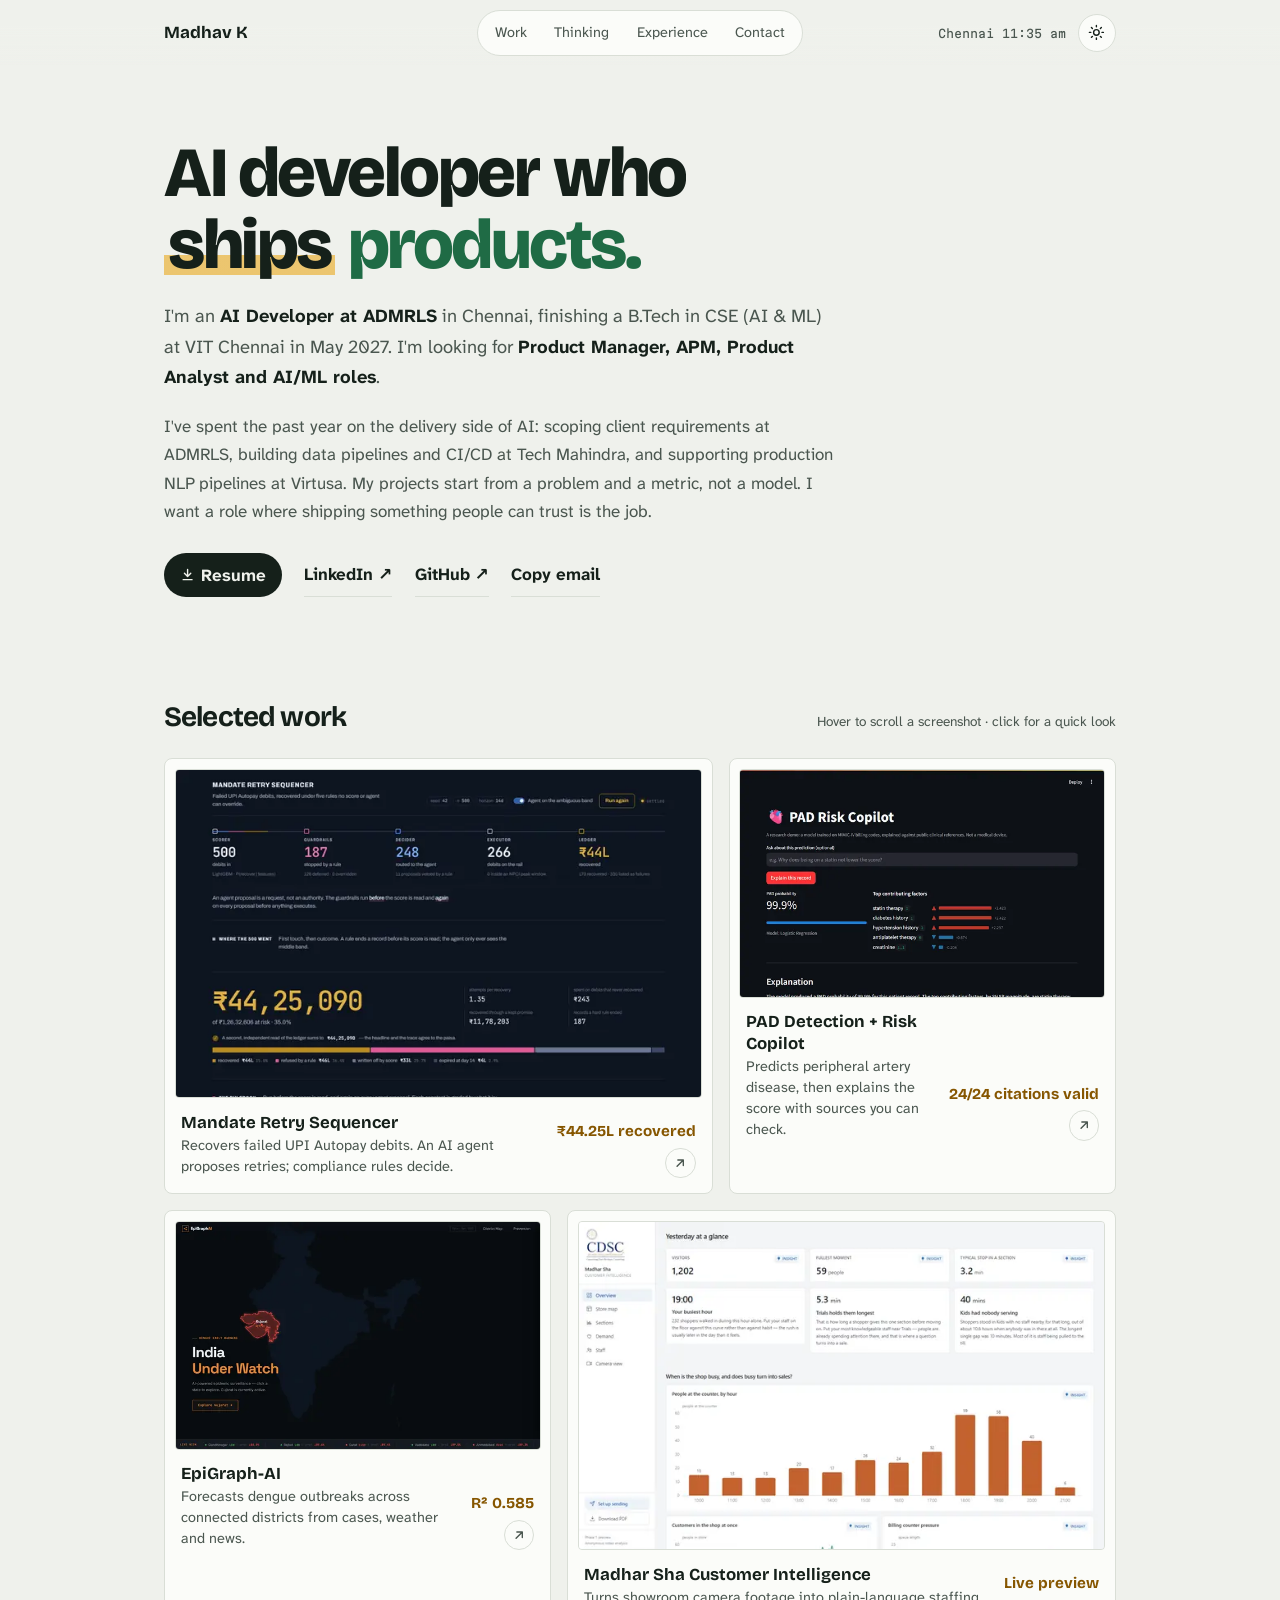
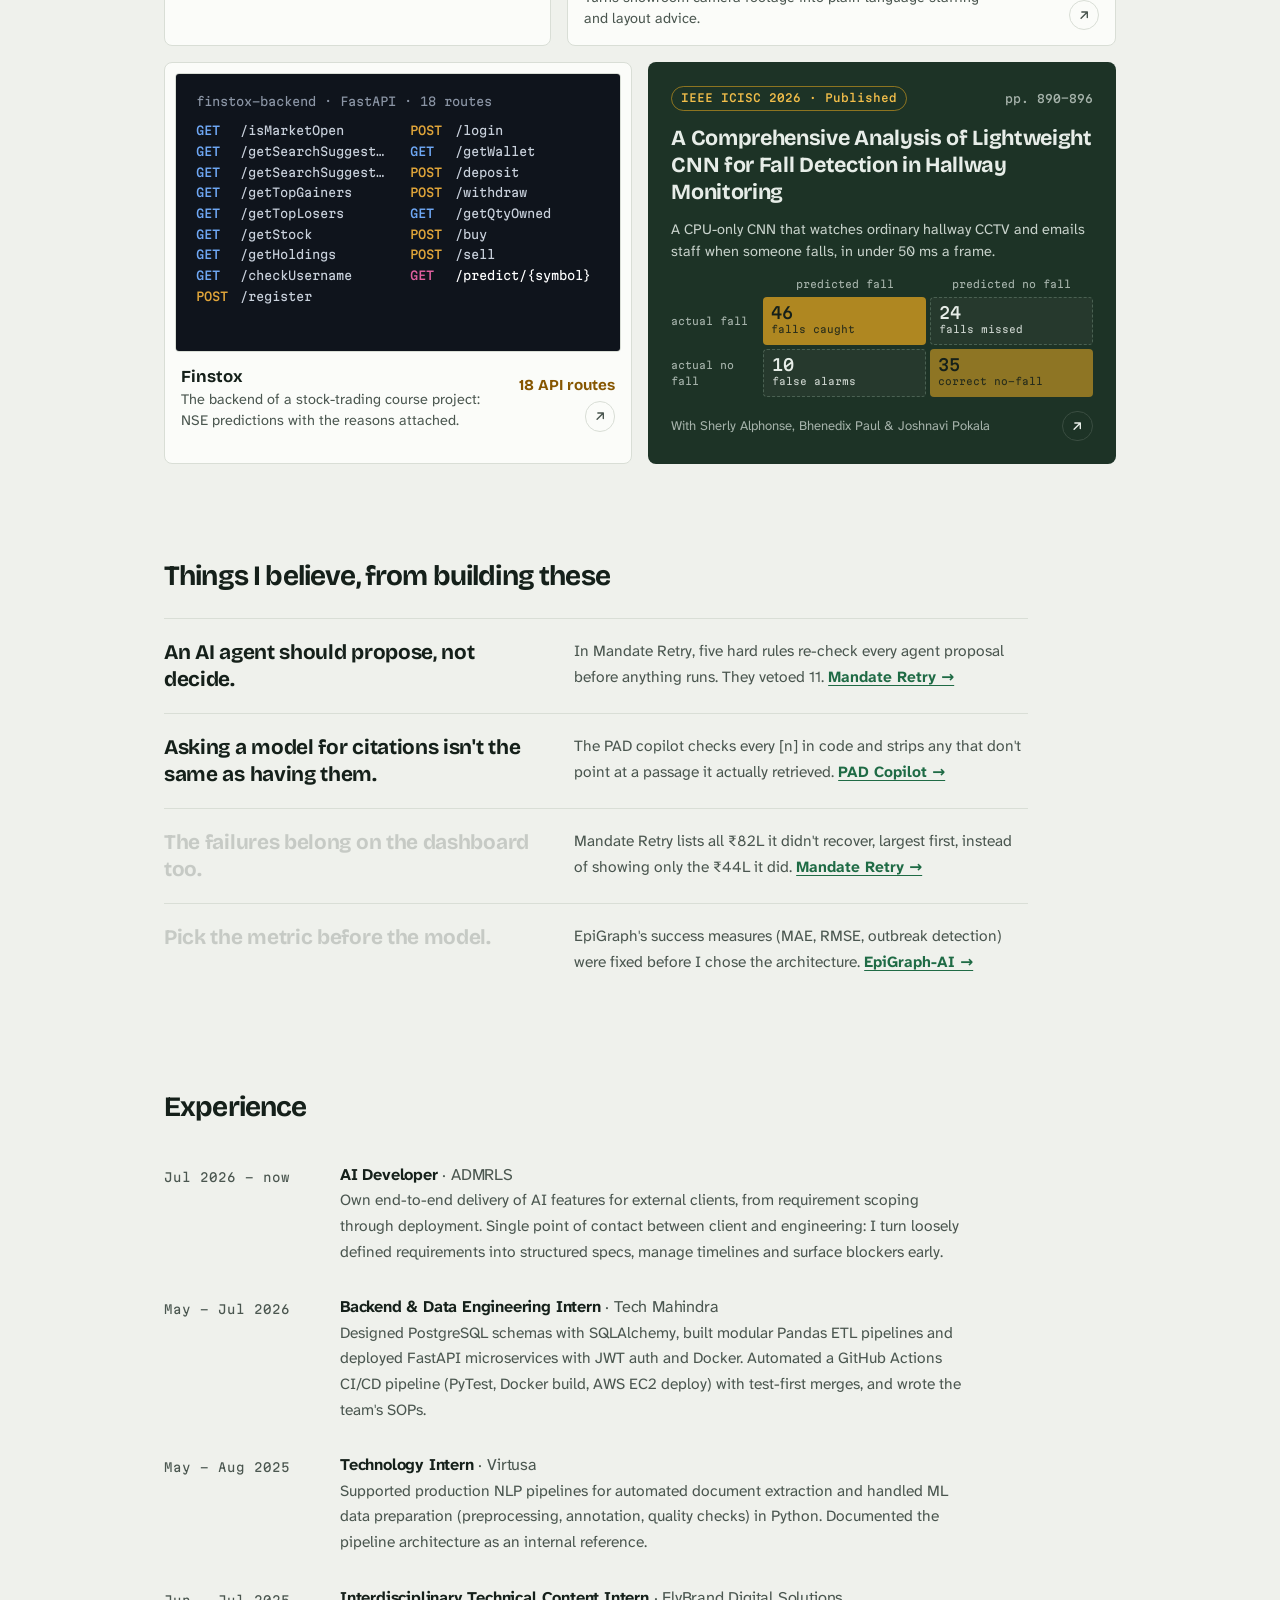
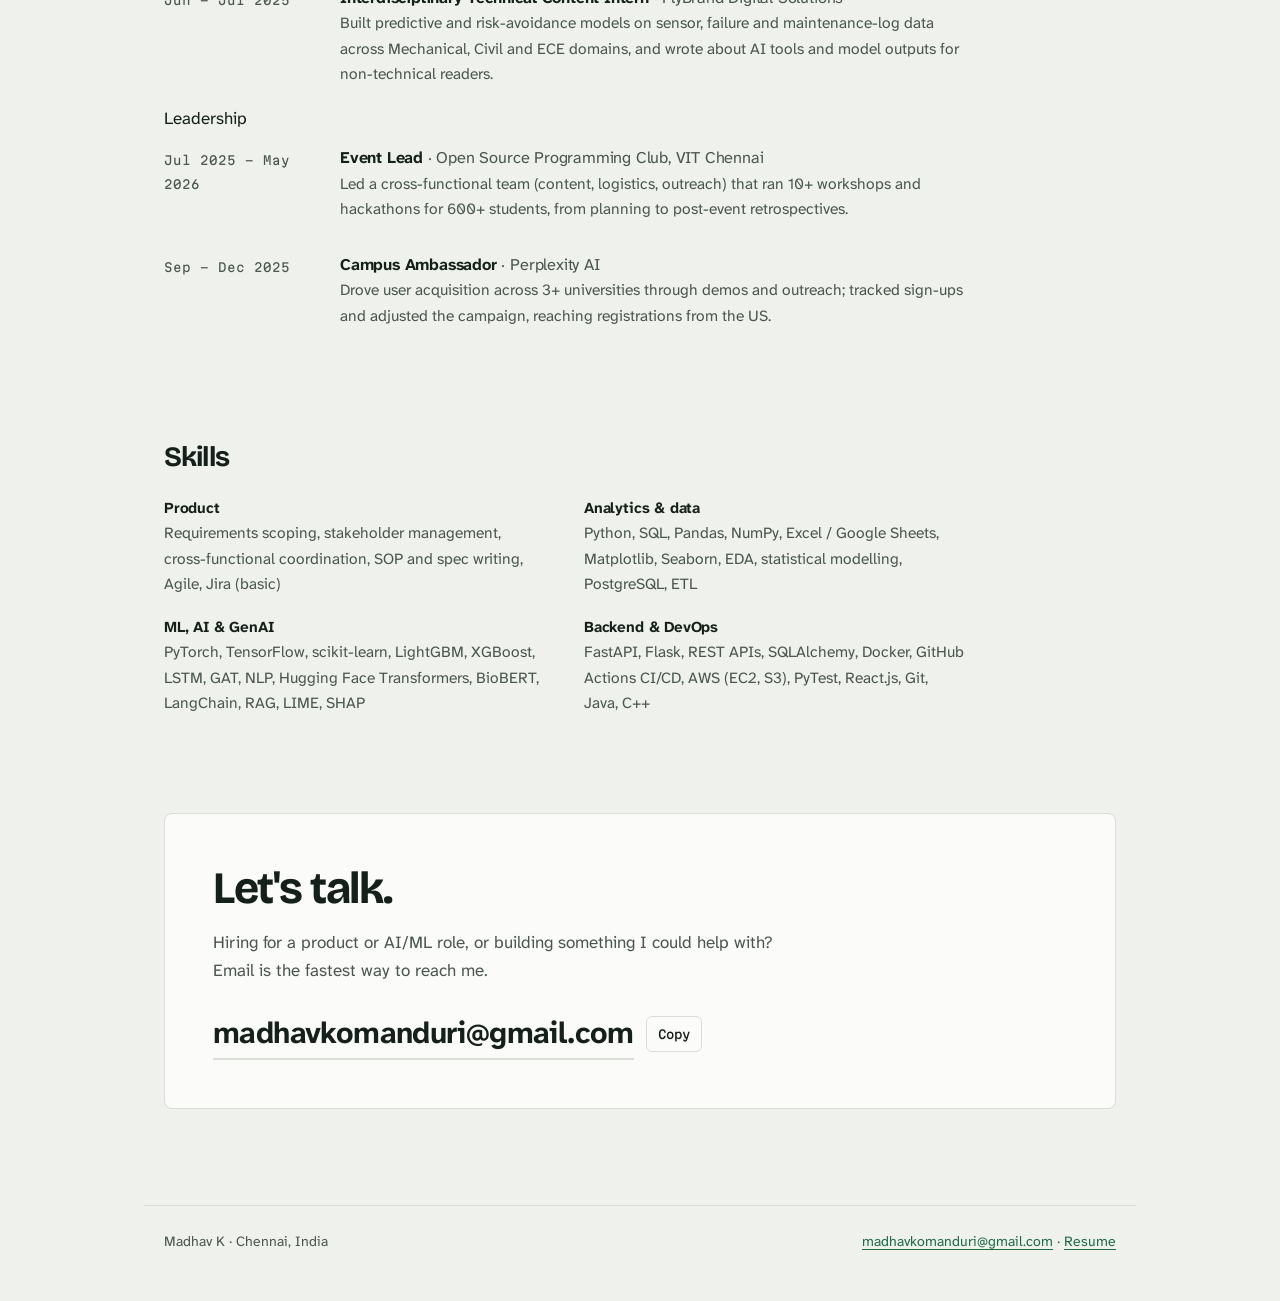
==== index.html @ c25c3aa3 "Publication tile: IEEE Xplore link and DOI, summary, confusion matrix, quick look" ====
<!doctype html>
<html lang="en">
<head>
  <meta charset="utf-8">
  <meta name="viewport" content="width=device-width, initial-scale=1">
  <title>Madhav K · AI developer who ships products</title>
  <meta name="description" content="Madhav K, AI developer in Chennai. Five projects written up as problem, what I built, the result and the product decision. Open to PM, APM, Product Analyst and AI/ML roles.">
  <link rel="canonical" href="https://maaadhavq.github.io/">
  <meta name="theme-color" content="#eff1ec" media="(prefers-color-scheme: light)">
  <meta name="theme-color" content="#0e1511" media="(prefers-color-scheme: dark)">
  <meta property="og:type" content="website">
  <meta property="og:site_name" content="Madhav K">
  <meta property="og:title" content="Madhav K · AI developer who ships products">
  <meta property="og:description" content="Madhav K, AI developer in Chennai. Five projects written up as problem, what I built, the result and the product decision. Open to PM, APM, Product Analyst and AI/ML roles.">
  <meta property="og:url" content="https://maaadhavq.github.io/">
  <meta property="og:image" content="https://maaadhavq.github.io/assets/og.png">
  <meta property="og:image:width" content="1200">
  <meta property="og:image:height" content="630">
  <meta property="og:image:alt" content="Madhav K, AI developer who ships products">
  <meta name="twitter:card" content="summary_large_image">
  <link rel="icon" href="/assets/favicon.svg" type="image/svg+xml">
  <link rel="preconnect" href="https://fonts.googleapis.com">
  <link rel="preconnect" href="https://fonts.gstatic.com" crossorigin>
  <link rel="stylesheet" href="https://fonts.googleapis.com/css2?family=Bricolage+Grotesque:opsz,wght@12..96,600..800&family=Atkinson+Hyperlegible+Next:ital,wght@0,400;0,700;1,400&family=Martian+Mono:wdth,wght@87.5,400;87.5,500&display=swap">
  <link rel="stylesheet" href="/assets/css/style.css?v=32f8391d">
  <script>(function(){var t;try{t=localStorage.getItem('theme')}catch(e){}if(!t)t=matchMedia('(prefers-color-scheme: dark)').matches?'dark':'light';document.documentElement.setAttribute('data-theme',t);document.documentElement.classList.add('js');setTimeout(function(){document.querySelectorAll('.reveal').forEach(function(e){e.classList.add('in')})},2500)})()</script>
  <script type="application/ld+json">
  {"@context":"https://schema.org","@type":"Person","name":"Madhav K","jobTitle":"AI Developer","url":"https://maaadhavq.github.io/","email":"mailto:madhavkomanduri@gmail.com","address":{"@type":"PostalAddress","addressLocality":"Chennai","addressCountry":"IN"},"alumniOf":"Vellore Institute of Technology, Chennai","sameAs":["https://www.linkedin.com/in/madhav-k-aab202288","https://github.com/Maaadhavq"]}
  </script>
  <script src="/assets/js/theme.js?v=66ec94d7" defer></script>
  <script src="/assets/js/site.js?v=5d3b16c9" defer></script>
</head>
<body>
<a class="skip" href="#main">Skip to content</a>
<div class="toast" role="status" aria-live="polite"></div>
<div class="progress" aria-hidden="true"></div>
<div class="cursor-tag" aria-hidden="true">Quick look</div>
<header class="site-header">
  <div class="wrap">
    <a class="brand" href="/">Madhav K</a>
    <nav class="pill" aria-label="Sections">
      <span class="pill-ind" aria-hidden="true"></span>
      <a href="#work">Work</a>
      <a href="#beliefs">Thinking</a>
      <a href="#experience">Experience</a>
      <a href="#contact">Contact</a>
    </nav>
    <div class="head-right">
      <span class="clock" data-clock hidden>Chennai <time></time></span>
      <button class="theme-toggle" type="button" aria-label="Toggle colour theme">
        <svg class="sun" viewBox="0 0 24 24" fill="none" stroke="currentColor" stroke-width="2" stroke-linecap="round" aria-hidden="true"><circle cx="12" cy="12" r="4"/><path d="M12 2v2M12 20v2M4.9 4.9l1.4 1.4M17.7 17.7l1.4 1.4M2 12h2M20 12h2M4.9 19.1l1.4-1.4M17.7 6.3l1.4-1.4"/></svg>
        <svg class="moon" viewBox="0 0 24 24" fill="none" stroke="currentColor" stroke-width="2" stroke-linecap="round" stroke-linejoin="round" aria-hidden="true"><path d="M21 12.8A9 9 0 1 1 11.2 3a7 7 0 0 0 9.8 9.8z"/></svg>
      </button>
    </div>
  </div>
</header>

<main id="main">
  <section class="intro" aria-labelledby="hero-title">
    <div class="wrap">
      <h1 id="hero-title" class="headline" aria-label="AI developer who ships products."><span aria-hidden="true"><span class="w"><span style="--i:0">AI</span></span> <span class="w"><span style="--i:1">developer</span></span> <span class="w"><span style="--i:2">who</span></span> <span class="w"><span style="--i:3" class="mark">ships</span></span> <span class="w"><span style="--i:4"><span class="swap" data-swap><span class="on">products.</span><span>copilots.</span><span>dashboards.</span><span>pipelines.</span></span></span></span></span></h1>
      <p class="who reveal">I'm an <strong>AI Developer at ADMRLS</strong> in Chennai, finishing a B.Tech in CSE (AI &amp; ML) at VIT Chennai in May 2027. I'm looking for <strong>Product Manager, APM, Product Analyst and AI/ML roles</strong>.</p>
      <div class="about reveal" id="about">
        <p>I've spent the past year on the delivery side of AI: scoping client requirements at ADMRLS, building data pipelines and CI/CD at Tech Mahindra, and supporting production NLP pipelines at Virtusa. My projects start from a problem and a metric, not a model. I want a role where shipping something people can trust is the job.</p>
      </div>
      <ul class="linkrow reveal">
        <li><a class="btn-solid magnetic" href="/assets/resume_general.pdf" download><svg viewBox="0 0 24 24" fill="none" stroke="currentColor" stroke-width="2.2" stroke-linecap="round" stroke-linejoin="round" aria-hidden="true"><path d="M12 4v11M7 10l5 5 5-5M5 20h14"/></svg>Resume</a></li>
        <li><a href="https://www.linkedin.com/in/madhav-k-aab202288" rel="me noopener">LinkedIn ↗</a></li>
        <li><a href="https://github.com/Maaadhavq" rel="me noopener">GitHub ↗</a></li>
        <li><button class="linklike" type="button" data-copy="madhavkomanduri@gmail.com">Copy email</button></li>
      </ul>
    </div>
  </section>

  <section class="section" id="work" aria-labelledby="work-title">
    <div class="wrap">
      <div class="sec-head"><h2 id="work-title">Selected work</h2><p class="hint">Hover to scroll a screenshot · click for a quick look</p></div>
      <div class="bento">
        <article class="tile t-7 reveal">
          <a class="tile-link" href="/projects/mandate-retry-sequencer.html" data-peek="peek-mandate">
            <span class="frame"><img src="/assets/img/mandate-1280.webp" srcset="/assets/img/mandate-640.webp 640w, /assets/img/mandate-1280.webp 1280w" sizes="(min-width: 48rem) 36rem, 100vw" width="1280" height="2311" style="--sd:3.78s" loading="lazy" decoding="async" alt="Mandate Retry Sequencer dashboard: a rail showing 500 debits in, 187 stopped by a rule, 248 routed to the agent, 266 executed and ₹44L recovered, above a Sankey of where the 500 went"></span>
            <span class="tile-meta">
              <span class="tile-text"><span class="tile-name">Mandate Retry Sequencer</span><span class="tile-line">Recovers failed UPI Autopay debits. An AI agent proposes retries; compliance rules decide.</span></span>
              <span class="tile-side"><span class="chip">₹44.25L recovered</span><svg class="tile-arrow" viewBox="0 0 20 20" fill="none" stroke="currentColor" stroke-width="1.8" stroke-linecap="round" stroke-linejoin="round" aria-hidden="true"><path d="M6 14 14 6M7 6h7v7"/></svg></span>
            </span>
          </a>
        </article>
        <article class="tile t-5 reveal">
          <a class="tile-link" href="/projects/pad-detection.html" data-peek="peek-pad">
            <span class="frame"><img src="/assets/img/pad-1280.webp" srcset="/assets/img/pad-640.webp 640w, /assets/img/pad-1280.webp 1280w" sizes="(min-width: 48rem) 36rem, 100vw" width="1280" height="1739" style="--sd:2.35s" loading="lazy" decoding="async" alt="PAD Risk Copilot: a PAD probability, the top SHAP factors as bars, and a written explanation citing numbered NHLBI and CDC passages"></span>
            <span class="tile-meta">
              <span class="tile-text"><span class="tile-name">PAD Detection + Risk Copilot</span><span class="tile-line">Predicts peripheral artery disease, then explains the score with sources you can check.</span></span>
              <span class="tile-side"><span class="chip">24/24 citations valid</span><svg class="tile-arrow" viewBox="0 0 20 20" fill="none" stroke="currentColor" stroke-width="1.8" stroke-linecap="round" stroke-linejoin="round" aria-hidden="true"><path d="M6 14 14 6M7 6h7v7"/></svg></span>
            </span>
          </a>
        </article>
        <article class="tile t-5 reveal">
          <a class="tile-link" href="/projects/epigraph-ai.html" data-peek="peek-epigraph">
            <span class="frame"><img src="/assets/img/epigraph-1280.webp" srcset="/assets/img/epigraph-640.webp 640w, /assets/img/epigraph-1280.webp 1280w" sizes="(min-width: 48rem) 36rem, 100vw" width="1280" height="1319" style="--sd:1.3s" loading="lazy" decoding="async" alt="EpiGraph-AI surveillance homepage: a dark map of India with Gujarat highlighted as active, the headline India Under Watch, and a live district risk ticker"></span>
            <span class="tile-meta">
              <span class="tile-text"><span class="tile-name">EpiGraph-AI</span><span class="tile-line">Forecasts dengue outbreaks across connected districts from cases, weather and news.</span></span>
              <span class="tile-side"><span class="chip">R² 0.585</span><svg class="tile-arrow" viewBox="0 0 20 20" fill="none" stroke="currentColor" stroke-width="1.8" stroke-linecap="round" stroke-linejoin="round" aria-hidden="true"><path d="M6 14 14 6M7 6h7v7"/></svg></span>
            </span>
          </a>
        </article>
        <article class="tile t-7 reveal">
          <a class="tile-link" href="/projects/madharsha.html" data-peek="peek-madharsha">
            <span class="frame"><img src="/assets/img/madharsha-1280.webp" srcset="/assets/img/madharsha-640.webp 640w, /assets/img/madharsha-1280.webp 1280w" sizes="(min-width: 48rem) 36rem, 100vw" width="1280" height="1012" style="--sd:1.2s" loading="lazy" decoding="async" alt="Madhar Sha customer intelligence dashboard: yesterday at a glance with visitors, busiest hour, section dwell time and unstaffed time, above a bar chart of people at the counter by hour"></span>
            <span class="tile-meta">
              <span class="tile-text"><span class="tile-name">Madhar Sha Customer Intelligence</span><span class="tile-line">Turns showroom camera footage into plain-language staffing and layout advice.</span></span>
              <span class="tile-side"><span class="chip">Live preview</span><svg class="tile-arrow" viewBox="0 0 20 20" fill="none" stroke="currentColor" stroke-width="1.8" stroke-linecap="round" stroke-linejoin="round" aria-hidden="true"><path d="M6 14 14 6M7 6h7v7"/></svg></span>
            </span>
          </a>
        </article>
        <article class="tile t-6 reveal">
          <a class="tile-link" href="/projects/finstox.html" data-peek="peek-finstox">
            <span class="frame"><div class="api" role="img" aria-label="List of the Finstox backend API endpoints, including GET /predict/{symbol}"><div class="api-title">finstox-backend · FastAPI · 18 routes</div><ul><li class=""><b>GET</b>/isMarketOpen</li><li class=""><b>GET</b>/getSearchSuggestions</li><li class=""><b>GET</b>/getSearchSuggestionsFull</li><li class=""><b>GET</b>/getTopGainers</li><li class=""><b>GET</b>/getTopLosers</li><li class=""><b>GET</b>/getStock</li><li class=""><b>GET</b>/getHoldings</li><li class=""><b>GET</b>/checkUsername</li><li class="post"><b>POST</b>/register</li><li class="post"><b>POST</b>/login</li><li class=""><b>GET</b>/getWallet</li><li class="post"><b>POST</b>/deposit</li><li class="post"><b>POST</b>/withdraw</li><li class=""><b>GET</b>/getQtyOwned</li><li class="post"><b>POST</b>/buy</li><li class="post"><b>POST</b>/sell</li><li class=" hot"><b>GET</b>/predict/{symbol}</li></ul></div></span>
            <span class="tile-meta">
              <span class="tile-text"><span class="tile-name">Finstox</span><span class="tile-line">The backend of a stock-trading course project: NSE predictions with the reasons attached.</span></span>
              <span class="tile-side"><span class="chip">18 API routes</span><svg class="tile-arrow" viewBox="0 0 20 20" fill="none" stroke="currentColor" stroke-width="1.8" stroke-linecap="round" stroke-linejoin="round" aria-hidden="true"><path d="M6 14 14 6M7 6h7v7"/></svg></span>
            </span>
          </a>
        </article>
        <article class="tile t-6 tile-pub reveal">
          <a class="tile-link" href="https://ieeexplore.ieee.org/document/11681696/" data-peek="peek-paper">
            <span class="pub-card">
              <span class="pub-top"><span class="pub-badge">IEEE ICISC 2026 · Published</span><span class="pub-when">pp. 890–896</span></span>
              <span class="pub-title">A Comprehensive Analysis of Lightweight CNN for Fall Detection in Hallway Monitoring</span>
              <span class="pub-line">A CPU-only CNN that watches ordinary hallway CCTV and emails staff when someone falls, in under 50&nbsp;ms a frame.</span>
              <span class="cm cm-sm" role="img" aria-label="Confusion matrix on 115 test samples: 46 falls caught, 24 missed, 10 false alarms, 35 correct no-fall"><span class="cm-h" aria-hidden="true"><span></span><span>predicted fall</span><span>predicted no fall</span></span><span class="cm-row" aria-hidden="true"><span class="cm-l">actual fall</span><span class="cm-cell cm-ok" style="--v:1.00"><b>46</b><small>falls caught</small></span><span class="cm-cell cm-err" style="--v:0.52"><b>24</b><small>falls missed</small></span></span><span class="cm-row" aria-hidden="true"><span class="cm-l">actual no fall</span><span class="cm-cell cm-err" style="--v:0.22"><b>10</b><small>false alarms</small></span><span class="cm-cell cm-ok" style="--v:0.76"><b>35</b><small>correct no-fall</small></span></span></span>
              <span class="pub-foot"><span>With Sherly Alphonse, Bhenedix Paul &amp; Joshnavi Pokala</span><svg class="tile-arrow" viewBox="0 0 20 20" fill="none" stroke="currentColor" stroke-width="1.8" stroke-linecap="round" stroke-linejoin="round" aria-hidden="true"><path d="M6 14 14 6M7 6h7v7"/></svg></span>
            </span>
          </a>
        </article>
      </div>
    </div>
  </section>

  <section class="section" id="beliefs" aria-labelledby="beliefs-title">
    <div class="wrap">
      <div class="sec-head"><h2 id="beliefs-title">Things I believe, from building these</h2></div>
      <ul class="beliefs"><li class="reveal"><p class="b-head" aria-label="An AI agent should propose, not decide."><span aria-hidden="true"><span class="bw" style="--i:0">An</span> <span class="bw" style="--i:1">AI</span> <span class="bw" style="--i:2">agent</span> <span class="bw" style="--i:3">should</span> <span class="bw" style="--i:4">propose,</span> <span class="bw" style="--i:5">not</span> <span class="bw" style="--i:6">decide.</span></span></p><p class="b-body">In Mandate Retry, five hard rules re-check every agent proposal before anything runs. They vetoed 11. <a href="/projects/mandate-retry-sequencer.html">Mandate Retry →</a></p></li><li class="reveal"><p class="b-head" aria-label="Asking a model for citations isn't the same as having them."><span aria-hidden="true"><span class="bw" style="--i:0">Asking</span> <span class="bw" style="--i:1">a</span> <span class="bw" style="--i:2">model</span> <span class="bw" style="--i:3">for</span> <span class="bw" style="--i:4">citations</span> <span class="bw" style="--i:5">isn't</span> <span class="bw" style="--i:6">the</span> <span class="bw" style="--i:7">same</span> <span class="bw" style="--i:8">as</span> <span class="bw" style="--i:9">having</span> <span class="bw" style="--i:10">them.</span></span></p><p class="b-body">The PAD copilot checks every [n] in code and strips any that don't point at a passage it actually retrieved. <a href="/projects/pad-detection.html">PAD Copilot →</a></p></li><li class="reveal"><p class="b-head" aria-label="The failures belong on the dashboard too."><span aria-hidden="true"><span class="bw" style="--i:0">The</span> <span class="bw" style="--i:1">failures</span> <span class="bw" style="--i:2">belong</span> <span class="bw" style="--i:3">on</span> <span class="bw" style="--i:4">the</span> <span class="bw" style="--i:5">dashboard</span> <span class="bw" style="--i:6">too.</span></span></p><p class="b-body">Mandate Retry lists all ₹82L it didn't recover, largest first, instead of showing only the ₹44L it did. <a href="/projects/mandate-retry-sequencer.html">Mandate Retry →</a></p></li><li class="reveal"><p class="b-head" aria-label="Pick the metric before the model."><span aria-hidden="true"><span class="bw" style="--i:0">Pick</span> <span class="bw" style="--i:1">the</span> <span class="bw" style="--i:2">metric</span> <span class="bw" style="--i:3">before</span> <span class="bw" style="--i:4">the</span> <span class="bw" style="--i:5">model.</span></span></p><p class="b-body">EpiGraph's success measures (MAE, RMSE, outbreak detection) were fixed before I chose the architecture. <a href="/projects/epigraph-ai.html">EpiGraph-AI →</a></p></li></ul>
    </div>
  </section>

  <section class="section" id="experience" aria-labelledby="experience-title">
    <div class="wrap">
      <div class="sec-head"><h2 id="experience-title">Experience</h2></div>
      <ol class="xp"><li><span class="when">Jul 2026 – now</span><div><h3>AI Developer <span class="org">· ADMRLS</span></h3><p>Own end-to-end delivery of AI features for external clients, from requirement scoping through deployment. Single point of contact between client and engineering: I turn loosely defined requirements into structured specs, manage timelines and surface blockers early.</p></div></li><li><span class="when">May – Jul 2026</span><div><h3>Backend &amp; Data Engineering Intern <span class="org">· Tech Mahindra</span></h3><p>Designed PostgreSQL schemas with SQLAlchemy, built modular Pandas ETL pipelines and deployed FastAPI microservices with JWT auth and Docker. Automated a GitHub Actions CI/CD pipeline (PyTest, Docker build, AWS EC2 deploy) with test-first merges, and wrote the team's SOPs.</p></div></li><li><span class="when">May – Aug 2025</span><div><h3>Technology Intern <span class="org">· Virtusa</span></h3><p>Supported production NLP pipelines for automated document extraction and handled ML data preparation (preprocessing, annotation, quality checks) in Python. Documented the pipeline architecture as an internal reference.</p></div></li><li><span class="when">Jun – Jul 2025</span><div><h3>Interdisciplinary Technical Content Intern <span class="org">· FlyBrand Digital Solutions</span></h3><p>Built predictive and risk-avoidance models on sensor, failure and maintenance-log data across Mechanical, Civil and ECE domains, and wrote about AI tools and model outputs for non-technical readers.</p></div></li></ol>
      <p class="xp sub">Leadership</p>
      <ol class="xp"><li><span class="when">Jul 2025 – May 2026</span><div><h3>Event Lead <span class="org">· Open Source Programming Club, VIT Chennai</span></h3><p>Led a cross-functional team (content, logistics, outreach) that ran 10+ workshops and hackathons for 600+ students, from planning to post-event retrospectives.</p></div></li><li><span class="when">Sep – Dec 2025</span><div><h3>Campus Ambassador <span class="org">· Perplexity AI</span></h3><p>Drove user acquisition across 3+ universities through demos and outreach; tracked sign-ups and adjusted the campaign, reaching registrations from the US.</p></div></li></ol>
    </div>
  </section>

  <section class="section" id="skills" aria-labelledby="skills-title">
    <div class="wrap">
      <div class="sec-head"><h2 id="skills-title">Skills</h2></div>
      <div class="skills">
        <div><h3>Product</h3><p>Requirements scoping, stakeholder management, cross-functional coordination, SOP and spec writing, Agile, Jira (basic)</p></div>
        <div><h3>Analytics &amp; data</h3><p>Python, SQL, Pandas, NumPy, Excel / Google Sheets, Matplotlib, Seaborn, EDA, statistical modelling, PostgreSQL, ETL</p></div>
        <div><h3>ML, AI &amp; GenAI</h3><p>PyTorch, TensorFlow, scikit-learn, LightGBM, XGBoost, LSTM, GAT, NLP, Hugging Face Transformers, BioBERT, LangChain, RAG, LIME, SHAP</p></div>
        <div><h3>Backend &amp; DevOps</h3><p>FastAPI, Flask, REST APIs, SQLAlchemy, Docker, GitHub Actions CI/CD, AWS (EC2, S3), PyTest, React.js, Git, Java, C++</p></div>
      </div>
    </div>
  </section>

  <section class="section contact" id="contact" aria-labelledby="contact-title">
    <div class="wrap">
      <div class="contact-card reveal">
        <h2 id="contact-title">Let's talk.</h2>
        <p>Hiring for a product or AI/ML role, or building something I could help with? Email is the fastest way to reach me.</p>
        <p class="contact-row"><a class="email" href="mailto:madhavkomanduri@gmail.com">madhavkomanduri@gmail.com</a><button class="copy magnetic" type="button" data-copy="madhavkomanduri@gmail.com">Copy</button></p>
      </div>
    </div>
  </section>
</main>
<dialog class="peek" id="peek-mandate" aria-labelledby="peek-mandate-t">
  <div class="peek-inner">
    <button class="peek-close" type="button" data-close aria-label="Close"><svg viewBox="0 0 20 20" fill="none" stroke="currentColor" stroke-width="1.8" stroke-linecap="round" aria-hidden="true"><path d="M5 5l10 10M15 5 5 15"/></svg></button>
    <figure class="peek-shot"><span class="frame"><img src="/assets/img/mandate-1280.webp" srcset="/assets/img/mandate-640.webp 640w, /assets/img/mandate-1280.webp 1280w" sizes="(min-width: 52rem) 50rem, 100vw" width="1280" height="2311" style="--sd:3.78s" loading="lazy" decoding="async" alt="Mandate Retry Sequencer dashboard: a rail showing 500 debits in, 187 stopped by a rule, 248 routed to the agent, 266 executed and ₹44L recovered, above a Sankey of where the 500 went"></span><figcaption>The live dashboard on the committed synthetic batch.</figcaption></figure>
    <div class="peek-body">
      <h3 id="peek-mandate-t">Mandate Retry Sequencer</h3>
      <p class="tagline">Recovers failed UPI Autopay debits. An AI agent proposes retries; compliance rules decide.</p>
      <dl class="pbr">
        <div class="f-problem"><dt>Problem</dt><dd>Retrying a failed mandate debit is easy. Proving which retries were allowed, which were refused and what the system chose not to do is the hard part.</dd></div>
        <div class="f-built"><dt>What I built</dt><dd>A LightGBM recoverability score, five hard compliance rules checked before and after every decision, and an LLM agent confined to the ambiguous score band. Every rupee lands in an append-only ledger.</dd></div>
        <div class="f-result"><dt>Result</dt><dd>₹44.25L of ₹1.26Cr at risk recovered (35%) across 500 synthetic records. 187 records stopped by a rule, 11 agent proposals vetoed, 0 of 266 debits in an NPCI peak window. 214 tests.</dd></div>
        <div class="f-decision"><dt>Product decision</dt><dd>No score and no agent proposal can override a rule, and every unrecovered record is listed in full rather than hidden behind the headline number.</dd></div>
      </dl>
      <p class="stack">Python · FastAPI · LightGBM · SHAP · Claude API · React · d3</p>
      <p class="links"><a class="btn-case" href="/projects/mandate-retry-sequencer.html">Read the full case study →</a><a href="https://github.com/Maaadhavq/mandate-retry-sequencer">GitHub ↗</a><a href="https://mandate-retry-frontend.onrender.com">Live demo ↗</a></p>
    </div>
  </div>
</dialog>
<dialog class="peek" id="peek-pad" aria-labelledby="peek-pad-t">
  <div class="peek-inner">
    <button class="peek-close" type="button" data-close aria-label="Close"><svg viewBox="0 0 20 20" fill="none" stroke="currentColor" stroke-width="1.8" stroke-linecap="round" aria-hidden="true"><path d="M5 5l10 10M15 5 5 15"/></svg></button>
    <figure class="peek-shot"><span class="frame"><img src="/assets/img/pad-1280.webp" srcset="/assets/img/pad-640.webp 640w, /assets/img/pad-1280.webp 1280w" sizes="(min-width: 52rem) 50rem, 100vw" width="1280" height="1739" style="--sd:2.35s" loading="lazy" decoding="async" alt="PAD Risk Copilot: a PAD probability, the top SHAP factors as bars, and a written explanation citing numbered NHLBI and CDC passages"></span><figcaption>The copilot explaining a demo record, with numbered citations. The model shown here is trained on synthetic smoke-test data, not MIMIC-IV.</figcaption></figure>
    <div class="peek-body">
      <h3 id="peek-pad-t">PAD Detection + Risk Copilot</h3>
      <p class="tagline">Predicts peripheral artery disease, then explains the score with sources you can check.</p>
      <dl class="pbr">
        <div class="f-problem"><dt>Problem</dt><dd>A risk score on its own is of little use to a reader who can't check why it came out that way.</dd></div>
        <div class="f-built"><dt>What I built</dt><dd>A leakage-controlled pipeline over MIMIC-IV (13 features, 6 classifiers) and a local RAG copilot that explains each score with SHAP attributions and cited passages.</dd></div>
        <div class="f-result"><dt>Result</dt><dd>Best AUC 0.88. The copilot retrieves the right passage for 24 of 24 golden questions, and no unresolvable citation survives. 54 tests.</dd></div>
        <div class="f-decision"><dt>Product decision</dt><dd>Citations are verified in code, not requested in a prompt. If nothing relevant is retrieved, the copilot says so instead of answering.</dd></div>
      </dl>
      <p class="stack">Python · scikit-learn · XGBoost · LightGBM · SHAP · Ollama · Streamlit</p>
      <p class="links"><a class="btn-case" href="/projects/pad-detection.html">Read the full case study →</a><a href="https://github.com/Maaadhavq/PAD-peripheral-artery-disease-detection">GitHub ↗</a></p>
    </div>
  </div>
</dialog>
<dialog class="peek" id="peek-epigraph" aria-labelledby="peek-epigraph-t">
  <div class="peek-inner">
    <button class="peek-close" type="button" data-close aria-label="Close"><svg viewBox="0 0 20 20" fill="none" stroke="currentColor" stroke-width="1.8" stroke-linecap="round" aria-hidden="true"><path d="M5 5l10 10M15 5 5 15"/></svg></button>
    <figure class="peek-shot"><span class="frame"><img src="/assets/img/epigraph-1280.webp" srcset="/assets/img/epigraph-640.webp 640w, /assets/img/epigraph-1280.webp 1280w" sizes="(min-width: 52rem) 50rem, 100vw" width="1280" height="1319" style="--sd:1.3s" loading="lazy" decoding="async" alt="EpiGraph-AI surveillance homepage: a dark map of India with Gujarat highlighted as active, the headline India Under Watch, and a live district risk ticker"></span><figcaption>The surveillance web app, running locally.</figcaption></figure>
    <div class="peek-body">
      <h3 id="peek-epigraph-t">EpiGraph-AI</h3>
      <p class="tagline">Forecasts dengue outbreaks across connected districts from cases, weather and news.</p>
      <dl class="pbr">
        <div class="f-problem"><dt>Problem</dt><dd>Outbreaks spread between connected districts and show up in local news before case counts, and single-signal forecasts miss both.</dd></div>
        <div class="f-built"><dt>What I built</dt><dd>A hybrid GAT + LSTM model that fuses district connectivity, case and weather history, and BioBERT news embeddings, with a surveillance web app on top.</dd></div>
        <div class="f-result"><dt>Result</dt><dd>R² 0.585, MAE 26.74 cases, and 63% outbreak detection accuracy (prediction within 50% or 10 cases of actual).</dd></div>
        <div class="f-decision"><dt>Product decision</dt><dd>I fixed the KPIs before choosing the architecture, and used Huber loss so sudden case spikes don't dominate training.</dd></div>
      </dl>
      <p class="stack">Python · PyTorch · GAT · LSTM · BioBERT · Flask</p>
      <p class="links"><a class="btn-case" href="/projects/epigraph-ai.html">Read the full case study →</a><a href="https://github.com/Maaadhavq/EPI-Graph">GitHub ↗</a></p>
    </div>
  </div>
</dialog>
<dialog class="peek" id="peek-madharsha" aria-labelledby="peek-madharsha-t">
  <div class="peek-inner">
    <button class="peek-close" type="button" data-close aria-label="Close"><svg viewBox="0 0 20 20" fill="none" stroke="currentColor" stroke-width="1.8" stroke-linecap="round" aria-hidden="true"><path d="M5 5l10 10M15 5 5 15"/></svg></button>
    <figure class="peek-shot"><span class="frame"><img src="/assets/img/madharsha-1280.webp" srcset="/assets/img/madharsha-640.webp 640w, /assets/img/madharsha-1280.webp 1280w" sizes="(min-width: 52rem) 50rem, 100vw" width="1280" height="1012" style="--sd:1.2s" loading="lazy" decoding="async" alt="Madhar Sha customer intelligence dashboard: yesterday at a glance with visitors, busiest hour, section dwell time and unstaffed time, above a bar chart of people at the counter by hour"></span><figcaption>Phase 1 preview. Figures are illustrative until it is connected to the showroom's cameras.</figcaption></figure>
    <div class="peek-body">
      <h3 id="peek-madharsha-t">Madhar Sha Customer Intelligence</h3>
      <p class="tagline">Turns showroom camera footage into plain-language staffing and layout advice.</p>
      <dl class="pbr">
        <div class="f-problem"><dt>Problem</dt><dd>A shop owner can see the floor but not the pattern: when it is actually busy, which sections hold attention, and where shoppers wait with nobody serving them.</dd></div>
        <div class="f-built"><dt>What I built</dt><dd>A Phase 1 preview dashboard reporting footfall, busiest hour, section dwell time, unstaffed time and billing-counter pressure.</dd></div>
        <div class="f-result"><dt>Result</dt><dd>Live preview. Its figures are illustrative until it is connected to the showroom's own cameras.</dd></div>
        <div class="f-decision"><dt>Product decision</dt><dd>Each metric comes with a sentence the owner can act on, like where to put staff, instead of a chart they have to interpret.</dd></div>
      </dl>
      <p class="stack">Computer vision · Next.js (static)</p>
      <p class="links"><a class="btn-case" href="/projects/madharsha.html">Read the full case study →</a><a href="https://maaadhavq.github.io/madharsha-demo/">Live demo ↗</a></p>
    </div>
  </div>
</dialog>
<dialog class="peek" id="peek-finstox" aria-labelledby="peek-finstox-t">
  <div class="peek-inner">
    <button class="peek-close" type="button" data-close aria-label="Close"><svg viewBox="0 0 20 20" fill="none" stroke="currentColor" stroke-width="1.8" stroke-linecap="round" aria-hidden="true"><path d="M5 5l10 10M15 5 5 15"/></svg></button>
    <figure class="peek-shot"><span class="frame"><div class="api" role="img" aria-label="List of the Finstox backend API endpoints, including GET /predict/{symbol}"><div class="api-title">finstox-backend · FastAPI · 18 routes</div><ul><li class=""><b>GET</b>/isMarketOpen</li><li class=""><b>GET</b>/getSearchSuggestions</li><li class=""><b>GET</b>/getSearchSuggestionsFull</li><li class=""><b>GET</b>/getTopGainers</li><li class=""><b>GET</b>/getTopLosers</li><li class=""><b>GET</b>/getStock</li><li class=""><b>GET</b>/getHoldings</li><li class=""><b>GET</b>/checkUsername</li><li class="post"><b>POST</b>/register</li><li class="post"><b>POST</b>/login</li><li class=""><b>GET</b>/getWallet</li><li class="post"><b>POST</b>/deposit</li><li class="post"><b>POST</b>/withdraw</li><li class=""><b>GET</b>/getQtyOwned</li><li class="post"><b>POST</b>/buy</li><li class="post"><b>POST</b>/sell</li><li class=" hot"><b>GET</b>/predict/{symbol}</li></ul></div></span><figcaption>The backend's real routes.</figcaption></figure>
    <div class="peek-body">
      <h3 id="peek-finstox-t">Finstox</h3>
      <p class="tagline">The backend of a stock-trading course project: NSE predictions with the reasons attached.</p>
      <dl class="pbr">
        <div class="f-problem"><dt>Problem</dt><dd>A bare price prediction gives a non-technical user no way to judge whether to trust it.</dd></div>
        <div class="f-built"><dt>What I built</dt><dd>A FastAPI backend serving LSTM predictions for NSE stocks, with LIME and SHAP explanations for each prediction, plus auth, wallet and trading routes.</dd></div>
        <div class="f-result"><dt>Result</dt><dd>Shipped as the backend of the course project: 18 API routes, including a per-stock prediction endpoint.</dd></div>
        <div class="f-decision"><dt>Product decision</dt><dd>Explanations for every prediction rather than global feature importance, because the user's question is about the stock in front of them.</dd></div>
      </dl>
      <p class="stack">Python · FastAPI · TensorFlow/Keras · LIME · SHAP</p>
      <p class="links"><a class="btn-case" href="/projects/finstox.html">Read the full case study →</a><a href="https://github.com/Maaadhavq/finstox-backend">GitHub ↗</a></p>
    </div>
  </div>
</dialog>
<dialog class="peek" id="peek-paper" aria-labelledby="peek-paper-t">
  <div class="peek-inner">
    <button class="peek-close" type="button" data-close aria-label="Close"><svg viewBox="0 0 20 20" fill="none" stroke="currentColor" stroke-width="1.8" stroke-linecap="round" aria-hidden="true"><path d="M5 5l10 10M15 5 5 15"/></svg></button>
    <div class="peek-body">
      <p class="pub-badge pub-badge-light">IEEE ICISC 2026 · Published 5 Aug 2026</p>
      <h3 id="peek-paper-t">A Comprehensive Analysis of Lightweight CNN for Fall Detection in Hallway Monitoring</h3>
      <p class="tagline">Sherly Alphonse, Bhenedix Paul, Madhav K and Joshnavi Pokala. 10th International Conference on Inventive Systems and Control (ICISC), Coimbatore, pp. 890–896. DOI <a href="https://doi.org/10.1109/ICISC69558.2026.11681696">10.1109/ICISC69558.2026.11681696</a></p>
      <dl class="pbr">
        <div class="f-problem"><dt>Problem</dt><dd>Fall detection research mostly targets elderly care, where a system must tell a fall from lying down or sleeping. A school, hotel or office hallway needs one answer, fast: did someone fall?</dd></div>
        <div class="f-built"><dt>What we built</dt><dd>A lightweight binary CNN (one sigmoid output, augmentation, dropout and batch norm) that runs on existing CCTV without a GPU, plus an email alert to reception or security when it detects a fall.</dd></div>
        <div class="f-result"><dt>Result</dt><dd>Under 50&nbsp;ms per frame on CPU. On 115 test samples: 70% accuracy and AUC 0.71; on the fall class, 0.82 precision and 0.66 recall.</dd></div>
        <div class="f-decision"><dt>Trade-off</dt><dd>Far less compute than R-CNN-style detectors, at the cost of accuracy: GPU-based methods in the literature report around 90%. One decision threshold can be tuned toward fall recall, which matters most for safety.</dd></div>
      </dl>
      <span class="cm cm-lg" role="img" aria-label="Confusion matrix on 115 test samples: 46 falls caught, 24 missed, 10 false alarms, 35 correct no-fall"><span class="cm-h" aria-hidden="true"><span></span><span>predicted fall</span><span>predicted no fall</span></span><span class="cm-row" aria-hidden="true"><span class="cm-l">actual fall</span><span class="cm-cell cm-ok" style="--v:1.00"><b>46</b><small>falls caught</small></span><span class="cm-cell cm-err" style="--v:0.52"><b>24</b><small>falls missed</small></span></span><span class="cm-row" aria-hidden="true"><span class="cm-l">actual no fall</span><span class="cm-cell cm-err" style="--v:0.22"><b>10</b><small>false alarms</small></span><span class="cm-cell cm-ok" style="--v:0.76"><b>35</b><small>correct no-fall</small></span></span></span>
      <p class="links"><a class="btn-case" href="https://ieeexplore.ieee.org/document/11681696/">Read on IEEE Xplore ↗</a></p>
    </div>
  </div>
</dialog>
<footer>
  <div class="wrap">
    <span>Madhav K · Chennai, India</span>
    <span><a href="mailto:madhavkomanduri@gmail.com">madhavkomanduri@gmail.com</a> · <a href="/assets/resume_general.pdf" download>Resume</a></span>
  </div>
</footer>
</body>
</html>
---- assets/css/style.css ----
/* Madhav K portfolio.
   Quiet on purpose: the work (real screenshots) carries the page.
   Small colour accents keep one meaning everywhere: blue = what I built,
   rose = a rule or constraint, brass = the result. */

:root {
  --paper: #eff1ec;
  --surface: #fbfcf9;
  --ink: #15201a;
  --graphite: #4a564f;
  --faint: #8a948d;
  --line: #d9ded6;
  --deep: #1d3326;

  /* names kept for the replay canvas: "blue" is the primary (forest), "brass" the accent (turmeric) */
  --blue: #1f6b45;   --blue-fill: #2f8a5b;
  --rose: #b12d4a;   --rose-fill: #d9536b;
  --brass: #865600;  --brass-fill: #e9a91c;
  --slate-fill: #a3ada6;
  --accent-soft: #fbefcf;

  --focus: #1f6b45;
  --shadow: none;

  --f-head: "Bricolage Grotesque", "Atkinson Hyperlegible Next", system-ui, sans-serif;
  --f-body: "Atkinson Hyperlegible Next", "Atkinson Hyperlegible", system-ui, -apple-system, "Segoe UI", sans-serif;
  --f-mono: "Martian Mono", ui-monospace, "Cascadia Mono", Menlo, Consolas, monospace;

  --wrap: 62rem;
  --text: 42rem;
  --gutter: 1.25rem;
  color-scheme: light;
}

@media (prefers-color-scheme: dark) {
  :root:not([data-theme="light"]) {
    --paper: #0e1511; --surface: #151f19; --ink: #e7ede8; --graphite: #a5b2aa; --faint: #6d7a72; --line: #25332b; --deep: #1b2e23;
    --blue: #8fd6ae; --blue-fill: #3fa771; --rose: #f08aa0; --rose-fill: #d9536b; --brass: #f2be4a; --brass-fill: #e9a91c; --slate-fill: #5b6961; --accent-soft: #2b2513;
    --focus: #8fd6ae;
    --shadow: none;
    color-scheme: dark;
  }
}
:root[data-theme="dark"] {
  --paper: #0e1511; --surface: #151f19; --ink: #e7ede8; --graphite: #a5b2aa; --faint: #6d7a72; --line: #25332b; --deep: #1b2e23;
  --blue: #8fd6ae; --blue-fill: #3fa771; --rose: #f08aa0; --rose-fill: #d9536b; --brass: #f2be4a; --brass-fill: #e9a91c; --slate-fill: #5b6961; --accent-soft: #2b2513;
  --focus: #8fd6ae;
  --shadow: none;
  color-scheme: dark;
}

*, *::before, *::after { box-sizing: border-box; }
html { -webkit-text-size-adjust: 100%; scroll-behavior: smooth; scroll-padding-top: 1.5rem; }
@media (prefers-reduced-motion: reduce) { html { scroll-behavior: auto; } *, *::before, *::after { transition: none !important; } }

body { margin: 0; background: var(--paper); color: var(--ink); font: 400 1.0625rem/1.65 var(--f-body); }
img { max-width: 100%; height: auto; display: block; }
a { color: var(--blue); text-underline-offset: 0.2em; text-decoration-thickness: 1px; }
a:hover { text-decoration-thickness: 2px; }
:focus-visible { outline: 2px solid var(--focus); outline-offset: 3px; border-radius: 3px; }
p { margin: 0 0 1rem; }
ul { margin: 0; padding-left: 1.1rem; }
li + li { margin-top: 0.35rem; }
code { font: 0.84em var(--f-mono); }
h1, h2, h3 { margin: 0; line-height: 1.2; letter-spacing: -0.012em; }

.wrap { width: 100%; max-width: var(--wrap); margin: 0 auto; padding: 0 var(--gutter); }
.mono { font-family: var(--f-mono); font-variation-settings: "wdth" 87.5; }
.visually-hidden { position: absolute !important; width: 1px; height: 1px; padding: 0; margin: -1px; overflow: hidden; clip: rect(0 0 0 0); white-space: nowrap; border: 0; }
.skip { position: absolute; left: 0.5rem; top: -3rem; z-index: 20; background: var(--ink); color: var(--paper); padding: 0.5rem 0.8rem; border-radius: 6px; }
.skip:focus { top: 0.5rem; }

/* ---------- header ---------- */
.site-header { position: sticky; top: 0; z-index: 30; padding: 0.6rem 0; }
.site-header::before { content: ""; position: absolute; inset: 0; background: linear-gradient(var(--paper) 40%, transparent); pointer-events: none; z-index: -1; }
.site-header .wrap { display: grid; grid-template-columns: 1fr auto 1fr; align-items: center; gap: 0.75rem; }
.brand { color: var(--ink); text-decoration: none; font-weight: 700; justify-self: start; }
@media (max-width: 30rem) { .brand { display: none; } .site-header .wrap { grid-template-columns: auto 1fr; } .pill { justify-self: start; } }
.pill { position: relative; display: flex; gap: 0.1rem; padding: 0.25rem; border: 1px solid var(--line); border-radius: 999px; background: var(--surface); }
.pill a { position: relative; z-index: 1; padding: 0.4rem 0.8rem; border-radius: 999px; color: var(--graphite); text-decoration: none; font-size: 0.9rem; transition: color 0.2s; white-space: nowrap; }
.pill a:hover, .pill a.is-active { color: var(--ink); }
@media (max-width: 30rem) { .pill a { padding: 0.4rem 0.55rem; font-size: 0.82rem; } }
.pill-ind { position: absolute; z-index: 0; top: 0.25rem; bottom: 0.25rem; left: 0; width: 0; border-radius: 999px; background: var(--accent-soft); border: 1px solid color-mix(in srgb, var(--brass-fill) 45%, transparent); opacity: 0; transition: transform 0.35s cubic-bezier(.3,.7,.2,1), width 0.35s cubic-bezier(.3,.7,.2,1), opacity 0.2s; }
.head-right { justify-self: end; display: flex; align-items: center; gap: 0.75rem; }
.clock { font: 0.72rem var(--f-mono); color: var(--graphite); white-space: nowrap; }
@media (max-width: 52rem) { .clock { display: none; } }
.theme-toggle {
  display: inline-grid; place-items: center; width: 2.4rem; height: 2.4rem; flex: none;
  border: 1px solid var(--line); border-radius: 50%; background: var(--surface); color: var(--ink); cursor: pointer; transition: transform 0.3s;
}
.theme-toggle:hover { transform: rotate(20deg); }
.theme-toggle svg { width: 1.05rem; height: 1.05rem; }
.theme-toggle .moon { display: none; }
:root[data-theme="dark"] .theme-toggle .sun { display: none; }
:root[data-theme="dark"] .theme-toggle .moon { display: block; }

/* ---------- intro ---------- */
.intro { padding: 2.5rem 0 2.5rem; }
@media (min-width: 44rem) { .intro { padding: 4.5rem 0 3.5rem; } }
.intro h1 { font-size: clamp(2rem, 1.5rem + 2.2vw, 2.9rem); font-weight: 700; letter-spacing: -0.025em; line-height: 1.1; max-width: 20ch; margin-bottom: 1.25rem; }
.intro .who { font-size: 1.15rem; color: var(--graphite); max-width: var(--text); }
.intro .who strong { color: var(--ink); font-weight: 700; }
.linkrow { display: flex; flex-wrap: wrap; gap: 0.4rem 1.4rem; margin: 1.75rem 0 0; padding: 0; list-style: none; font-weight: 700; }
.linkrow li { margin: 0; }
.linkrow a { display: inline-flex; align-items: center; gap: 0.35rem; min-height: 2.75rem; color: var(--ink); text-decoration: none; border-bottom: 1.5px solid var(--line); }
.linkrow a:hover { border-bottom-color: var(--ink); }
.linkrow svg { width: 0.95rem; height: 0.95rem; }

/* ---------- sections ---------- */
.section { padding: 3rem 0; }
.label { font-size: 0.95rem; font-weight: 700; color: var(--graphite); margin: 0 0 1.5rem; display: flex; align-items: center; gap: 0.75rem; }
.label::after { content: ""; flex: 1; height: 1px; background: var(--line); }
.prose { max-width: var(--text); }
.intro .about { max-width: var(--text); margin-top: 1.25rem; }
.intro .about p { color: var(--graphite); margin: 0; }

/* ---------- work ---------- */
.work { display: grid; grid-template-columns: minmax(0, 1fr); gap: 1.25rem 2.5rem; padding: 2rem 0; border-top: 1px solid var(--line); }
.work:first-of-type { border-top: 0; padding-top: 0; }
@media (min-width: 52rem) { .work { grid-template-columns: minmax(0, 11fr) minmax(0, 10fr); align-items: start; } }
.shot { margin: 0; }
.shot a { display: block; border-radius: 10px; overflow: hidden; border: 1px solid var(--line); box-shadow: var(--shadow); background: var(--surface); transition: transform 0.25s ease, box-shadow 0.25s ease; }
.shot a:hover { transform: translateY(-3px); }
.shot a, .shot a:hover { text-decoration: none; color: inherit; }
.shot img { width: 100%; aspect-ratio: 16 / 10; object-fit: cover; object-position: top left; }
.shot figcaption { font-size: 0.82rem; color: var(--graphite); margin-top: 0.6rem; }
.work h3 { font-size: 1.3rem; font-weight: 700; margin-bottom: 0.3rem; }
.work h3 a { color: var(--ink); text-decoration: none; }
.work h3 a:hover { text-decoration: underline; }
.work .tagline { color: var(--graphite); margin-bottom: 1rem; }
.pbr { display: grid; gap: 0.7rem; margin: 0 0 1rem; }
.pbr dt { font-size: 0.8rem; font-weight: 700; color: var(--graphite); display: flex; align-items: center; gap: 0.4rem; }
.pbr dt::before { content: ""; width: 0.45rem; height: 0.45rem; border-radius: 2px; background: var(--slate-fill); }
.pbr .f-built dt { color: var(--blue); } .pbr .f-built dt::before { background: var(--blue-fill); }
.pbr .f-result dt { color: var(--brass); } .pbr .f-result dt::before { background: var(--brass-fill); }
.pbr .f-decision dt { color: var(--ink); } .pbr .f-decision dt::before { background: var(--ink); }
.pbr dd { margin: 0; font-size: 0.97rem; }
.stack { font: 0.74rem/1.8 var(--f-mono); color: var(--graphite); margin-bottom: 0.5rem; }
.links { display: flex; flex-wrap: wrap; gap: 0 1.3rem; margin: 0; font-weight: 700; font-size: 0.97rem; }
.links a { display: inline-flex; align-items: center; min-height: 2.75rem; }

/* Finstox has no UI of its own to show, so its "screenshot" is its real API surface */
.api { aspect-ratio: 16 / 10; overflow: hidden; max-width: 100%; background: #0f141c; color: #c9d1dc; padding: 1.1rem 1.25rem; font: 0.74rem/1.75 var(--f-mono); }
.api .api-title { color: #8b95a5; margin-bottom: 0.5rem; }
.api ul { list-style: none; padding: 0; margin: 0; columns: 2; column-gap: 1.5rem; }
.api li { margin: 0; white-space: nowrap; overflow: hidden; text-overflow: ellipsis; }
.api b { display: inline-block; width: 2.8rem; font-weight: 500; color: #6fa8f5; }
.api .post b { color: #e0a53a; }
@media (max-width: 30rem) { .api { font-size: 0.62rem; padding: 0.8rem; } .api b { width: 2.3rem; } .api ul { column-gap: 0.8rem; } }
.api .hot { color: #fff; }
.api .hot b { color: #e0609f; }

/* ---------- experience ---------- */
.xp { list-style: none; padding: 0; margin: 0; max-width: 50rem; }
.xp > li { margin: 0; display: grid; gap: 0.15rem 1.5rem; padding: 1rem 0.75rem; margin: 0 -0.75rem; border-radius: 8px; transition: background-color 0.2s; }
.xp > li:hover { background: var(--surface); }
@media (min-width: 44rem) { .xp > li { grid-template-columns: 9.5rem minmax(0, 1fr); } }
.when { font: 0.76rem/2 var(--f-mono); color: var(--graphite); }
.xp h3 { font-size: 1.02rem; font-weight: 700; }
.xp h3 .org { font-weight: 400; color: var(--graphite); }
.xp p { margin: 0.25rem 0 0; font-size: 0.97rem; color: var(--graphite); }
.xp .sub { font-size: 0.8rem; font-weight: 700; color: var(--faint); margin: 1.5rem 0 0.25rem; }

/* ---------- skills ---------- */
.skills { display: grid; gap: 1.25rem 2.5rem; max-width: 50rem; }
@media (min-width: 40rem) { .skills { grid-template-columns: 1fr 1fr; } }
.skills h3 { font-size: 0.95rem; margin-bottom: 0.25rem; }
.skills p { color: var(--graphite); margin: 0; font-size: 0.97rem; }

/* ---------- contact ---------- */
.contact .email { display: inline-block; font-size: clamp(1.2rem, 0.9rem + 1.6vw, 1.9rem); font-weight: 700; letter-spacing: -0.02em; color: var(--ink); text-decoration: none; border-bottom: 2px solid var(--line); overflow-wrap: anywhere; }
.contact .email:hover { border-bottom-color: var(--ink); }
.copy { margin-left: 0.75rem; font: 500 0.75rem var(--f-mono); padding: 0.5rem 0.7rem; min-height: 2.25rem; border: 1px solid var(--line); border-radius: 6px; background: var(--surface); color: var(--ink); cursor: pointer; vertical-align: middle; }
.copy:hover { border-color: var(--ink); }

footer { padding: 3rem 0 3rem; color: var(--graphite); font-size: 0.88rem; }
footer .wrap { display: flex; flex-wrap: wrap; gap: 0.5rem 1.5rem; justify-content: space-between; border-top: 1px solid var(--line); padding-top: 1.5rem; }


/* ---------- case study pages ---------- */
.case-head { padding: 2.5rem 0 2rem; }
.back { display: inline-flex; align-items: center; min-height: 2.75rem; font-weight: 700; font-size: 0.95rem; margin-bottom: 1rem; }
.kicker { font-size: 0.9rem; color: var(--graphite); margin-bottom: 0.5rem; }
.case-head h1 { font-size: clamp(1.9rem, 1.4rem + 2.2vw, 2.8rem); font-weight: 700; letter-spacing: -0.025em; margin-bottom: 1rem; }
.case-head .lede { font-size: 1.15rem; color: var(--graphite); max-width: var(--text); }
.facts { display: grid; gap: 0.75rem 2rem; grid-template-columns: repeat(auto-fit, minmax(11rem, 1fr)); margin: 1.75rem 0 0; padding-top: 1.25rem; border-top: 1px solid var(--line); max-width: 50rem; }
.facts dt { font-weight: 700; font-size: 0.82rem; color: var(--graphite); }
.facts dd { margin: 0; }
.case-shot { margin: 0.5rem 0 1rem; }
.case-shot img { border-radius: 10px; border: 1px solid var(--line); box-shadow: var(--shadow); aspect-ratio: 16 / 10; object-fit: cover; object-position: top left; width: 100%; }
.case-shot figcaption { font-size: 0.85rem; color: var(--graphite); margin-top: 0.6rem; }
.case-shot .api { border-radius: 10px; }
.case section { padding: 1.75rem 0; }
.case h2 { font-size: 1.3rem; font-weight: 700; margin-bottom: 0.8rem; }
.case .prose ul { margin-bottom: 1rem; }

table { border-collapse: collapse; width: 100%; font-size: 0.95rem; margin-bottom: 1rem; }
th, td { text-align: left; padding: 0.55rem 0.75rem 0.55rem 0; border-bottom: 1px solid var(--line); vertical-align: top; }
th { font-size: 0.8rem; font-weight: 700; color: var(--graphite); }
td.num { font-family: var(--f-mono); font-size: 0.84rem; white-space: nowrap; font-variant-numeric: tabular-nums; }
tr.hl td.num { color: var(--brass); }
.table-scroll { overflow-x: auto; }

.tradeoffs { list-style: none; padding: 0; }
.tradeoffs li { padding: 0.9rem 0; border-top: 1px solid var(--line); margin: 0; }
.tradeoffs b { display: block; }

pre.diagram { font: 0.72rem/1.55 var(--f-mono); background: var(--surface); border: 1px solid var(--line); border-radius: 10px; padding: 1rem; overflow-x: auto; color: var(--graphite); }

.next-case { display: flex; justify-content: space-between; flex-wrap: wrap; gap: 1rem; padding: 2rem 0 1rem; margin-top: 1.5rem; border-top: 1px solid var(--line); }
.next-case a { font-weight: 700; font-size: 1.05rem; text-decoration: none; color: var(--ink); }
.next-case a:hover { color: var(--blue); }
.next-case small { display: block; font-weight: 400; font-size: 0.85rem; color: var(--graphite); }

/* ---------- replay (Mandate case study only) ---------- */
.replay { margin: 0 0 1.5rem; background: var(--surface); border: 1px solid var(--line); border-radius: 10px; padding: 1rem 1rem 0.9rem; max-width: 50rem; }
.replay-head { display: flex; align-items: baseline; justify-content: space-between; gap: 0.75rem; margin-bottom: 0.5rem; }
.replay-head h3 { font-size: 1rem; }
.replay-btn { flex: none; display: inline-flex; align-items: center; gap: 0.35rem; min-height: 2.25rem; padding: 0 0.7rem; border: 1px solid var(--line); border-radius: 6px; background: var(--paper); color: var(--ink); font: 500 0.72rem/1 var(--f-mono); cursor: pointer; }
.replay-btn:hover { border-color: var(--ink); }
.replay-btn svg { width: 0.85rem; height: 0.85rem; }
.replay canvas { display: block; width: 100%; height: clamp(15rem, 48vw, 20rem); }
.legend { list-style: none; padding: 0.75rem 0 0; margin: 0.25rem 0 0; border-top: 1px solid var(--line); display: grid; gap: 0.35rem 1.25rem; }
@media (min-width: 34rem) { .legend { grid-template-columns: 1fr 1fr; } }
.legend li { margin: 0; display: grid; grid-template-columns: 0.7rem 1fr auto; gap: 0.55rem; align-items: baseline; font-size: 0.9rem; color: var(--graphite); }
.legend i { width: 0.7rem; height: 0.7rem; border-radius: 50%; display: inline-block; }
.legend b { font: 500 0.85rem/1 var(--f-mono); color: var(--ink); font-variant-numeric: tabular-nums; }
.legend .k-r i { background: var(--brass-fill); } .legend .k-s i { background: var(--rose-fill); }
.legend .k-n i { background: var(--slate-fill); } .legend .k-t i { border: 1.5px solid var(--slate-fill); }
.replay figcaption { margin-top: 0.8rem; font-size: 0.88rem; color: var(--graphite); }
.replay figcaption strong { color: var(--brass); font-family: var(--f-mono); font-weight: 500; }

/* ---------- intro additions ---------- */
.btn-solid { background: var(--ink); color: var(--paper) !important; border: 0 !important; padding: 0 1rem; border-radius: 999px; }
.btn-solid:hover { opacity: 0.88; }
.linklike { font: inherit; font-weight: 700; color: var(--ink); background: none; border: 0; border-bottom: 1.5px solid var(--line); min-height: 2.75rem; padding: 0; cursor: pointer; }
.linklike:hover { border-bottom-color: var(--ink); }

/* ---------- section heads ---------- */
.sec-head { display: flex; flex-wrap: wrap; align-items: baseline; justify-content: space-between; gap: 0.25rem 1rem; margin-bottom: 1.5rem; }
.sec-head h2 { font-size: clamp(1.35rem, 1.1rem + 1vw, 1.75rem); font-weight: 700; letter-spacing: -0.02em; }
.hint { margin: 0; font-size: 0.85rem; color: var(--graphite); }

/* ---------- bento ---------- */
.bento { display: grid; grid-template-columns: repeat(12, minmax(0, 1fr)); gap: 1rem; }
.tile { grid-column: span 12; min-width: 0; }
@media (min-width: 48rem) { .t-7 { grid-column: span 7; } .t-5 { grid-column: span 5; } .t-6 { grid-column: span 6; } }
.tile-link { display: flex; flex-direction: column; height: 100%; padding: 0.6rem; border: 1px solid var(--line); border-radius: 8px; background: var(--surface); color: var(--ink); text-decoration: none; transition: transform 0.3s cubic-bezier(.3,.7,.2,1), box-shadow 0.3s, border-color 0.3s; }
.tile-link:hover { border-color: var(--ink); }
.tile-link:active { transform: translateY(-1px) scale(0.995); }
.frame { display: block; aspect-ratio: 16 / 10; overflow: hidden; border-radius: 4px; border: 1px solid var(--line); background: var(--paper); }
.frame img { width: 100%; height: 100%; object-fit: cover; object-position: 50% 0%; transition: object-position var(--sd, 2s) cubic-bezier(.45,.05,.35,1); }
.tile-link:hover .frame img, .tile-link:focus-visible .frame img { object-position: 50% 100%; transition-duration: var(--sd, 2s); }
.tile-link .frame img { transition-duration: 0.9s; }
.frame .api { height: 100%; aspect-ratio: auto; }
.tile-meta { display: flex; justify-content: space-between; align-items: flex-end; gap: 1rem; padding: 0.85rem 0.4rem 0.35rem; }
.tile-text { min-width: 0; }
.tile-name { display: block; font-weight: 700; font-size: 1.05rem; line-height: 1.3; }
.tile-line { display: block; color: var(--graphite); font-size: 0.9rem; line-height: 1.45; margin-top: 0.15rem; }
.tile-side { display: flex; flex-direction: column; align-items: flex-end; gap: 0.5rem; flex: none; }
.chip { font: 700 0.95rem/1.1 var(--f-head); color: var(--brass); white-space: nowrap; }
.tile-arrow { width: 1.9rem; height: 1.9rem; padding: 0.4rem; border-radius: 50%; border: 1px solid var(--line); color: var(--graphite); transition: transform 0.3s, background-color 0.3s, color 0.3s; }
.tile-link:hover .tile-arrow { transform: rotate(45deg); background: var(--brass-fill); color: #15201a; border-color: var(--brass-fill); }

.pub-badge { align-self: flex-start; font: 500 0.68rem/1 var(--f-mono); padding: 0.4rem 0.55rem; border-radius: 999px; color: #f2be4a; border: 1px solid color-mix(in srgb, #e9a91c 55%, transparent); }



/* ---------- peek dialog ---------- */
.peek { width: min(52rem, calc(100% - 2rem)); max-width: none; max-height: min(88vh, 60rem); padding: 0; border: 1px solid var(--line); border-radius: 10px; background: var(--surface); color: var(--ink); box-shadow: none; overflow: auto; overscroll-behavior: contain; }
.peek::backdrop { background: rgba(8, 14, 10, 0.62); }
.peek[open] { animation: peek-in 0.32s cubic-bezier(.3,.7,.2,1); }
.peek[open]::backdrop { animation: fade-in 0.25s ease; }
@keyframes peek-in { from { opacity: 0; transform: translateY(18px) scale(0.98); } }
@keyframes fade-in { from { opacity: 0; } }
@media (max-width: 40rem) {
  .peek { width: 100%; margin: auto 0 0; border-radius: 18px 18px 0 0; max-height: 90vh; border-bottom: 0; }
  .peek[open] { animation-name: sheet-in; }
  @keyframes sheet-in { from { transform: translateY(40%); opacity: 0.5; } }
}
.peek-inner { position: relative; padding: 0.75rem; }
.peek-close { position: sticky; top: 0; float: right; z-index: 2; display: grid; place-items: center; width: 2.5rem; height: 2.5rem; margin: 0 0 -2.5rem; border-radius: 50%; border: 1px solid var(--line); background: var(--surface); color: var(--ink); cursor: pointer; }
.peek-close svg { width: 1rem; height: 1rem; }
.peek-close:hover { background: var(--paper); }
.peek-shot { margin: 0; }
.peek-shot .frame { aspect-ratio: auto; max-height: min(26rem, 45vh); overflow-y: auto; overscroll-behavior: contain; }
.peek-shot .frame img { height: auto; object-fit: initial; }
.peek-shot .frame .api { aspect-ratio: 16 / 10; }
.peek-shot figcaption { font-size: 0.8rem; color: var(--graphite); margin: 0.5rem 0.25rem 0; }
.peek-body { padding: 1.1rem 0.75rem 0.75rem; }
.peek-body h3 { font-size: 1.4rem; font-weight: 700; letter-spacing: -0.02em; margin-bottom: 0.25rem; }
.peek-body .tagline { color: var(--graphite); margin-bottom: 1.1rem; }
@media (min-width: 40rem) { .peek-body .pbr { grid-template-columns: 1fr 1fr; column-gap: 1.75rem; } }
.btn-case { background: var(--ink); color: var(--paper) !important; padding: 0 1rem; border-radius: 999px; text-decoration: none; }
.btn-case:hover { opacity: 0.88; }
html.peek-open { overflow: hidden; }

/* ---------- beliefs ---------- */
.beliefs { list-style: none; padding: 0; margin: 0; display: grid; max-width: 54rem; }
.beliefs li { margin: 0; padding: 1.25rem 0; border-top: 1px solid var(--line); display: grid; gap: 0.3rem; }
@media (min-width: 48rem) { .beliefs li { grid-template-columns: minmax(0, 5fr) minmax(0, 6fr); gap: 2rem; } }
.b-head { margin: 0; font-size: clamp(1.1rem, 1rem + 0.5vw, 1.3rem); font-weight: 700; letter-spacing: -0.015em; line-height: 1.3; }
.b-body { margin: 0; color: var(--graphite); font-size: 0.97rem; }
.b-body a { white-space: nowrap; font-weight: 700; }

/* ---------- contact card ---------- */
.contact-card { padding: clamp(1.5rem, 1rem + 3vw, 3rem); border-radius: 8px; background: var(--surface); border: 1px solid var(--line); }
.contact-card h2 { font-size: clamp(1.8rem, 1.3rem + 2.4vw, 2.8rem); font-weight: 700; letter-spacing: -0.03em; margin-bottom: 0.75rem; }
.contact-card p { color: var(--graphite); max-width: 36rem; }
.contact-row { display: flex; flex-wrap: wrap; align-items: center; gap: 0.75rem; margin: 1.5rem 0 0; }
.contact-row .copy { margin: 0; }

/* ---------- toast ---------- */
.toast { position: fixed; left: 50%; bottom: 1.5rem; z-index: 50; transform: translate(-50%, 1rem); opacity: 0; pointer-events: none; background: var(--ink); color: var(--paper); font-size: 0.9rem; font-weight: 700; padding: 0.6rem 1rem; border-radius: 999px; box-shadow: var(--shadow); transition: opacity 0.25s, transform 0.25s cubic-bezier(.3,.7,.2,1); }
.toast.show { opacity: 1; transform: translate(-50%, 0); }

/* ---------- reveal on scroll (only when JS is running) ---------- */
html.js .reveal { opacity: 0; transform: translateY(14px); transition: opacity 0.6s ease, transform 0.6s cubic-bezier(.3,.7,.2,1); transition-delay: var(--d, 0s); }
html.js .reveal.in { opacity: 1; transform: none; }
@media (prefers-reduced-motion: reduce) { html.js .reveal { opacity: 1; transform: none; } .peek[open], .peek[open]::backdrop { animation: none; } }

/* ---------- accent details ---------- */
::selection { background: var(--brass-fill); color: #15201a; }
.mark { background: linear-gradient(transparent 64%, color-mix(in srgb, var(--brass-fill) 60%, transparent) 64%, color-mix(in srgb, var(--brass-fill) 60%, transparent) 92%, transparent 92%); padding: 0 0.06em; }

/* ---------- v5: type ---------- */
h1, h2, .tile-name, .peek-body h3, .b-head, .pub-title, .case-head h1, .contact-card h2, .brand { font-family: var(--f-head); font-optical-sizing: auto; }
.intro h1 { font-weight: 800; letter-spacing: -0.035em; line-height: 1.02; font-size: clamp(2.4rem, 1.4rem + 4.2vw, 4.4rem); max-width: 16ch; }
.sec-head h2 { font-weight: 700; letter-spacing: -0.03em; }

/* headline: words rise in, then the last word cycles */
.headline .w { display: inline-block; overflow: hidden; vertical-align: bottom; padding-bottom: 0.08em; margin-bottom: -0.08em; }
.headline .w > span { display: inline-block; }
html.js .headline .w > span { animation: rise 0.9s cubic-bezier(.2,.7,.1,1) both; animation-delay: calc(var(--i) * 70ms + 80ms); }
@keyframes rise { from { transform: translateY(105%); } }
.swap { display: inline-grid; vertical-align: bottom; overflow: hidden; padding-bottom: 0.08em; margin-bottom: -0.08em; }
.swap > span { grid-area: 1 / 1; transition: transform 0.6s cubic-bezier(.7,0,.2,1), opacity 0.6s; color: var(--blue); }
.swap > span:not(.on) { transform: translateY(100%); opacity: 0; }
.swap > span.out { transform: translateY(-100%); opacity: 0; }
.swap > span.on { transform: none; opacity: 1; }
html:not(.js) .swap > span:not(:first-child) { display: none; }
html:not(.js) .swap > span:first-child { transform: none; opacity: 1; }

/* scroll progress */
.progress { position: fixed; inset: 0 0 auto 0; height: 3px; z-index: 60; background: var(--brass-fill); transform-origin: 0 50%; transform: scaleX(0); pointer-events: none; }
@supports (animation-timeline: scroll()) {
  .progress { animation: grow linear both; animation-timeline: scroll(root); }
  @keyframes grow { to { transform: scaleX(1); } }
}

/* cursor label over project tiles (fine pointers only) */
.cursor-tag { position: fixed; left: 0; top: 0; z-index: 55; pointer-events: none; padding: 0.45rem 0.75rem; border-radius: 999px; background: var(--brass-fill); color: #15201a; font: 700 0.8rem var(--f-body); opacity: 0; transform: translate(-50%, -50%) scale(0.6); transition: opacity 0.2s, scale 0.25s; will-change: transform; }
.cursor-tag.on { opacity: 1; }
@media (hover: none), (pointer: coarse) { .cursor-tag { display: none; } }

/* magnetic buttons */
.magnetic { transition: transform 0.35s cubic-bezier(.2,.7,.1,1); will-change: transform; }

/* beliefs: words light up as each line scrolls in */
.b-head .bw { opacity: 0.18; transition: opacity 0.5s ease; transition-delay: calc(var(--i) * 45ms); }
.beliefs li.lit .b-head .bw, html:not(.js) .b-head .bw { opacity: 1; }

/* experience: a sweep behind the row on hover */
.xp > li { position: relative; isolation: isolate; }
.xp > li::before { content: ""; position: absolute; inset: 0; z-index: -1; border-radius: 8px; background: var(--accent-soft); transform: scaleX(0); transform-origin: 0 50%; transition: transform 0.45s cubic-bezier(.2,.7,.1,1); }
.xp > li:hover { background: transparent; }
.xp > li:hover::before { transform: scaleX(1); }
.xp > li:hover .when { color: var(--brass); }

/* tile title arrow nudges */
.tile-name { transition: transform 0.35s cubic-bezier(.2,.7,.1,1); }
.tile-link:hover .tile-name { transform: translateX(4px); }

@media (prefers-reduced-motion: reduce) {
  html.js .headline .w > span { animation: none; }
  .swap > span { transition: none; }
  .progress, .cursor-tag { display: none; }
  .b-head .bw { opacity: 1; transition: none; }
  .xp > li::before { transition: none; }
}

/* ---------- publication tile + quick look ---------- */
.tile-pub .tile-link { padding: 0; border: 0; background: none; }
.tile-pub .pub-card { height: 100%; display: flex; flex-direction: column; gap: 0.85rem; padding: 1.4rem; border-radius: 8px; background: var(--deep); color: #e7ede8; border: 1px solid transparent; transition: border-color 0.3s; }
.tile-pub .tile-link:hover .pub-card { border-color: var(--brass-fill); }
.pub-top { display: flex; justify-content: space-between; align-items: center; gap: 0.75rem; flex-wrap: wrap; }
.pub-when { font: 500 0.7rem var(--f-mono); color: #a5b2aa; }
.pub-title { display: block; font-family: var(--f-head); font-size: clamp(1.1rem, 0.95rem + 0.6vw, 1.35rem); font-weight: 700; line-height: 1.25; letter-spacing: -0.015em; }
.pub-line { display: block; font-size: 0.9rem; line-height: 1.5; color: #c9d3cc; }
.pub-foot { display: flex; justify-content: space-between; align-items: center; gap: 1rem; margin-top: auto; font-size: 0.82rem; color: #a5b2aa; }
.pub-foot .tile-arrow { color: #e7ede8; border-color: #3a4d41; }
.pub-badge-light { color: var(--brass); border-color: color-mix(in srgb, var(--brass-fill) 55%, transparent); display: inline-block; margin: 0 0 0.75rem; }

/* confusion matrix (real numbers from the paper) */
.cm { display: grid; gap: 4px; font-family: var(--f-mono); }
.cm-h, .cm-row { display: grid; grid-template-columns: 5.5rem 1fr 1fr; gap: 4px; align-items: stretch; }
.cm-h span { font-size: 0.62rem; color: #a5b2aa; text-align: center; }
.cm-l { font-size: 0.62rem; color: #a5b2aa; display: flex; align-items: center; }
.cm-cell { display: flex; flex-direction: column; justify-content: center; padding: 0.4rem 0.5rem; border-radius: 4px; min-height: 2.9rem; }
.cm-cell b { font-size: 1rem; font-weight: 500; line-height: 1.1; }
.cm-cell small { font-size: 0.6rem; opacity: 0.85; }
.cm-ok { background: color-mix(in srgb, #e9a91c calc(var(--v) * 70%), #26392d); color: #15201a; }
.cm-err { background: #26392d; color: #e7ede8; border: 1px dashed #4a6152; }
.cm-lg { margin: 0.25rem 0 1.25rem; max-width: 30rem; }
.cm-lg .cm-h span, .cm-lg .cm-l { color: var(--graphite); font-size: 0.7rem; }
.cm-lg .cm-cell { min-height: 3.6rem; }
.cm-lg .cm-cell b { font-size: 1.25rem; }
@media (max-width: 30rem) { .cm-h, .cm-row { grid-template-columns: 4.2rem 1fr 1fr; } }
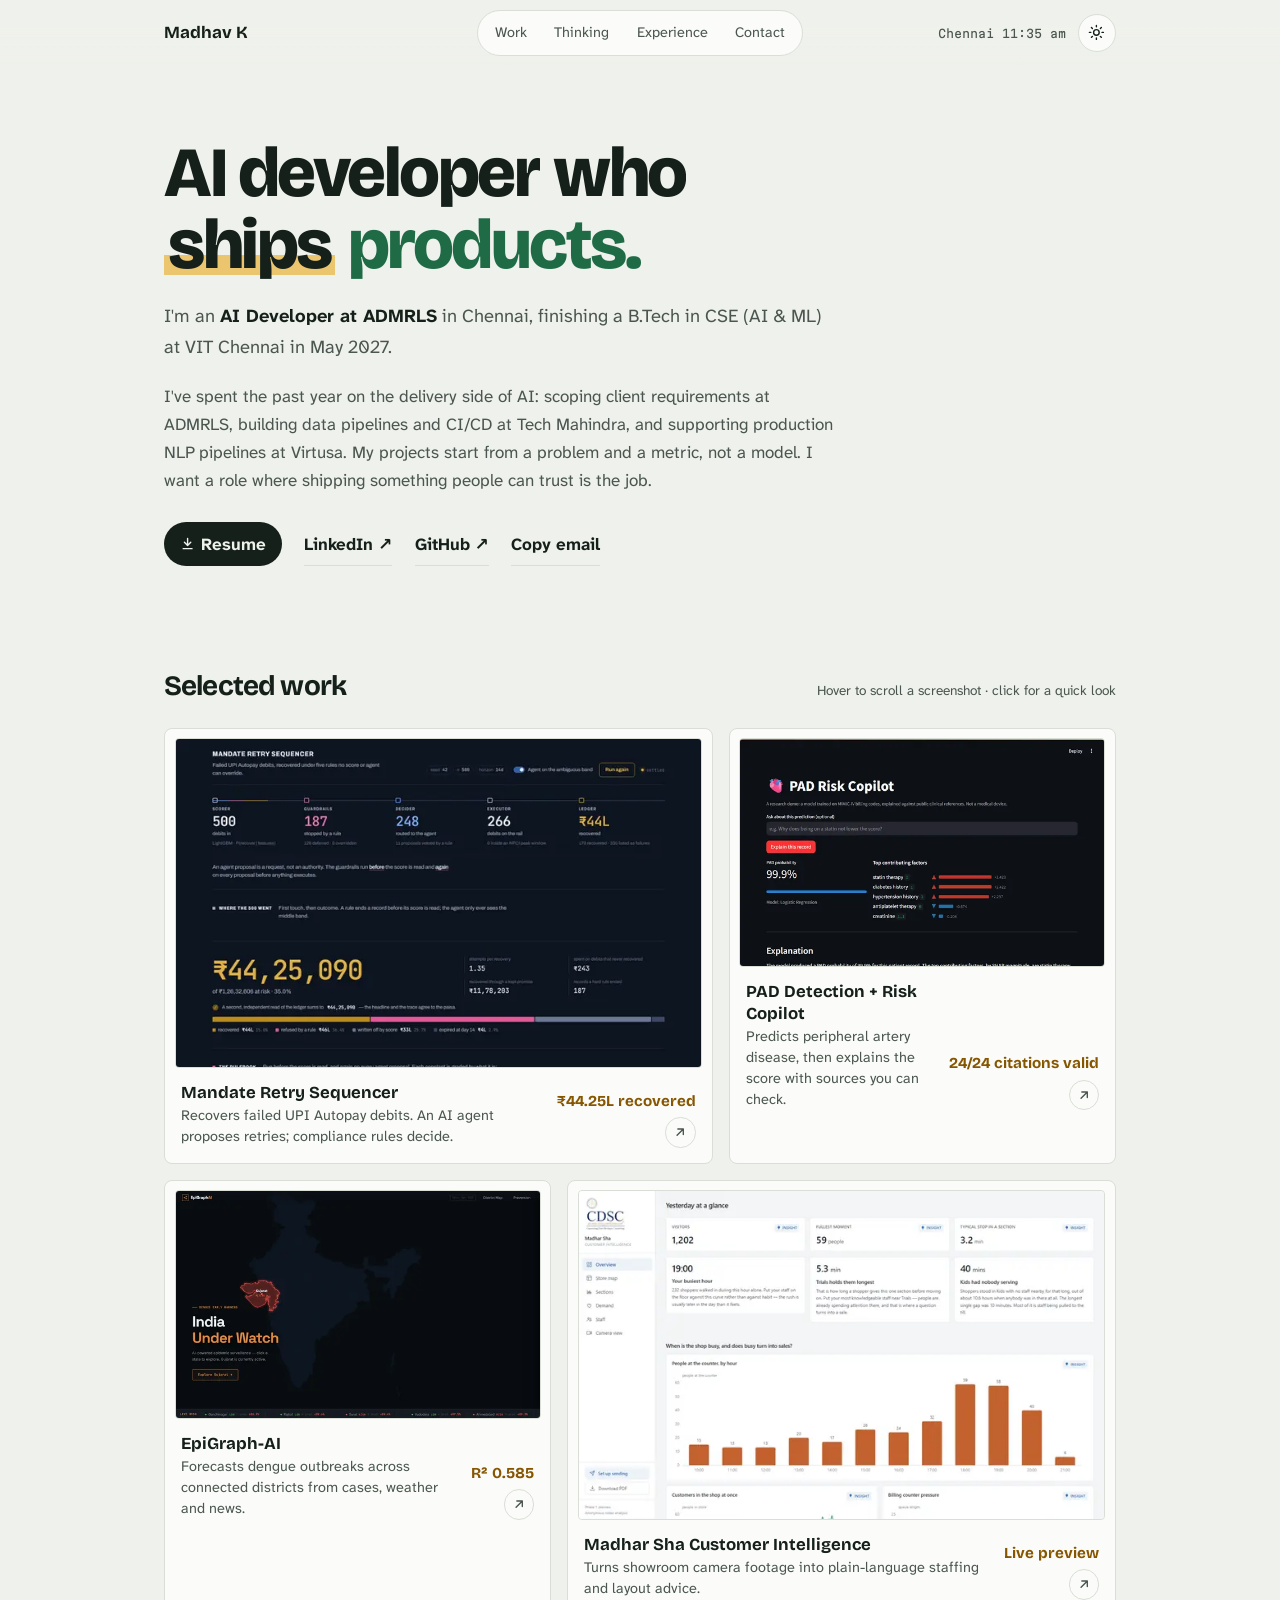
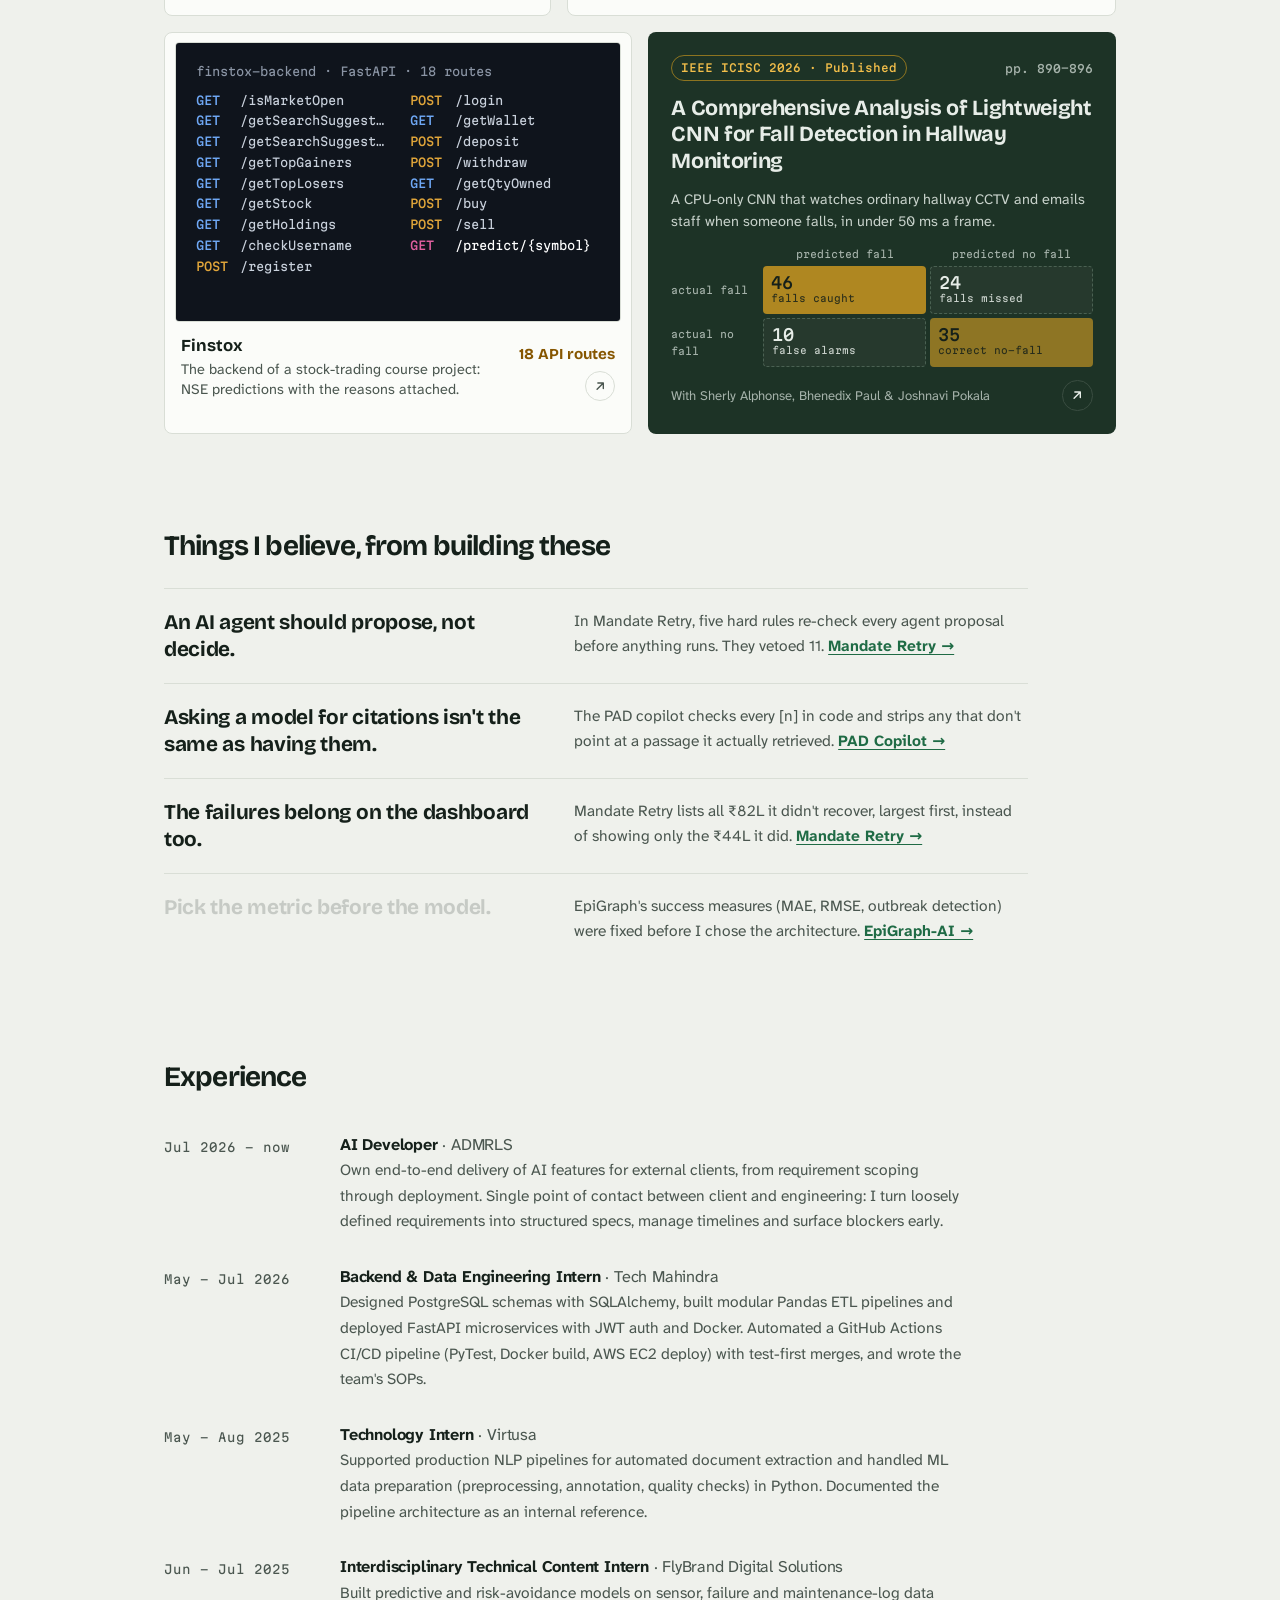
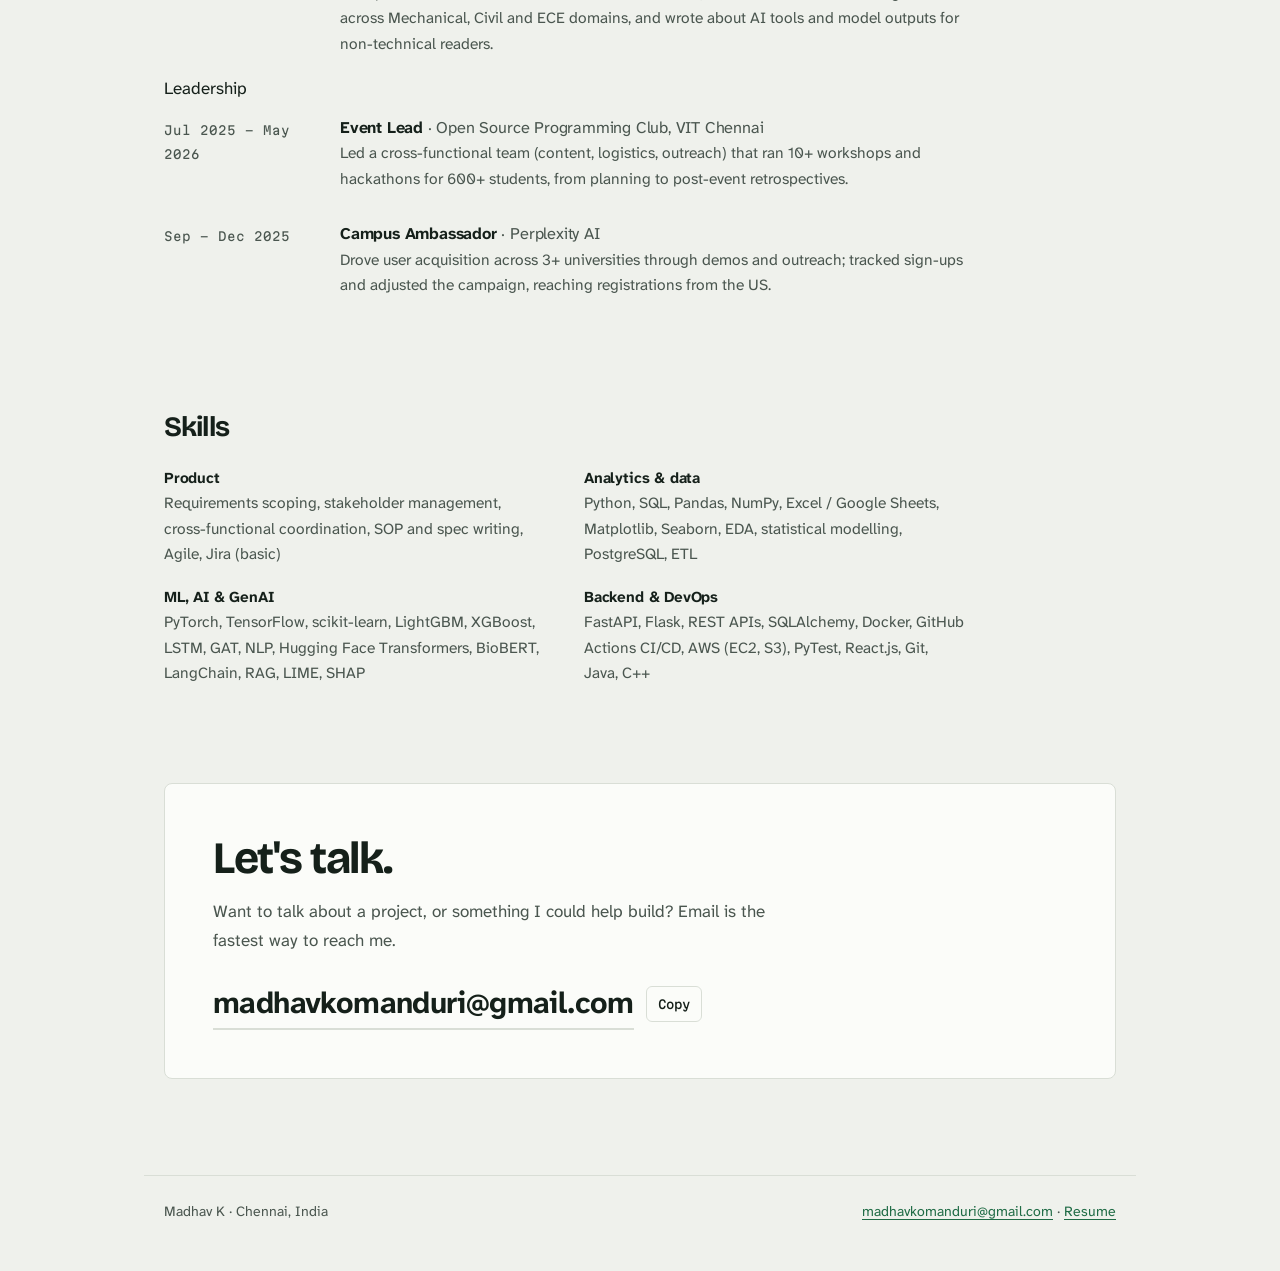
==== commit 6a58ca7c: "Remove job-seeking lines from intro, meta, contact and social image" ====
--- a/index.html
+++ b/index.html
@@ -4,14 +4,14 @@
   <meta charset="utf-8">
   <meta name="viewport" content="width=device-width, initial-scale=1">
   <title>Madhav K · AI developer who ships products</title>
-  <meta name="description" content="Madhav K, AI developer in Chennai. Five projects written up as problem, what I built, the result and the product decision. Open to PM, APM, Product Analyst and AI/ML roles.">
+  <meta name="description" content="Madhav K, AI developer in Chennai. Five projects written up as problem, what I built, the result and the product decision.">
   <link rel="canonical" href="https://maaadhavq.github.io/">
   <meta name="theme-color" content="#eff1ec" media="(prefers-color-scheme: light)">
   <meta name="theme-color" content="#0e1511" media="(prefers-color-scheme: dark)">
   <meta property="og:type" content="website">
   <meta property="og:site_name" content="Madhav K">
   <meta property="og:title" content="Madhav K · AI developer who ships products">
-  <meta property="og:description" content="Madhav K, AI developer in Chennai. Five projects written up as problem, what I built, the result and the product decision. Open to PM, APM, Product Analyst and AI/ML roles.">
+  <meta property="og:description" content="Madhav K, AI developer in Chennai. Five projects written up as problem, what I built, the result and the product decision.">
   <meta property="og:url" content="https://maaadhavq.github.io/">
   <meta property="og:image" content="https://maaadhavq.github.io/assets/og.png">
   <meta property="og:image:width" content="1200">
@@ -59,7 +59,7 @@
   <section class="intro" aria-labelledby="hero-title">
     <div class="wrap">
       <h1 id="hero-title" class="headline" aria-label="AI developer who ships products."><span aria-hidden="true"><span class="w"><span style="--i:0">AI</span></span> <span class="w"><span style="--i:1">developer</span></span> <span class="w"><span style="--i:2">who</span></span> <span class="w"><span style="--i:3" class="mark">ships</span></span> <span class="w"><span style="--i:4"><span class="swap" data-swap><span class="on">products.</span><span>copilots.</span><span>dashboards.</span><span>pipelines.</span></span></span></span></span></h1>
-      <p class="who reveal">I'm an <strong>AI Developer at ADMRLS</strong> in Chennai, finishing a B.Tech in CSE (AI &amp; ML) at VIT Chennai in May 2027. I'm looking for <strong>Product Manager, APM, Product Analyst and AI/ML roles</strong>.</p>
+      <p class="who reveal">I'm an <strong>AI Developer at ADMRLS</strong> in Chennai, finishing a B.Tech in CSE (AI &amp; ML) at VIT Chennai in May 2027.</p>
       <div class="about reveal" id="about">
         <p>I've spent the past year on the delivery side of AI: scoping client requirements at ADMRLS, building data pipelines and CI/CD at Tech Mahindra, and supporting production NLP pipelines at Virtusa. My projects start from a problem and a metric, not a model. I want a role where shipping something people can trust is the job.</p>
       </div>
@@ -168,7 +168,7 @@
     <div class="wrap">
       <div class="contact-card reveal">
         <h2 id="contact-title">Let's talk.</h2>
-        <p>Hiring for a product or AI/ML role, or building something I could help with? Email is the fastest way to reach me.</p>
+        <p>Want to talk about a project, or something I could help build? Email is the fastest way to reach me.</p>
         <p class="contact-row"><a class="email" href="mailto:madhavkomanduri@gmail.com">madhavkomanduri@gmail.com</a><button class="copy magnetic" type="button" data-copy="madhavkomanduri@gmail.com">Copy</button></p>
       </div>
     </div>
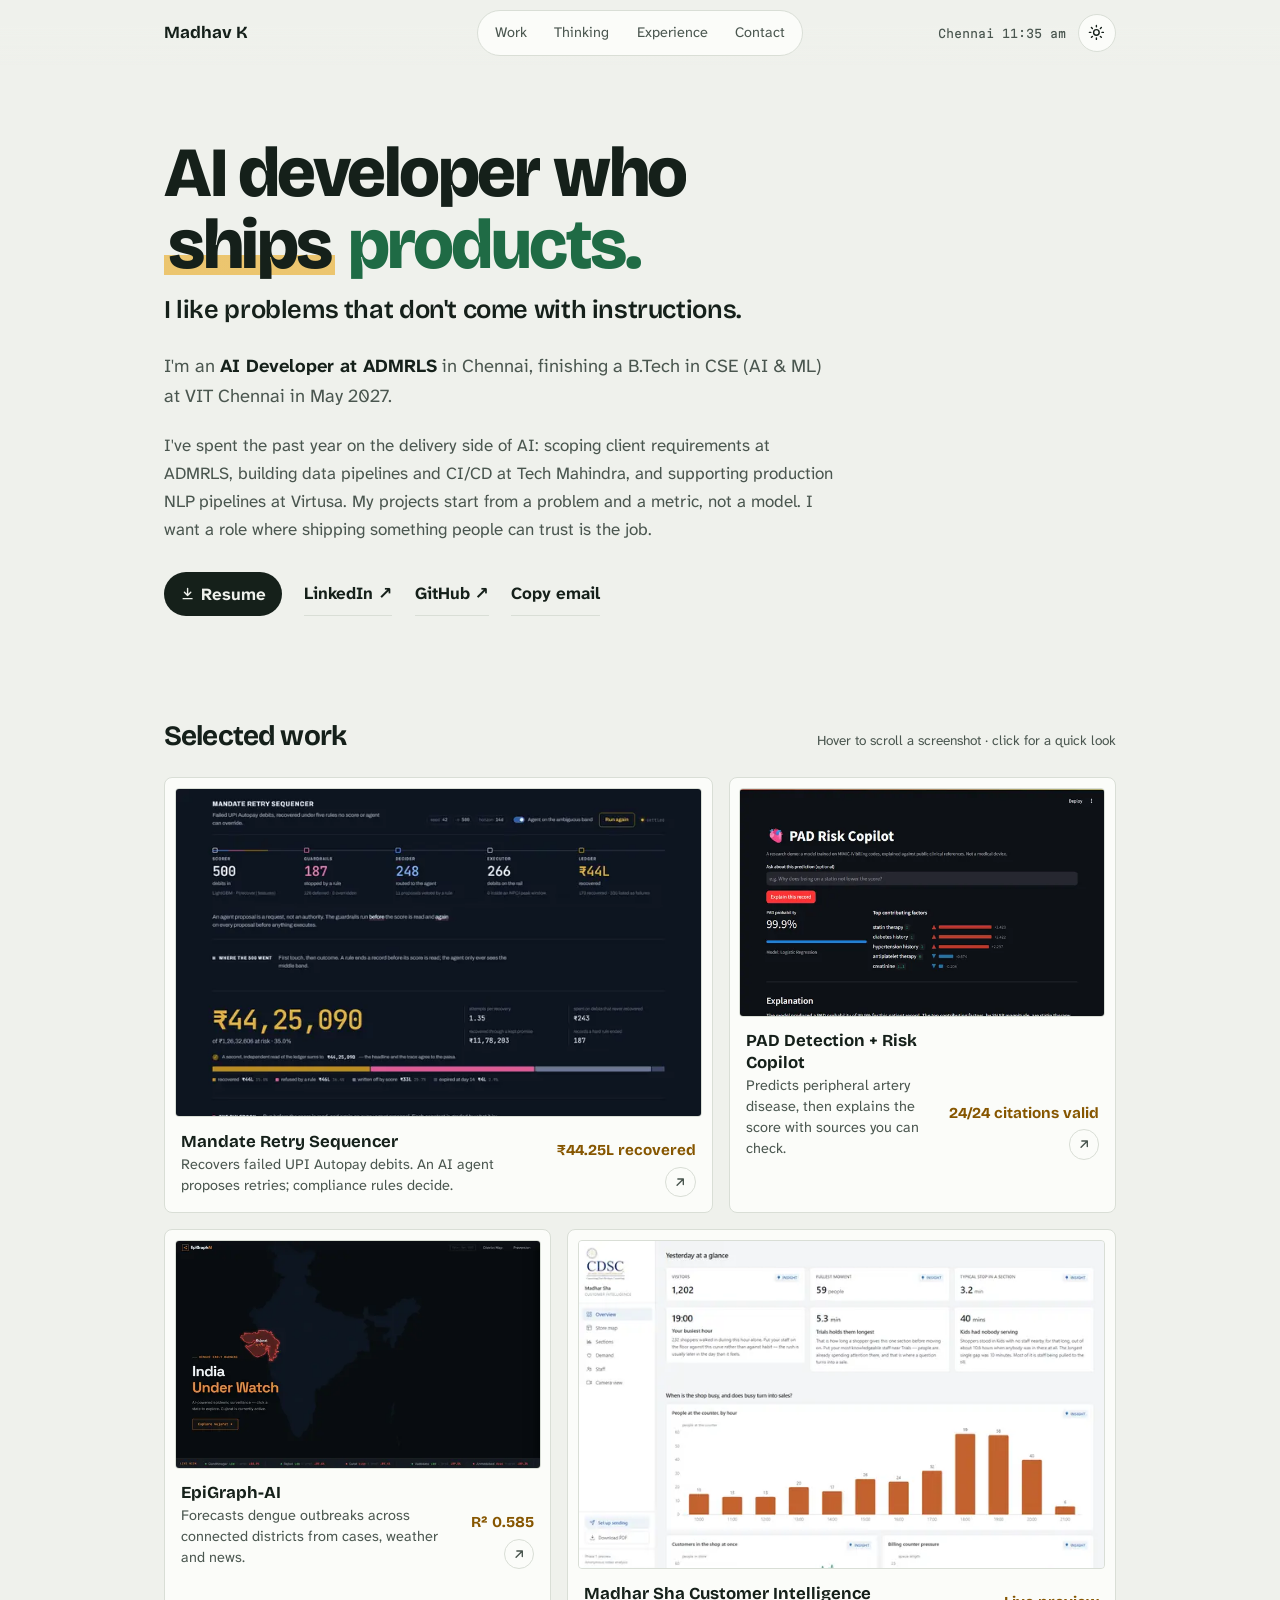
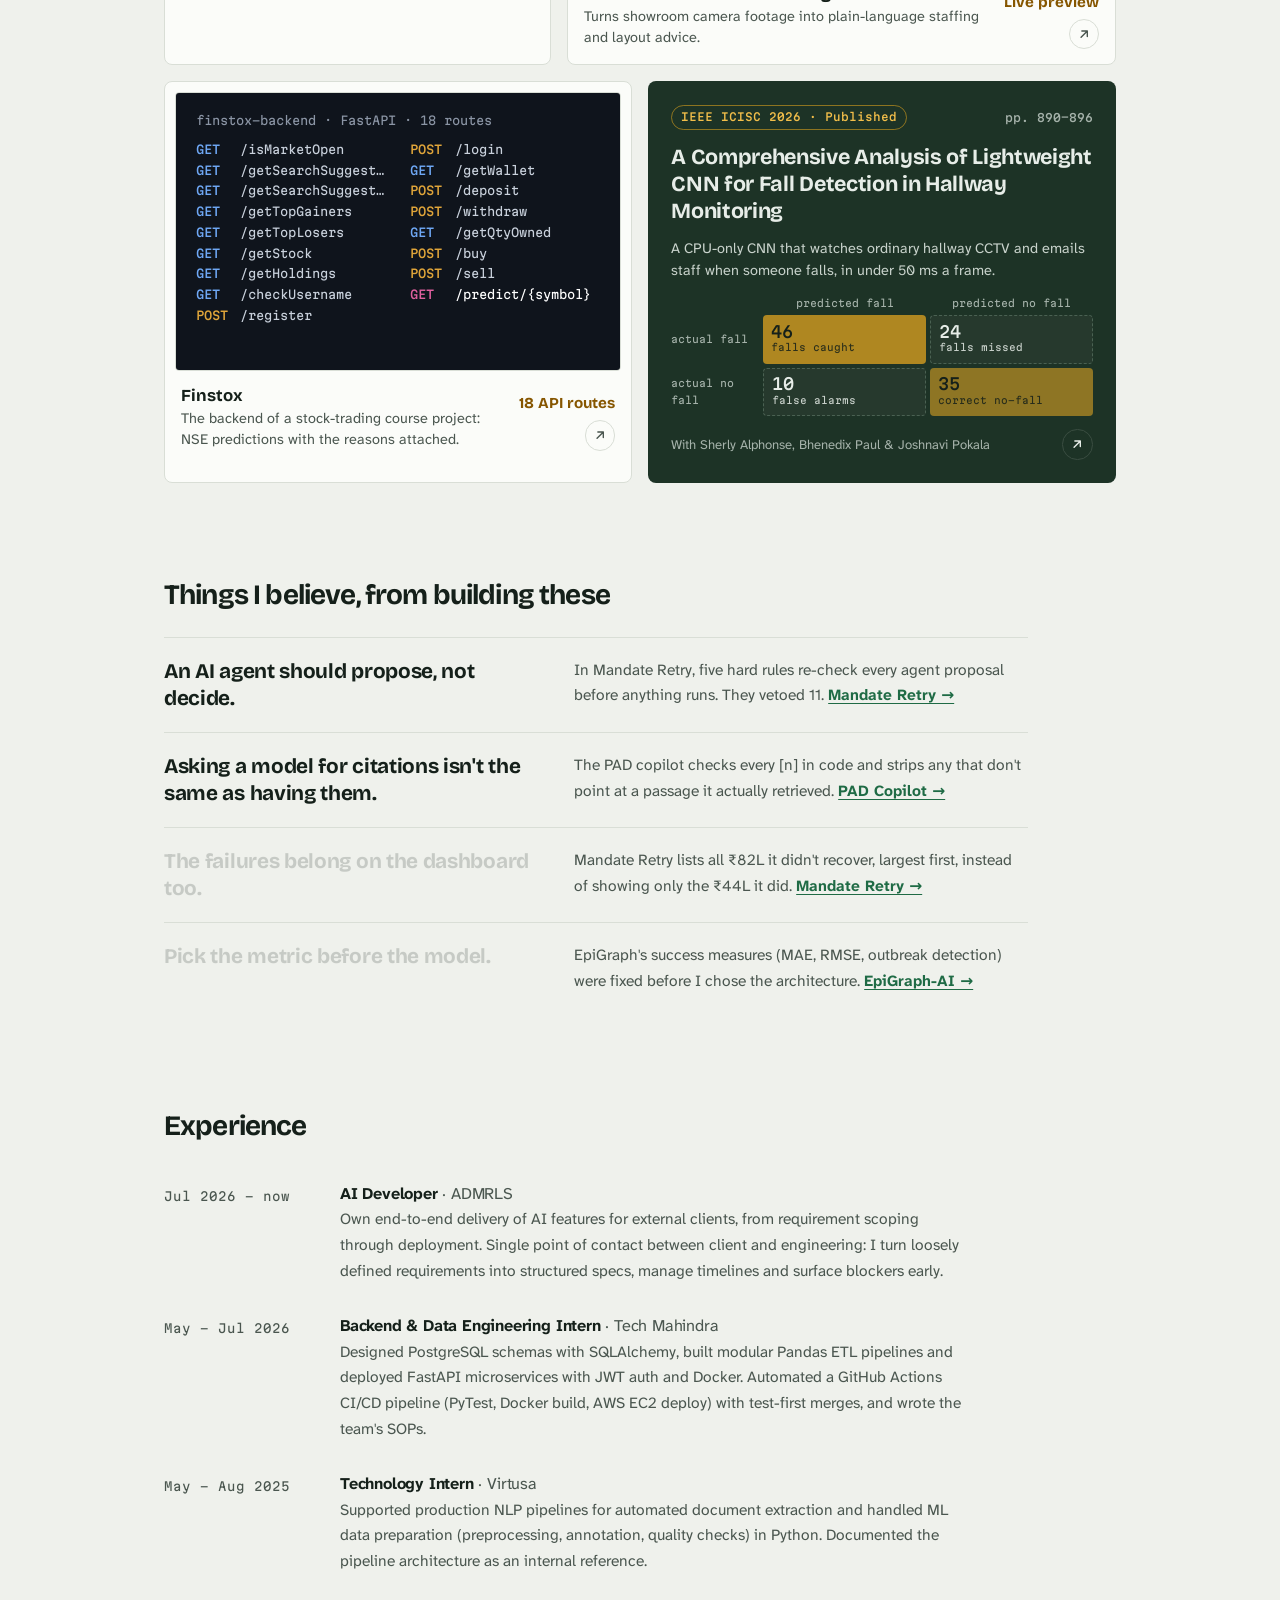
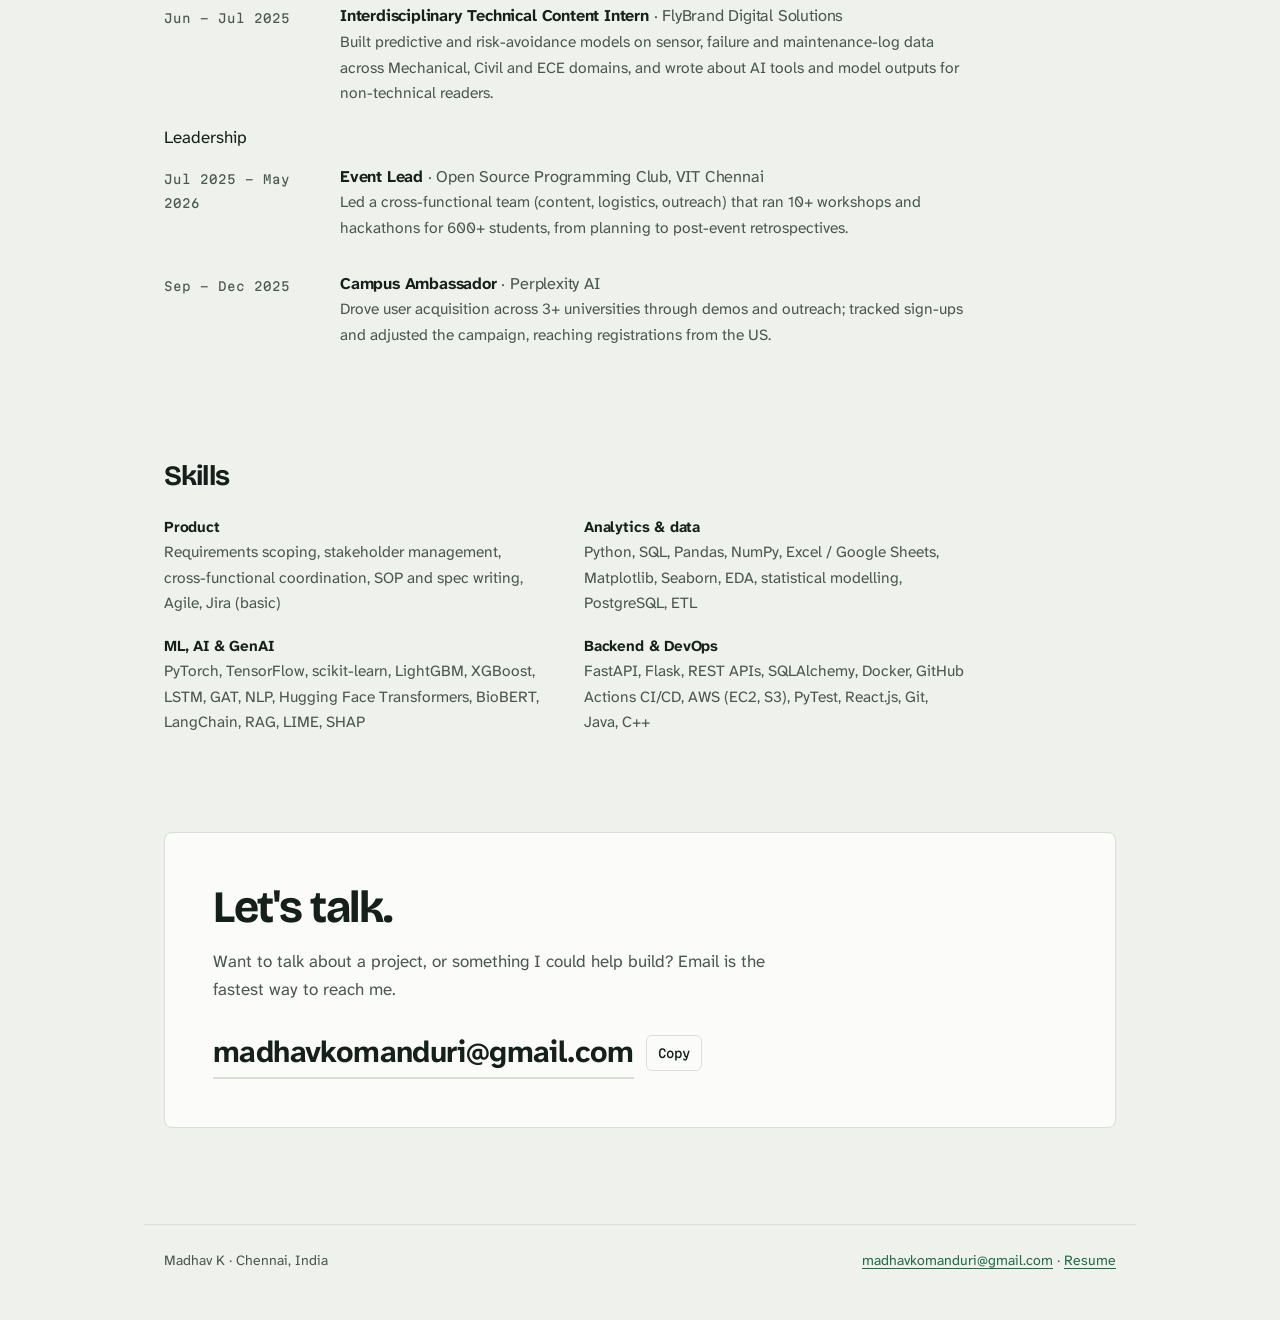
==== commit 553f40bf: "Add punch line: I like problems that don't come with instructions" ====
--- a/index.html
+++ b/index.html
@@ -4,14 +4,14 @@
   <meta charset="utf-8">
   <meta name="viewport" content="width=device-width, initial-scale=1">
   <title>Madhav K · AI developer who ships products</title>
-  <meta name="description" content="Madhav K, AI developer in Chennai. Five projects written up as problem, what I built, the result and the product decision.">
+  <meta name="description" content="Madhav K, AI developer in Chennai. I like problems that don't come with instructions. Five projects written up as problem, what I built, the result and the product decision.">
   <link rel="canonical" href="https://maaadhavq.github.io/">
   <meta name="theme-color" content="#eff1ec" media="(prefers-color-scheme: light)">
   <meta name="theme-color" content="#0e1511" media="(prefers-color-scheme: dark)">
   <meta property="og:type" content="website">
   <meta property="og:site_name" content="Madhav K">
   <meta property="og:title" content="Madhav K · AI developer who ships products">
-  <meta property="og:description" content="Madhav K, AI developer in Chennai. Five projects written up as problem, what I built, the result and the product decision.">
+  <meta property="og:description" content="Madhav K, AI developer in Chennai. I like problems that don't come with instructions. Five projects written up as problem, what I built, the result and the product decision.">
   <meta property="og:url" content="https://maaadhavq.github.io/">
   <meta property="og:image" content="https://maaadhavq.github.io/assets/og.png">
   <meta property="og:image:width" content="1200">
@@ -22,7 +22,7 @@
   <link rel="preconnect" href="https://fonts.googleapis.com">
   <link rel="preconnect" href="https://fonts.gstatic.com" crossorigin>
   <link rel="stylesheet" href="https://fonts.googleapis.com/css2?family=Bricolage+Grotesque:opsz,wght@12..96,600..800&family=Atkinson+Hyperlegible+Next:ital,wght@0,400;0,700;1,400&family=Martian+Mono:wdth,wght@87.5,400;87.5,500&display=swap">
-  <link rel="stylesheet" href="/assets/css/style.css?v=32f8391d">
+  <link rel="stylesheet" href="/assets/css/style.css?v=98d53e54">
   <script>(function(){var t;try{t=localStorage.getItem('theme')}catch(e){}if(!t)t=matchMedia('(prefers-color-scheme: dark)').matches?'dark':'light';document.documentElement.setAttribute('data-theme',t);document.documentElement.classList.add('js');setTimeout(function(){document.querySelectorAll('.reveal').forEach(function(e){e.classList.add('in')})},2500)})()</script>
   <script type="application/ld+json">
   {"@context":"https://schema.org","@type":"Person","name":"Madhav K","jobTitle":"AI Developer","url":"https://maaadhavq.github.io/","email":"mailto:madhavkomanduri@gmail.com","address":{"@type":"PostalAddress","addressLocality":"Chennai","addressCountry":"IN"},"alumniOf":"Vellore Institute of Technology, Chennai","sameAs":["https://www.linkedin.com/in/madhav-k-aab202288","https://github.com/Maaadhavq"]}
@@ -59,6 +59,7 @@
   <section class="intro" aria-labelledby="hero-title">
     <div class="wrap">
       <h1 id="hero-title" class="headline" aria-label="AI developer who ships products."><span aria-hidden="true"><span class="w"><span style="--i:0">AI</span></span> <span class="w"><span style="--i:1">developer</span></span> <span class="w"><span style="--i:2">who</span></span> <span class="w"><span style="--i:3" class="mark">ships</span></span> <span class="w"><span style="--i:4"><span class="swap" data-swap><span class="on">products.</span><span>copilots.</span><span>dashboards.</span><span>pipelines.</span></span></span></span></span></h1>
+      <p class="punch reveal">I like problems that don't come with instructions.</p>
       <p class="who reveal">I'm an <strong>AI Developer at ADMRLS</strong> in Chennai, finishing a B.Tech in CSE (AI &amp; ML) at VIT Chennai in May 2027.</p>
       <div class="about reveal" id="about">
         <p>I've spent the past year on the delivery side of AI: scoping client requirements at ADMRLS, building data pipelines and CI/CD at Tech Mahindra, and supporting production NLP pipelines at Virtusa. My projects start from a problem and a metric, not a model. I want a role where shipping something people can trust is the job.</p>
--- a/assets/css/style.css
+++ b/assets/css/style.css
@@ -406,3 +406,6 @@
 .cm-lg .cm-cell { min-height: 3.6rem; }
 .cm-lg .cm-cell b { font-size: 1.25rem; }
 @media (max-width: 30rem) { .cm-h, .cm-row { grid-template-columns: 4.2rem 1fr 1fr; } }
+
+/* ---------- punch line ---------- */
+.intro .punch { font-family: var(--f-head); font-weight: 600; font-size: clamp(1.2rem, 1rem + 1vw, 1.6rem); letter-spacing: -0.015em; line-height: 1.3; color: var(--ink); margin: -0.5rem 0 1.5rem; max-width: 42ch; }
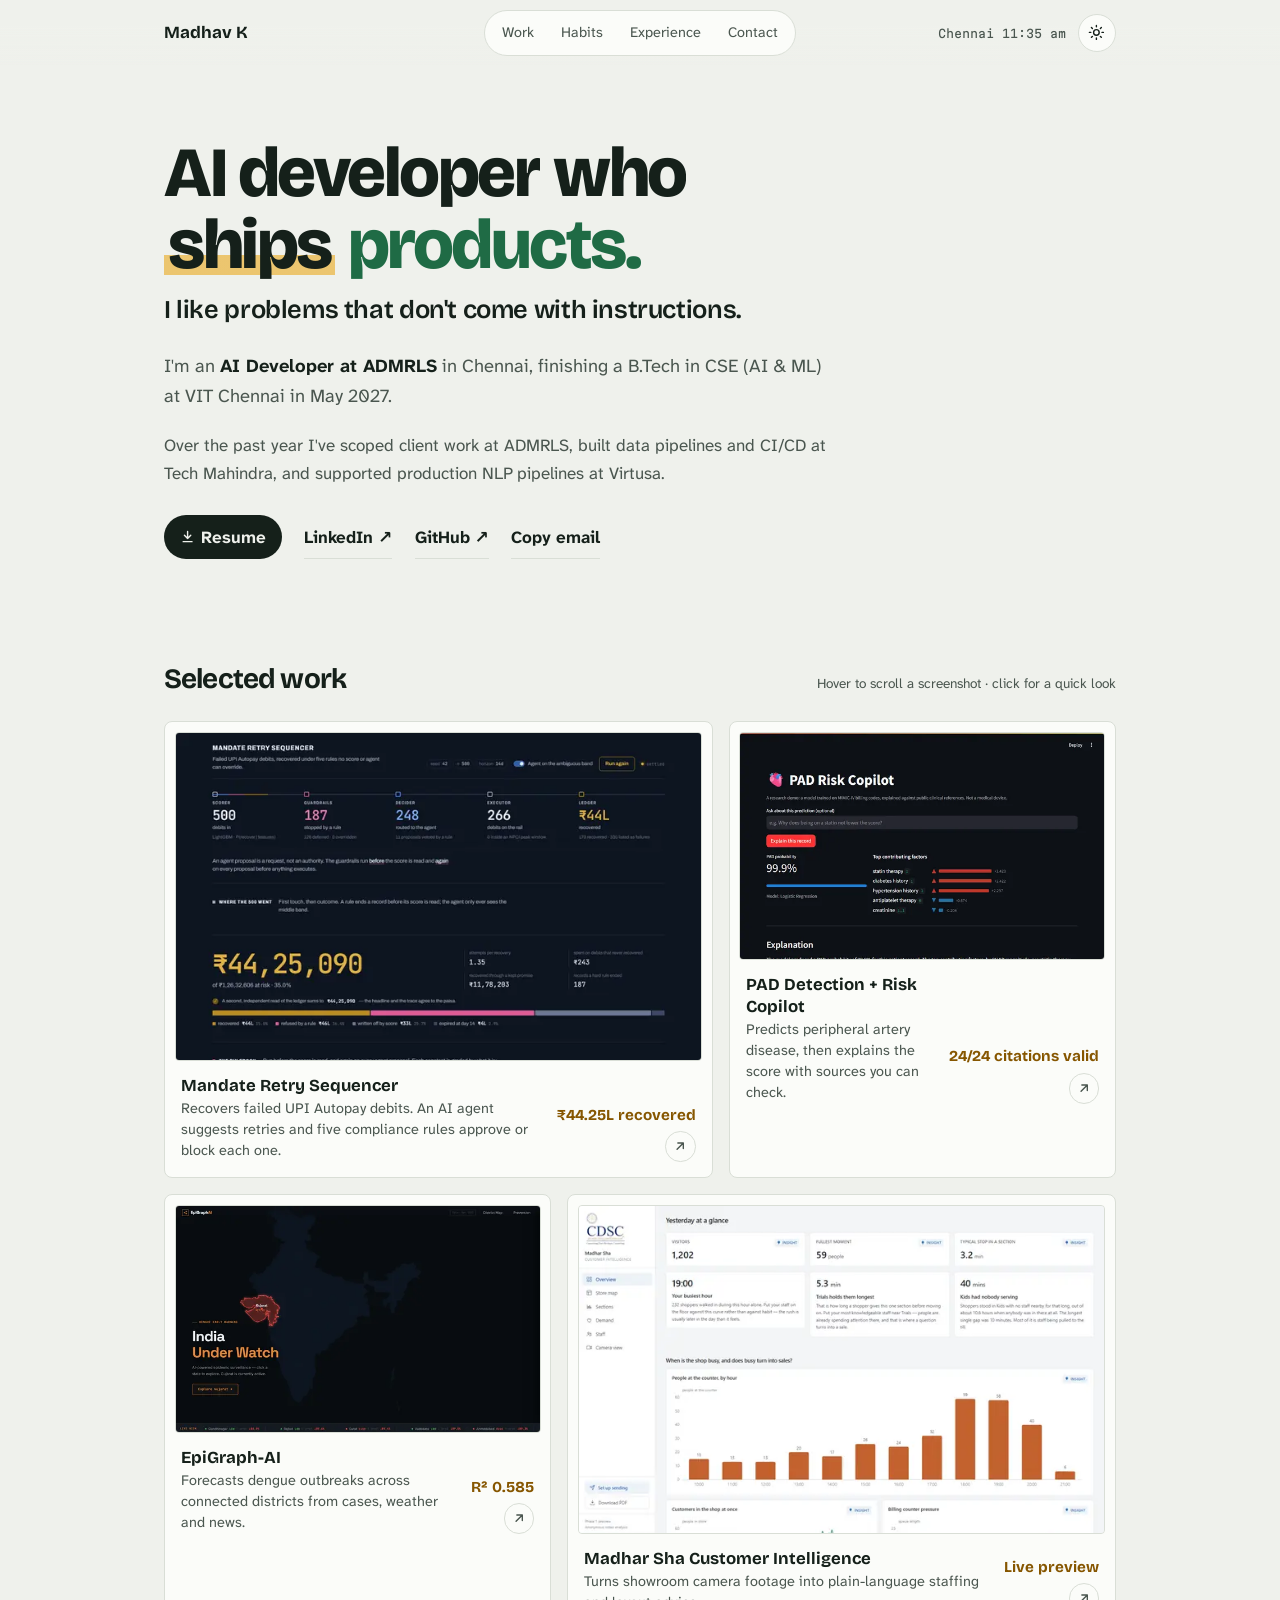
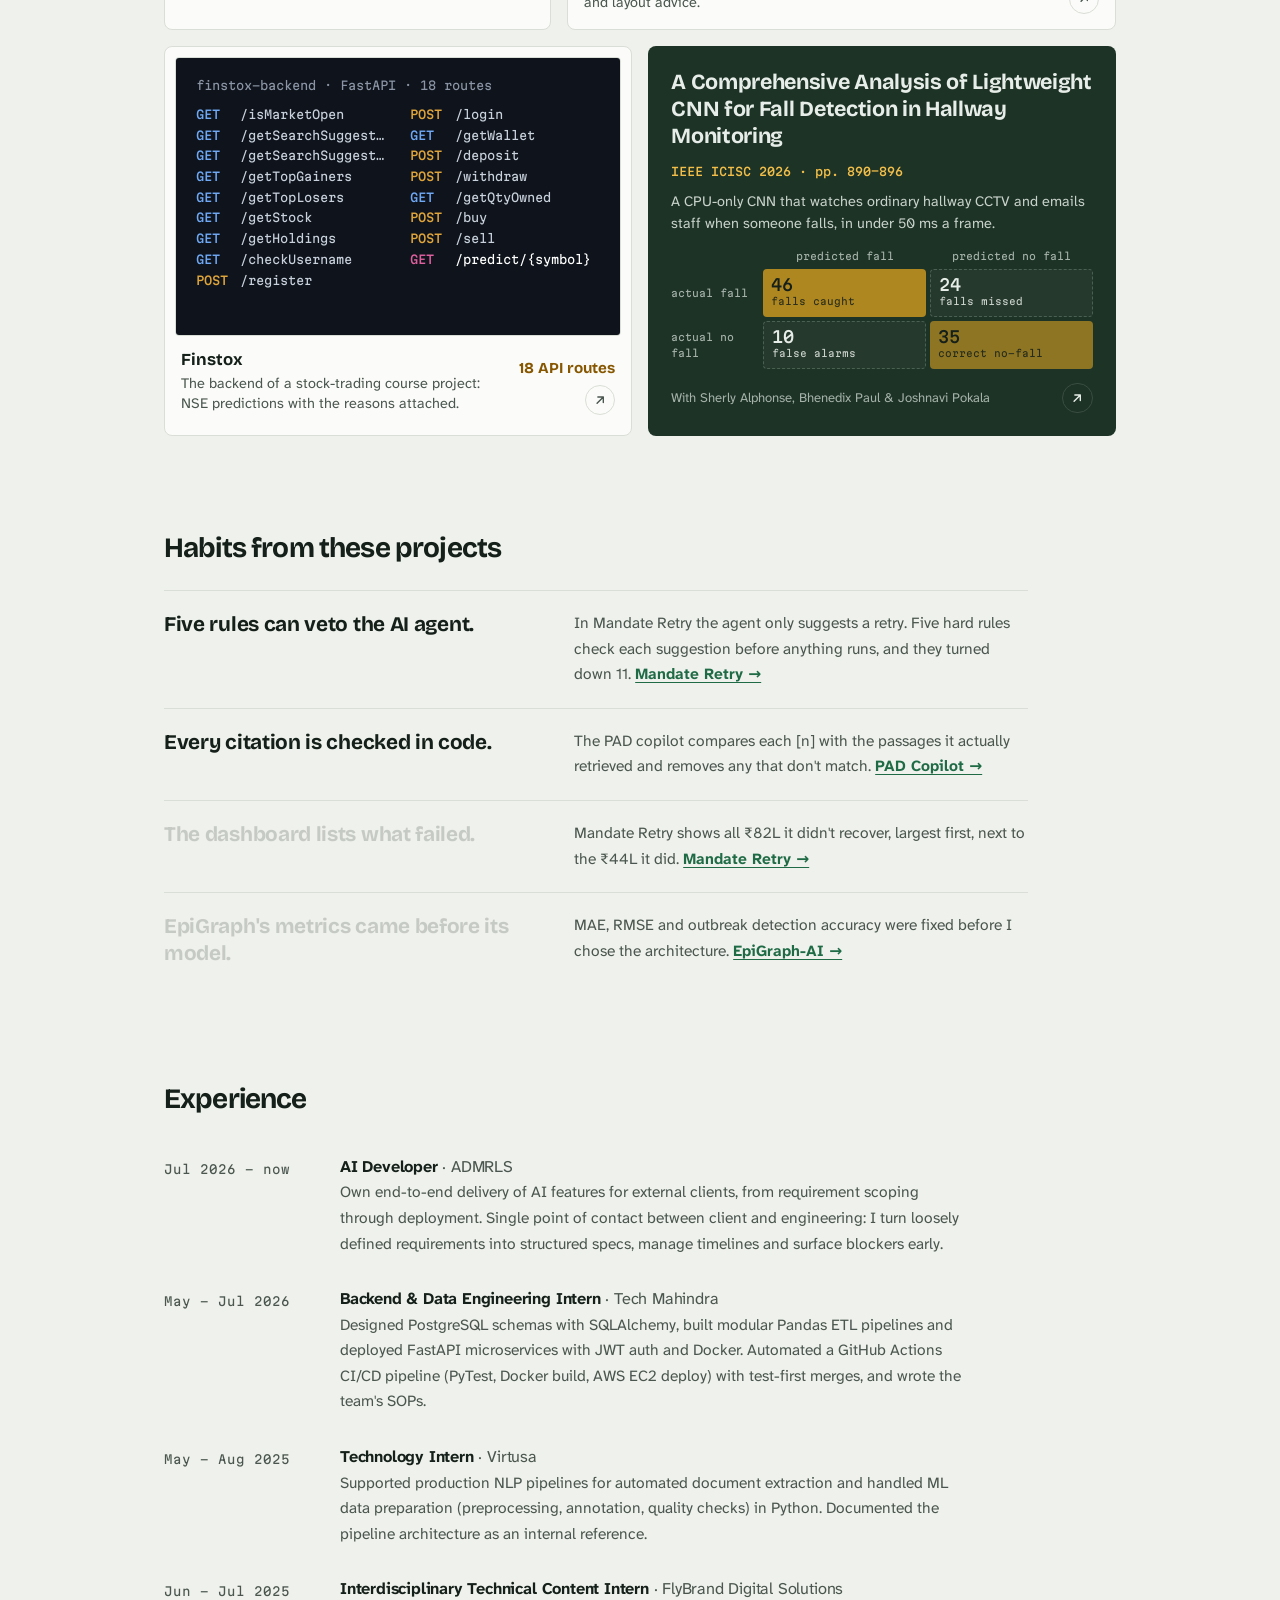
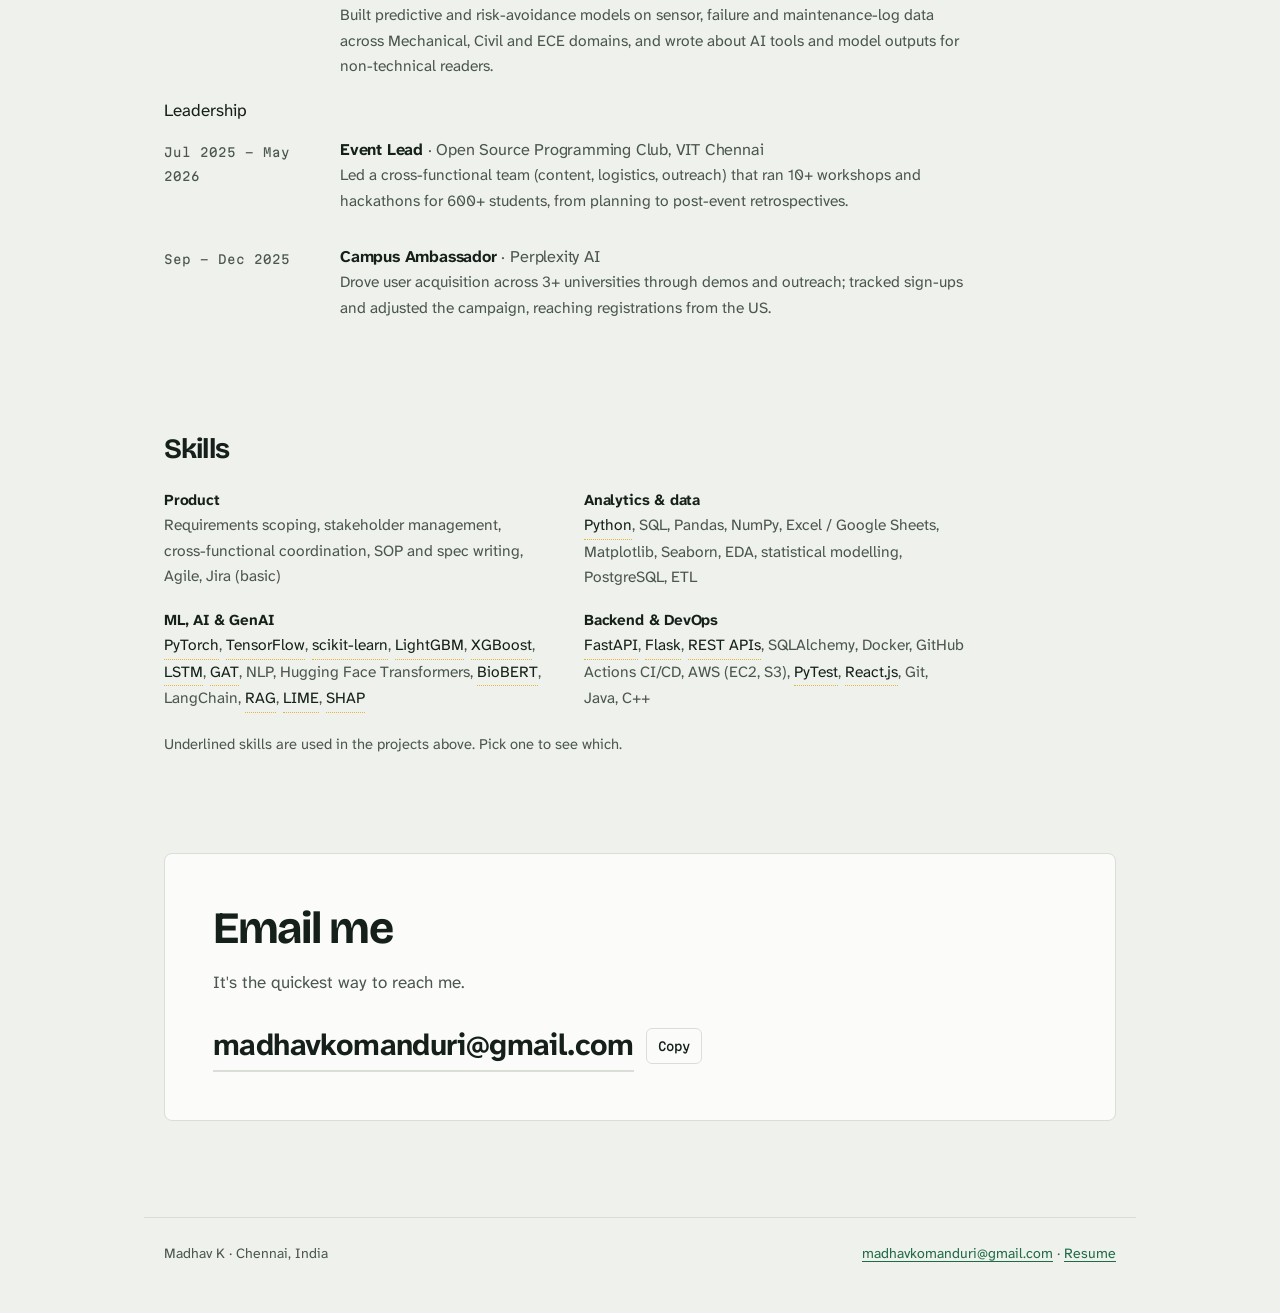
==== commit 871a9a92: "Live demos in quick looks, skills that point to work, page transitions, quick-look navigation; plain" ====
--- a/index.html
+++ b/index.html
@@ -22,13 +22,13 @@
   <link rel="preconnect" href="https://fonts.googleapis.com">
   <link rel="preconnect" href="https://fonts.gstatic.com" crossorigin>
   <link rel="stylesheet" href="https://fonts.googleapis.com/css2?family=Bricolage+Grotesque:opsz,wght@12..96,600..800&family=Atkinson+Hyperlegible+Next:ital,wght@0,400;0,700;1,400&family=Martian+Mono:wdth,wght@87.5,400;87.5,500&display=swap">
-  <link rel="stylesheet" href="/assets/css/style.css?v=98d53e54">
+  <link rel="stylesheet" href="/assets/css/style.css?v=78ec161b">
   <script>(function(){var t;try{t=localStorage.getItem('theme')}catch(e){}if(!t)t=matchMedia('(prefers-color-scheme: dark)').matches?'dark':'light';document.documentElement.setAttribute('data-theme',t);document.documentElement.classList.add('js');setTimeout(function(){document.querySelectorAll('.reveal').forEach(function(e){e.classList.add('in')})},2500)})()</script>
   <script type="application/ld+json">
   {"@context":"https://schema.org","@type":"Person","name":"Madhav K","jobTitle":"AI Developer","url":"https://maaadhavq.github.io/","email":"mailto:madhavkomanduri@gmail.com","address":{"@type":"PostalAddress","addressLocality":"Chennai","addressCountry":"IN"},"alumniOf":"Vellore Institute of Technology, Chennai","sameAs":["https://www.linkedin.com/in/madhav-k-aab202288","https://github.com/Maaadhavq"]}
   </script>
-  <script src="/assets/js/theme.js?v=66ec94d7" defer></script>
-  <script src="/assets/js/site.js?v=5d3b16c9" defer></script>
+  <script src="/assets/js/theme.js?v=f7ffb57b" defer></script>
+  <script src="/assets/js/site.js?v=2d78dd7b" defer></script>
 </head>
 <body>
 <a class="skip" href="#main">Skip to content</a>
@@ -41,7 +41,7 @@
     <nav class="pill" aria-label="Sections">
       <span class="pill-ind" aria-hidden="true"></span>
       <a href="#work">Work</a>
-      <a href="#beliefs">Thinking</a>
+      <a href="#beliefs">Habits</a>
       <a href="#experience">Experience</a>
       <a href="#contact">Contact</a>
     </nav>
@@ -62,7 +62,7 @@
       <p class="punch reveal">I like problems that don't come with instructions.</p>
       <p class="who reveal">I'm an <strong>AI Developer at ADMRLS</strong> in Chennai, finishing a B.Tech in CSE (AI &amp; ML) at VIT Chennai in May 2027.</p>
       <div class="about reveal" id="about">
-        <p>I've spent the past year on the delivery side of AI: scoping client requirements at ADMRLS, building data pipelines and CI/CD at Tech Mahindra, and supporting production NLP pipelines at Virtusa. My projects start from a problem and a metric, not a model. I want a role where shipping something people can trust is the job.</p>
+        <p>Over the past year I've scoped client work at ADMRLS, built data pipelines and CI/CD at Tech Mahindra, and supported production NLP pipelines at Virtusa.</p>
       </div>
       <ul class="linkrow reveal">
         <li><a class="btn-solid magnetic" href="/assets/resume_general.pdf" download><svg viewBox="0 0 24 24" fill="none" stroke="currentColor" stroke-width="2.2" stroke-linecap="round" stroke-linejoin="round" aria-hidden="true"><path d="M12 4v11M7 10l5 5 5-5M5 20h14"/></svg>Resume</a></li>
@@ -76,57 +76,58 @@
   <section class="section" id="work" aria-labelledby="work-title">
     <div class="wrap">
       <div class="sec-head"><h2 id="work-title">Selected work</h2><p class="hint">Hover to scroll a screenshot · click for a quick look</p></div>
+      <div class="filter-bar" hidden><span data-filter-text></span><button class="linklike" type="button" data-filter-clear>Clear</button></div>
       <div class="bento">
-        <article class="tile t-7 reveal">
+        <article class="tile t-7 reveal" data-key="mandate">
           <a class="tile-link" href="/projects/mandate-retry-sequencer.html" data-peek="peek-mandate">
-            <span class="frame"><img src="/assets/img/mandate-1280.webp" srcset="/assets/img/mandate-640.webp 640w, /assets/img/mandate-1280.webp 1280w" sizes="(min-width: 48rem) 36rem, 100vw" width="1280" height="2311" style="--sd:3.78s" loading="lazy" decoding="async" alt="Mandate Retry Sequencer dashboard: a rail showing 500 debits in, 187 stopped by a rule, 248 routed to the agent, 266 executed and ₹44L recovered, above a Sankey of where the 500 went"></span>
-            <span class="tile-meta">
-              <span class="tile-text"><span class="tile-name">Mandate Retry Sequencer</span><span class="tile-line">Recovers failed UPI Autopay debits. An AI agent proposes retries; compliance rules decide.</span></span>
+            <span class="frame" style="view-transition-name: shot-mandate"><img src="/assets/img/mandate-1280.webp" srcset="/assets/img/mandate-640.webp 640w, /assets/img/mandate-1280.webp 1280w" sizes="(min-width: 48rem) 36rem, 100vw" width="1280" height="2311" style="--sd:3.78s" loading="lazy" decoding="async" alt="Mandate Retry Sequencer dashboard: a rail showing 500 debits in, 187 stopped by a rule, 248 routed to the agent, 266 executed and ₹44L recovered, above a Sankey of where the 500 went"></span>
+            <span class="tile-meta">
+              <span class="tile-text"><span class="tile-name">Mandate Retry Sequencer</span><span class="tile-line">Recovers failed UPI Autopay debits. An AI agent suggests retries and five compliance rules approve or block each one.</span></span>
               <span class="tile-side"><span class="chip">₹44.25L recovered</span><svg class="tile-arrow" viewBox="0 0 20 20" fill="none" stroke="currentColor" stroke-width="1.8" stroke-linecap="round" stroke-linejoin="round" aria-hidden="true"><path d="M6 14 14 6M7 6h7v7"/></svg></span>
             </span>
           </a>
         </article>
-        <article class="tile t-5 reveal">
+        <article class="tile t-5 reveal" data-key="pad">
           <a class="tile-link" href="/projects/pad-detection.html" data-peek="peek-pad">
-            <span class="frame"><img src="/assets/img/pad-1280.webp" srcset="/assets/img/pad-640.webp 640w, /assets/img/pad-1280.webp 1280w" sizes="(min-width: 48rem) 36rem, 100vw" width="1280" height="1739" style="--sd:2.35s" loading="lazy" decoding="async" alt="PAD Risk Copilot: a PAD probability, the top SHAP factors as bars, and a written explanation citing numbered NHLBI and CDC passages"></span>
+            <span class="frame" style="view-transition-name: shot-pad"><img src="/assets/img/pad-1280.webp" srcset="/assets/img/pad-640.webp 640w, /assets/img/pad-1280.webp 1280w" sizes="(min-width: 48rem) 36rem, 100vw" width="1280" height="1739" style="--sd:2.35s" loading="lazy" decoding="async" alt="PAD Risk Copilot: a PAD probability, the top SHAP factors as bars, and a written explanation citing numbered NHLBI and CDC passages"></span>
             <span class="tile-meta">
               <span class="tile-text"><span class="tile-name">PAD Detection + Risk Copilot</span><span class="tile-line">Predicts peripheral artery disease, then explains the score with sources you can check.</span></span>
               <span class="tile-side"><span class="chip">24/24 citations valid</span><svg class="tile-arrow" viewBox="0 0 20 20" fill="none" stroke="currentColor" stroke-width="1.8" stroke-linecap="round" stroke-linejoin="round" aria-hidden="true"><path d="M6 14 14 6M7 6h7v7"/></svg></span>
             </span>
           </a>
         </article>
-        <article class="tile t-5 reveal">
+        <article class="tile t-5 reveal" data-key="epigraph">
           <a class="tile-link" href="/projects/epigraph-ai.html" data-peek="peek-epigraph">
-            <span class="frame"><img src="/assets/img/epigraph-1280.webp" srcset="/assets/img/epigraph-640.webp 640w, /assets/img/epigraph-1280.webp 1280w" sizes="(min-width: 48rem) 36rem, 100vw" width="1280" height="1319" style="--sd:1.3s" loading="lazy" decoding="async" alt="EpiGraph-AI surveillance homepage: a dark map of India with Gujarat highlighted as active, the headline India Under Watch, and a live district risk ticker"></span>
+            <span class="frame" style="view-transition-name: shot-epigraph"><img src="/assets/img/epigraph-1280.webp" srcset="/assets/img/epigraph-640.webp 640w, /assets/img/epigraph-1280.webp 1280w" sizes="(min-width: 48rem) 36rem, 100vw" width="1280" height="1319" style="--sd:1.3s" loading="lazy" decoding="async" alt="EpiGraph-AI surveillance homepage: a dark map of India with Gujarat highlighted as active, the headline India Under Watch, and a live district risk ticker"></span>
             <span class="tile-meta">
               <span class="tile-text"><span class="tile-name">EpiGraph-AI</span><span class="tile-line">Forecasts dengue outbreaks across connected districts from cases, weather and news.</span></span>
               <span class="tile-side"><span class="chip">R² 0.585</span><svg class="tile-arrow" viewBox="0 0 20 20" fill="none" stroke="currentColor" stroke-width="1.8" stroke-linecap="round" stroke-linejoin="round" aria-hidden="true"><path d="M6 14 14 6M7 6h7v7"/></svg></span>
             </span>
           </a>
         </article>
-        <article class="tile t-7 reveal">
+        <article class="tile t-7 reveal" data-key="madharsha">
           <a class="tile-link" href="/projects/madharsha.html" data-peek="peek-madharsha">
-            <span class="frame"><img src="/assets/img/madharsha-1280.webp" srcset="/assets/img/madharsha-640.webp 640w, /assets/img/madharsha-1280.webp 1280w" sizes="(min-width: 48rem) 36rem, 100vw" width="1280" height="1012" style="--sd:1.2s" loading="lazy" decoding="async" alt="Madhar Sha customer intelligence dashboard: yesterday at a glance with visitors, busiest hour, section dwell time and unstaffed time, above a bar chart of people at the counter by hour"></span>
+            <span class="frame" style="view-transition-name: shot-madharsha"><img src="/assets/img/madharsha-1280.webp" srcset="/assets/img/madharsha-640.webp 640w, /assets/img/madharsha-1280.webp 1280w" sizes="(min-width: 48rem) 36rem, 100vw" width="1280" height="1012" style="--sd:1.2s" loading="lazy" decoding="async" alt="Madhar Sha customer intelligence dashboard: yesterday at a glance with visitors, busiest hour, section dwell time and unstaffed time, above a bar chart of people at the counter by hour"></span>
             <span class="tile-meta">
               <span class="tile-text"><span class="tile-name">Madhar Sha Customer Intelligence</span><span class="tile-line">Turns showroom camera footage into plain-language staffing and layout advice.</span></span>
               <span class="tile-side"><span class="chip">Live preview</span><svg class="tile-arrow" viewBox="0 0 20 20" fill="none" stroke="currentColor" stroke-width="1.8" stroke-linecap="round" stroke-linejoin="round" aria-hidden="true"><path d="M6 14 14 6M7 6h7v7"/></svg></span>
             </span>
           </a>
         </article>
-        <article class="tile t-6 reveal">
+        <article class="tile t-6 reveal" data-key="finstox">
           <a class="tile-link" href="/projects/finstox.html" data-peek="peek-finstox">
-            <span class="frame"><div class="api" role="img" aria-label="List of the Finstox backend API endpoints, including GET /predict/{symbol}"><div class="api-title">finstox-backend · FastAPI · 18 routes</div><ul><li class=""><b>GET</b>/isMarketOpen</li><li class=""><b>GET</b>/getSearchSuggestions</li><li class=""><b>GET</b>/getSearchSuggestionsFull</li><li class=""><b>GET</b>/getTopGainers</li><li class=""><b>GET</b>/getTopLosers</li><li class=""><b>GET</b>/getStock</li><li class=""><b>GET</b>/getHoldings</li><li class=""><b>GET</b>/checkUsername</li><li class="post"><b>POST</b>/register</li><li class="post"><b>POST</b>/login</li><li class=""><b>GET</b>/getWallet</li><li class="post"><b>POST</b>/deposit</li><li class="post"><b>POST</b>/withdraw</li><li class=""><b>GET</b>/getQtyOwned</li><li class="post"><b>POST</b>/buy</li><li class="post"><b>POST</b>/sell</li><li class=" hot"><b>GET</b>/predict/{symbol}</li></ul></div></span>
+            <span class="frame" style="view-transition-name: shot-finstox"><div class="api" role="img" aria-label="List of the Finstox backend API endpoints, including GET /predict/{symbol}"><div class="api-title">finstox-backend · FastAPI · 18 routes</div><ul><li class=""><b>GET</b>/isMarketOpen</li><li class=""><b>GET</b>/getSearchSuggestions</li><li class=""><b>GET</b>/getSearchSuggestionsFull</li><li class=""><b>GET</b>/getTopGainers</li><li class=""><b>GET</b>/getTopLosers</li><li class=""><b>GET</b>/getStock</li><li class=""><b>GET</b>/getHoldings</li><li class=""><b>GET</b>/checkUsername</li><li class="post"><b>POST</b>/register</li><li class="post"><b>POST</b>/login</li><li class=""><b>GET</b>/getWallet</li><li class="post"><b>POST</b>/deposit</li><li class="post"><b>POST</b>/withdraw</li><li class=""><b>GET</b>/getQtyOwned</li><li class="post"><b>POST</b>/buy</li><li class="post"><b>POST</b>/sell</li><li class=" hot"><b>GET</b>/predict/{symbol}</li></ul></div></span>
             <span class="tile-meta">
               <span class="tile-text"><span class="tile-name">Finstox</span><span class="tile-line">The backend of a stock-trading course project: NSE predictions with the reasons attached.</span></span>
               <span class="tile-side"><span class="chip">18 API routes</span><svg class="tile-arrow" viewBox="0 0 20 20" fill="none" stroke="currentColor" stroke-width="1.8" stroke-linecap="round" stroke-linejoin="round" aria-hidden="true"><path d="M6 14 14 6M7 6h7v7"/></svg></span>
             </span>
           </a>
         </article>
-        <article class="tile t-6 tile-pub reveal">
+        <article class="tile t-6 tile-pub reveal" data-key="paper">
           <a class="tile-link" href="https://ieeexplore.ieee.org/document/11681696/" data-peek="peek-paper">
             <span class="pub-card">
-              <span class="pub-top"><span class="pub-badge">IEEE ICISC 2026 · Published</span><span class="pub-when">pp. 890–896</span></span>
               <span class="pub-title">A Comprehensive Analysis of Lightweight CNN for Fall Detection in Hallway Monitoring</span>
+              <span class="pub-meta2">IEEE ICISC 2026 · pp. 890–896</span>
               <span class="pub-line">A CPU-only CNN that watches ordinary hallway CCTV and emails staff when someone falls, in under 50&nbsp;ms a frame.</span>
               <span class="cm cm-sm" role="img" aria-label="Confusion matrix on 115 test samples: 46 falls caught, 24 missed, 10 false alarms, 35 correct no-fall"><span class="cm-h" aria-hidden="true"><span></span><span>predicted fall</span><span>predicted no fall</span></span><span class="cm-row" aria-hidden="true"><span class="cm-l">actual fall</span><span class="cm-cell cm-ok" style="--v:1.00"><b>46</b><small>falls caught</small></span><span class="cm-cell cm-err" style="--v:0.52"><b>24</b><small>falls missed</small></span></span><span class="cm-row" aria-hidden="true"><span class="cm-l">actual no fall</span><span class="cm-cell cm-err" style="--v:0.22"><b>10</b><small>false alarms</small></span><span class="cm-cell cm-ok" style="--v:0.76"><b>35</b><small>correct no-fall</small></span></span></span>
               <span class="pub-foot"><span>With Sherly Alphonse, Bhenedix Paul &amp; Joshnavi Pokala</span><svg class="tile-arrow" viewBox="0 0 20 20" fill="none" stroke="currentColor" stroke-width="1.8" stroke-linecap="round" stroke-linejoin="round" aria-hidden="true"><path d="M6 14 14 6M7 6h7v7"/></svg></span>
@@ -139,8 +140,8 @@
 
   <section class="section" id="beliefs" aria-labelledby="beliefs-title">
     <div class="wrap">
-      <div class="sec-head"><h2 id="beliefs-title">Things I believe, from building these</h2></div>
-      <ul class="beliefs"><li class="reveal"><p class="b-head" aria-label="An AI agent should propose, not decide."><span aria-hidden="true"><span class="bw" style="--i:0">An</span> <span class="bw" style="--i:1">AI</span> <span class="bw" style="--i:2">agent</span> <span class="bw" style="--i:3">should</span> <span class="bw" style="--i:4">propose,</span> <span class="bw" style="--i:5">not</span> <span class="bw" style="--i:6">decide.</span></span></p><p class="b-body">In Mandate Retry, five hard rules re-check every agent proposal before anything runs. They vetoed 11. <a href="/projects/mandate-retry-sequencer.html">Mandate Retry →</a></p></li><li class="reveal"><p class="b-head" aria-label="Asking a model for citations isn't the same as having them."><span aria-hidden="true"><span class="bw" style="--i:0">Asking</span> <span class="bw" style="--i:1">a</span> <span class="bw" style="--i:2">model</span> <span class="bw" style="--i:3">for</span> <span class="bw" style="--i:4">citations</span> <span class="bw" style="--i:5">isn't</span> <span class="bw" style="--i:6">the</span> <span class="bw" style="--i:7">same</span> <span class="bw" style="--i:8">as</span> <span class="bw" style="--i:9">having</span> <span class="bw" style="--i:10">them.</span></span></p><p class="b-body">The PAD copilot checks every [n] in code and strips any that don't point at a passage it actually retrieved. <a href="/projects/pad-detection.html">PAD Copilot →</a></p></li><li class="reveal"><p class="b-head" aria-label="The failures belong on the dashboard too."><span aria-hidden="true"><span class="bw" style="--i:0">The</span> <span class="bw" style="--i:1">failures</span> <span class="bw" style="--i:2">belong</span> <span class="bw" style="--i:3">on</span> <span class="bw" style="--i:4">the</span> <span class="bw" style="--i:5">dashboard</span> <span class="bw" style="--i:6">too.</span></span></p><p class="b-body">Mandate Retry lists all ₹82L it didn't recover, largest first, instead of showing only the ₹44L it did. <a href="/projects/mandate-retry-sequencer.html">Mandate Retry →</a></p></li><li class="reveal"><p class="b-head" aria-label="Pick the metric before the model."><span aria-hidden="true"><span class="bw" style="--i:0">Pick</span> <span class="bw" style="--i:1">the</span> <span class="bw" style="--i:2">metric</span> <span class="bw" style="--i:3">before</span> <span class="bw" style="--i:4">the</span> <span class="bw" style="--i:5">model.</span></span></p><p class="b-body">EpiGraph's success measures (MAE, RMSE, outbreak detection) were fixed before I chose the architecture. <a href="/projects/epigraph-ai.html">EpiGraph-AI →</a></p></li></ul>
+      <div class="sec-head"><h2 id="beliefs-title">Habits from these projects</h2></div>
+      <ul class="beliefs"><li class="reveal"><p class="b-head" aria-label="Five rules can veto the AI agent."><span aria-hidden="true"><span class="bw" style="--i:0">Five</span> <span class="bw" style="--i:1">rules</span> <span class="bw" style="--i:2">can</span> <span class="bw" style="--i:3">veto</span> <span class="bw" style="--i:4">the</span> <span class="bw" style="--i:5">AI</span> <span class="bw" style="--i:6">agent.</span></span></p><p class="b-body">In Mandate Retry the agent only suggests a retry. Five hard rules check each suggestion before anything runs, and they turned down 11. <a href="/projects/mandate-retry-sequencer.html">Mandate Retry →</a></p></li><li class="reveal"><p class="b-head" aria-label="Every citation is checked in code."><span aria-hidden="true"><span class="bw" style="--i:0">Every</span> <span class="bw" style="--i:1">citation</span> <span class="bw" style="--i:2">is</span> <span class="bw" style="--i:3">checked</span> <span class="bw" style="--i:4">in</span> <span class="bw" style="--i:5">code.</span></span></p><p class="b-body">The PAD copilot compares each [n] with the passages it actually retrieved and removes any that don't match. <a href="/projects/pad-detection.html">PAD Copilot →</a></p></li><li class="reveal"><p class="b-head" aria-label="The dashboard lists what failed."><span aria-hidden="true"><span class="bw" style="--i:0">The</span> <span class="bw" style="--i:1">dashboard</span> <span class="bw" style="--i:2">lists</span> <span class="bw" style="--i:3">what</span> <span class="bw" style="--i:4">failed.</span></span></p><p class="b-body">Mandate Retry shows all ₹82L it didn't recover, largest first, next to the ₹44L it did. <a href="/projects/mandate-retry-sequencer.html">Mandate Retry →</a></p></li><li class="reveal"><p class="b-head" aria-label="EpiGraph's metrics came before its model."><span aria-hidden="true"><span class="bw" style="--i:0">EpiGraph's</span> <span class="bw" style="--i:1">metrics</span> <span class="bw" style="--i:2">came</span> <span class="bw" style="--i:3">before</span> <span class="bw" style="--i:4">its</span> <span class="bw" style="--i:5">model.</span></span></p><p class="b-body">MAE, RMSE and outbreak detection accuracy were fixed before I chose the architecture. <a href="/projects/epigraph-ai.html">EpiGraph-AI →</a></p></li></ul>
     </div>
   </section>
 
@@ -156,127 +157,144 @@
   <section class="section" id="skills" aria-labelledby="skills-title">
     <div class="wrap">
       <div class="sec-head"><h2 id="skills-title">Skills</h2></div>
-      <div class="skills">
-        <div><h3>Product</h3><p>Requirements scoping, stakeholder management, cross-functional coordination, SOP and spec writing, Agile, Jira (basic)</p></div>
-        <div><h3>Analytics &amp; data</h3><p>Python, SQL, Pandas, NumPy, Excel / Google Sheets, Matplotlib, Seaborn, EDA, statistical modelling, PostgreSQL, ETL</p></div>
-        <div><h3>ML, AI &amp; GenAI</h3><p>PyTorch, TensorFlow, scikit-learn, LightGBM, XGBoost, LSTM, GAT, NLP, Hugging Face Transformers, BioBERT, LangChain, RAG, LIME, SHAP</p></div>
-        <div><h3>Backend &amp; DevOps</h3><p>FastAPI, Flask, REST APIs, SQLAlchemy, Docker, GitHub Actions CI/CD, AWS (EC2, S3), PyTest, React.js, Git, Java, C++</p></div>
-      </div>
+      <div class="skills"><div><h3>Product</h3><p>Requirements scoping, stakeholder management, cross-functional coordination, SOP and spec writing, Agile, Jira (basic)</p></div><div><h3>Analytics &amp; data</h3><p><button class="skill" type="button" data-uses="mandate pad epigraph finstox" data-label="Python" data-used="Mandate Retry, PAD Copilot, EpiGraph-AI, Finstox">Python</button>, SQL, Pandas, NumPy, Excel / Google Sheets, Matplotlib, Seaborn, EDA, statistical modelling, PostgreSQL, ETL</p></div><div><h3>ML, AI &amp; GenAI</h3><p><button class="skill" type="button" data-uses="epigraph" data-label="PyTorch" data-used="EpiGraph-AI">PyTorch</button>, <button class="skill" type="button" data-uses="finstox" data-label="TensorFlow" data-used="Finstox">TensorFlow</button>, <button class="skill" type="button" data-uses="pad" data-label="scikit-learn" data-used="PAD Copilot">scikit-learn</button>, <button class="skill" type="button" data-uses="mandate pad" data-label="LightGBM" data-used="Mandate Retry, PAD Copilot">LightGBM</button>, <button class="skill" type="button" data-uses="pad" data-label="XGBoost" data-used="PAD Copilot">XGBoost</button>, <button class="skill" type="button" data-uses="epigraph finstox" data-label="LSTM" data-used="EpiGraph-AI, Finstox">LSTM</button>, <button class="skill" type="button" data-uses="epigraph" data-label="GAT" data-used="EpiGraph-AI">GAT</button>, NLP, Hugging Face Transformers, <button class="skill" type="button" data-uses="epigraph" data-label="BioBERT" data-used="EpiGraph-AI">BioBERT</button>, LangChain, <button class="skill" type="button" data-uses="pad" data-label="RAG" data-used="PAD Copilot">RAG</button>, <button class="skill" type="button" data-uses="finstox" data-label="LIME" data-used="Finstox">LIME</button>, <button class="skill" type="button" data-uses="mandate pad finstox" data-label="SHAP" data-used="Mandate Retry, PAD Copilot, Finstox">SHAP</button></p></div><div><h3>Backend &amp; DevOps</h3><p><button class="skill" type="button" data-uses="mandate finstox" data-label="FastAPI" data-used="Mandate Retry, Finstox">FastAPI</button>, <button class="skill" type="button" data-uses="epigraph" data-label="Flask" data-used="EpiGraph-AI">Flask</button>, <button class="skill" type="button" data-uses="mandate epigraph finstox" data-label="REST APIs" data-used="Mandate Retry, EpiGraph-AI, Finstox">REST APIs</button>, SQLAlchemy, Docker, GitHub Actions CI/CD, AWS (EC2, S3), <button class="skill" type="button" data-uses="mandate pad" data-label="PyTest" data-used="Mandate Retry, PAD Copilot">PyTest</button>, <button class="skill" type="button" data-uses="mandate madharsha" data-label="React.js" data-used="Mandate Retry, Madhar Sha">React.js</button>, Git, Java, C++</p></div></div><p class="skill-read" aria-live="polite" data-default="Underlined skills are used in the projects above. Pick one to see which.">Underlined skills are used in the projects above. Pick one to see which.</p>
     </div>
   </section>
 
   <section class="section contact" id="contact" aria-labelledby="contact-title">
     <div class="wrap">
       <div class="contact-card reveal">
-        <h2 id="contact-title">Let's talk.</h2>
-        <p>Want to talk about a project, or something I could help build? Email is the fastest way to reach me.</p>
+        <h2 id="contact-title">Email me</h2>
+        <p>It's the quickest way to reach me.</p>
         <p class="contact-row"><a class="email" href="mailto:madhavkomanduri@gmail.com">madhavkomanduri@gmail.com</a><button class="copy magnetic" type="button" data-copy="madhavkomanduri@gmail.com">Copy</button></p>
       </div>
     </div>
   </section>
 </main>
-<dialog class="peek" id="peek-mandate" aria-labelledby="peek-mandate-t">
+<dialog class="peek" id="peek-mandate" aria-labelledby="peek-mandate-t" data-key="mandate">
   <div class="peek-inner">
     <button class="peek-close" type="button" data-close aria-label="Close"><svg viewBox="0 0 20 20" fill="none" stroke="currentColor" stroke-width="1.8" stroke-linecap="round" aria-hidden="true"><path d="M5 5l10 10M15 5 5 15"/></svg></button>
     <figure class="peek-shot"><span class="frame"><img src="/assets/img/mandate-1280.webp" srcset="/assets/img/mandate-640.webp 640w, /assets/img/mandate-1280.webp 1280w" sizes="(min-width: 52rem) 50rem, 100vw" width="1280" height="2311" style="--sd:3.78s" loading="lazy" decoding="async" alt="Mandate Retry Sequencer dashboard: a rail showing 500 debits in, 187 stopped by a rule, 248 routed to the agent, 266 executed and ₹44L recovered, above a Sankey of where the 500 went"></span><figcaption>The live dashboard on the committed synthetic batch.</figcaption></figure>
     <div class="peek-body">
       <h3 id="peek-mandate-t">Mandate Retry Sequencer</h3>
-      <p class="tagline">Recovers failed UPI Autopay debits. An AI agent proposes retries; compliance rules decide.</p>
-      <dl class="pbr">
-        <div class="f-problem"><dt>Problem</dt><dd>Retrying a failed mandate debit is easy. Proving which retries were allowed, which were refused and what the system chose not to do is the hard part.</dd></div>
-        <div class="f-built"><dt>What I built</dt><dd>A LightGBM recoverability score, five hard compliance rules checked before and after every decision, and an LLM agent confined to the ambiguous score band. Every rupee lands in an append-only ledger.</dd></div>
+      <p class="tagline">Recovers failed UPI Autopay debits. An AI agent suggests retries and five compliance rules approve or block each one.</p>
+      <div class="demo demo-clock">
+        <p class="demo-h">Try it: point at an hour</p>
+        <div class="clk-wrap">
+          <svg class="clk" viewBox="0 0 240 240" tabindex="0" role="group" aria-label="Debits by hour of day. Use the up and down arrow keys to step through the hours."><path class="wedge w-allowed" style="--o:1.00" d="M120.0 18.0A102 102 0 0 1 146.4 21.5L135.0 64.0A58 58 0 0 0 120.0 62.0Z" role="img" aria-label="00:00–01:00, allowed, 209 debits ran" data-hour="0" data-span="00:00–01:00" data-state="allowed" data-ran="209 debits ran"/><path class="wedge w-allowed" style="--o:0.44" d="M146.4 21.5A102 102 0 0 1 171.0 31.7L149.0 69.8A58 58 0 0 0 135.0 64.0Z" role="img" aria-label="01:00–02:00, allowed, 4 debits ran" data-hour="1" data-span="01:00–02:00" data-state="allowed" data-ran="4 debits ran"/><path class="wedge w-allowed" style="--o:0.41" d="M171.0 31.7A102 102 0 0 1 192.1 47.9L161.0 79.0A58 58 0 0 0 149.0 69.8Z" role="img" aria-label="02:00–03:00, allowed, 2 debits ran" data-hour="2" data-span="02:00–03:00" data-state="allowed" data-ran="2 debits ran"/><path class="wedge w-allowed" style="--o:0.41" d="M192.1 47.9A102 102 0 0 1 208.3 69.0L170.2 91.0A58 58 0 0 0 161.0 79.0Z" role="img" aria-label="03:00–04:00, allowed, 2 debits ran" data-hour="3" data-span="03:00–04:00" data-state="allowed" data-ran="2 debits ran"/><path class="wedge w-zero" d="M208.3 69.0A102 102 0 0 1 218.5 93.6L176.0 105.0A58 58 0 0 0 170.2 91.0Z" role="img" aria-label="04:00–05:00, allowed, 0 debits ran" data-hour="4" data-span="04:00–05:00" data-state="allowed" data-ran="0 debits ran"/><path class="wedge w-allowed" style="--o:0.43" d="M218.5 93.6A102 102 0 0 1 222.0 120.0L178.0 120.0A58 58 0 0 0 176.0 105.0Z" role="img" aria-label="05:00–06:00, allowed, 3 debits ran" data-hour="5" data-span="05:00–06:00" data-state="allowed" data-ran="3 debits ran"/><path class="wedge w-zero" d="M222.0 120.0A102 102 0 0 1 218.5 146.4L176.0 135.0A58 58 0 0 0 178.0 120.0Z" role="img" aria-label="06:00–07:00, allowed, 0 debits ran" data-hour="6" data-span="06:00–07:00" data-state="allowed" data-ran="0 debits ran"/><path class="wedge w-zero" d="M218.5 146.4A102 102 0 0 1 208.3 171.0L170.2 149.0A58 58 0 0 0 176.0 135.0Z" role="img" aria-label="07:00–08:00, allowed, 0 debits ran" data-hour="7" data-span="07:00–08:00" data-state="allowed" data-ran="0 debits ran"/><path class="wedge w-allowed" style="--o:0.41" d="M208.3 171.0A102 102 0 0 1 192.1 192.1L161.0 161.0A58 58 0 0 0 170.2 149.0Z" role="img" aria-label="08:00–09:00, allowed, 2 debits ran" data-hour="8" data-span="08:00–09:00" data-state="allowed" data-ran="2 debits ran"/><path class="wedge w-allowed" style="--o:0.43" d="M192.1 192.1A102 102 0 0 1 171.0 208.3L149.0 170.2A58 58 0 0 0 161.0 161.0Z" role="img" aria-label="09:00–10:00, allowed, 3 debits ran" data-hour="9" data-span="09:00–10:00" data-state="allowed" data-ran="3 debits ran"/><path class="wedge w-blocked" d="M171.0 208.3A102 102 0 0 1 146.4 218.5L135.0 176.0A58 58 0 0 0 149.0 170.2Z" role="img" aria-label="10:00–11:00, NPCI peak window, blocked, 0 debits ran" data-hour="10" data-span="10:00–11:00" data-state="NPCI peak window, blocked" data-ran="0 debits ran"/><path class="wedge w-blocked" d="M146.4 218.5A102 102 0 0 1 120.0 222.0L120.0 178.0A58 58 0 0 0 135.0 176.0Z" role="img" aria-label="11:00–12:00, NPCI peak window, blocked, 0 debits ran" data-hour="11" data-span="11:00–12:00" data-state="NPCI peak window, blocked" data-ran="0 debits ran"/><path class="wedge w-blocked" d="M120.0 222.0A102 102 0 0 1 93.6 218.5L105.0 176.0A58 58 0 0 0 120.0 178.0Z" role="img" aria-label="12:00–13:00, NPCI peak window, blocked, 0 debits ran" data-hour="12" data-span="12:00–13:00" data-state="NPCI peak window, blocked" data-ran="0 debits ran"/><path class="wedge w-allowed" style="--o:0.47" d="M93.6 218.5A102 102 0 0 1 69.0 208.3L91.0 170.2A58 58 0 0 0 105.0 176.0Z" role="img" aria-label="13:00–14:00, allowed, 7 debits ran" data-hour="13" data-span="13:00–14:00" data-state="allowed" data-ran="7 debits ran"/><path class="wedge w-allowed" style="--o:0.45" d="M69.0 208.3A102 102 0 0 1 47.9 192.1L79.0 161.0A58 58 0 0 0 91.0 170.2Z" role="img" aria-label="14:00–15:00, allowed, 5 debits ran" data-hour="14" data-span="14:00–15:00" data-state="allowed" data-ran="5 debits ran"/><path class="wedge w-allowed" style="--o:0.39" d="M47.9 192.1A102 102 0 0 1 31.7 171.0L69.8 149.0A58 58 0 0 0 79.0 161.0Z" role="img" aria-label="15:00–16:00, allowed, 1 debit ran" data-hour="15" data-span="15:00–16:00" data-state="allowed" data-ran="1 debit ran"/><path class="wedge w-allowed" style="--o:0.41" d="M31.7 171.0A102 102 0 0 1 21.5 146.4L64.0 135.0A58 58 0 0 0 69.8 149.0Z" role="img" aria-label="16:00–17:00, allowed, 2 debits ran" data-hour="16" data-span="16:00–17:00" data-state="allowed" data-ran="2 debits ran"/><path class="wedge w-blocked" d="M21.5 146.4A102 102 0 0 1 18.0 120.0L62.0 120.0A58 58 0 0 0 64.0 135.0Z" role="img" aria-label="17:00–18:00, NPCI peak window, blocked, 0 debits ran" data-hour="17" data-span="17:00–18:00" data-state="NPCI peak window, blocked" data-ran="0 debits ran"/><path class="wedge w-blocked" d="M18.0 120.0A102 102 0 0 1 21.5 93.6L64.0 105.0A58 58 0 0 0 62.0 120.0Z" role="img" aria-label="18:00–19:00, NPCI peak window, blocked, 0 debits ran" data-hour="18" data-span="18:00–19:00" data-state="NPCI peak window, blocked" data-ran="0 debits ran"/><path class="wedge w-blocked" d="M21.5 93.6A102 102 0 0 1 31.7 69.0L69.8 91.0A58 58 0 0 0 64.0 105.0Z" role="img" aria-label="19:00–20:00, NPCI peak window, blocked, 0 debits ran" data-hour="19" data-span="19:00–20:00" data-state="NPCI peak window, blocked" data-ran="0 debits ran"/><path class="wedge w-blocked" d="M31.7 69.0A102 102 0 0 1 47.9 47.9L79.0 79.0A58 58 0 0 0 69.8 91.0Z" role="img" aria-label="20:00–21:00, NPCI peak window, blocked, 0 debits ran" data-hour="20" data-span="20:00–21:00" data-state="NPCI peak window, blocked" data-ran="0 debits ran"/><g class="wedge" role="img" aria-label="21:00–22:00, blocked until 21:30, 0 debits ran" data-hour="21" data-span="21:00–22:00" data-state="blocked until 21:30" data-ran="0 debits ran"><path class="w-blocked" d="M47.9 47.9A102 102 0 0 1 57.9 39.1L84.7 74.0A58 58 0 0 0 79.0 79.0Z"/><path class="w-zero" d="M57.9 39.1A102 102 0 0 1 69.0 31.7L91.0 69.8A58 58 0 0 0 84.7 74.0Z"/></g><path class="wedge w-allowed" style="--o:0.58" d="M69.0 31.7A102 102 0 0 1 93.6 21.5L105.0 64.0A58 58 0 0 0 91.0 69.8Z" role="img" aria-label="22:00–23:00, allowed, 26 debits ran" data-hour="22" data-span="22:00–23:00" data-state="allowed" data-ran="26 debits ran"/><path class="wedge w-zero" d="M93.6 21.5A102 102 0 0 1 120.0 18.0L120.0 62.0A58 58 0 0 0 105.0 64.0Z" role="img" aria-label="23:00–00:00, allowed, 0 debits ran" data-hour="23" data-span="23:00–00:00" data-state="allowed" data-ran="0 debits ran"/><text class="clk-tick" x="120.0" y="10.0" text-anchor="middle">00</text><text class="clk-tick" x="234.0" y="124.0" text-anchor="middle">06</text><text class="clk-tick" x="120.0" y="238.0" text-anchor="middle">12</text><text class="clk-tick" x="6.0" y="124.0" text-anchor="middle">18</text><text class="clk-c1" x="120" y="116" text-anchor="middle">0 / 266</text><text class="clk-c2" x="120" y="136" text-anchor="middle">in blocked hours</text></svg>
+          <div>
+            <p class="clk-read" aria-live="polite" data-default="0 of 266 debits ran in a blocked hour.">0 of 266 debits ran in a blocked hour.</p>
+            <p class="demo-key"><span class="k k-blocked"></span>NPCI peak window (10:00–13:00, 17:00–21:30)<br><span class="k k-allowed"></span>Allowed; darker means more debits ran</p>
+            <p class="demo-cap">Every debit from the committed run on synthetic data, by hour (IST).</p>
+          </div>
+        </div>
+      </div>
+      <dl class="pbr">
+        <div class="f-problem"><dt>Problem</dt><dd>Merchants retry failed debits, but can't easily show which retries were allowed, which were refused and what each one cost.</dd></div>
+        <div class="f-built"><dt>What I built</dt><dd>A LightGBM recoverability score, five hard compliance rules checked before and after every decision, and an LLM agent limited to the uncertain score band. Each decision is written to an append-only ledger.</dd></div>
         <div class="f-result"><dt>Result</dt><dd>₹44.25L of ₹1.26Cr at risk recovered (35%) across 500 synthetic records. 187 records stopped by a rule, 11 agent proposals vetoed, 0 of 266 debits in an NPCI peak window. 214 tests.</dd></div>
-        <div class="f-decision"><dt>Product decision</dt><dd>No score and no agent proposal can override a rule, and every unrecovered record is listed in full rather than hidden behind the headline number.</dd></div>
+        <div class="f-decision"><dt>Product decision</dt><dd>No score or agent proposal can override a rule. Every unrecovered record is listed on the dashboard, largest first.</dd></div>
       </dl>
       <p class="stack">Python · FastAPI · LightGBM · SHAP · Claude API · React · d3</p>
       <p class="links"><a class="btn-case" href="/projects/mandate-retry-sequencer.html">Read the full case study →</a><a href="https://github.com/Maaadhavq/mandate-retry-sequencer">GitHub ↗</a><a href="https://mandate-retry-frontend.onrender.com">Live demo ↗</a></p>
     </div>
   </div>
 </dialog>
-<dialog class="peek" id="peek-pad" aria-labelledby="peek-pad-t">
-  <div class="peek-inner">
-    <button class="peek-close" type="button" data-close aria-label="Close"><svg viewBox="0 0 20 20" fill="none" stroke="currentColor" stroke-width="1.8" stroke-linecap="round" aria-hidden="true"><path d="M5 5l10 10M15 5 5 15"/></svg></button>
-    <figure class="peek-shot"><span class="frame"><img src="/assets/img/pad-1280.webp" srcset="/assets/img/pad-640.webp 640w, /assets/img/pad-1280.webp 1280w" sizes="(min-width: 52rem) 50rem, 100vw" width="1280" height="1739" style="--sd:2.35s" loading="lazy" decoding="async" alt="PAD Risk Copilot: a PAD probability, the top SHAP factors as bars, and a written explanation citing numbered NHLBI and CDC passages"></span><figcaption>The copilot explaining a demo record, with numbered citations. The model shown here is trained on synthetic smoke-test data, not MIMIC-IV.</figcaption></figure>
+<dialog class="peek" id="peek-pad" aria-labelledby="peek-pad-t" data-key="pad">
+  <div class="peek-inner">
+    <button class="peek-close" type="button" data-close aria-label="Close"><svg viewBox="0 0 20 20" fill="none" stroke="currentColor" stroke-width="1.8" stroke-linecap="round" aria-hidden="true"><path d="M5 5l10 10M15 5 5 15"/></svg></button>
+    <figure class="peek-shot"><span class="frame"><img src="/assets/img/pad-1280.webp" srcset="/assets/img/pad-640.webp 640w, /assets/img/pad-1280.webp 1280w" sizes="(min-width: 52rem) 50rem, 100vw" width="1280" height="1739" style="--sd:2.35s" loading="lazy" decoding="async" alt="PAD Risk Copilot: a PAD probability, the top SHAP factors as bars, and a written explanation citing numbered NHLBI and CDC passages"></span><figcaption>The copilot explaining a demo record with numbered citations. The model shown here was trained on synthetic test data.</figcaption></figure>
     <div class="peek-body">
       <h3 id="peek-pad-t">PAD Detection + Risk Copilot</h3>
       <p class="tagline">Predicts peripheral artery disease, then explains the score with sources you can check.</p>
-      <dl class="pbr">
-        <div class="f-problem"><dt>Problem</dt><dd>A risk score on its own is of little use to a reader who can't check why it came out that way.</dd></div>
+      <div class="demo demo-cite">
+        <p class="demo-h">Try it: hover or tap a citation</p>
+        <blockquote class="cite-quote">
+          <p>Statins lower cholesterol and certain fats in the blood, and can slow the progression of plaque buildup in the arteries, which is a key cause of PAD <span class="cite-wrap"><button class="cite" type="button" aria-describedby="src-2">[2]</button><span class="src-card" role="tooltip" id="src-2"><b>NHLBI · PAD: Treatment · Medicines</b><small>retrieved passage · retrieval score 0.725</small></span></span>.</p>
+          <p>Diabetes and hypertension are both risk factors for PAD, as they can damage blood vessels and increase the risk of atherosclerosis <span class="cite-wrap"><button class="cite" type="button" aria-describedby="src-3">[3]</button><span class="src-card" role="tooltip" id="src-3"><b>NHLBI · Peripheral Artery Disease: What Is PAD?</b><small>retrieved passage · retrieval score 0.722</small></span></span>.</p>
+          <p class="cite-bad-line">A citation the model invents gets removed: <span class="cite-wrap"><button class="cite cite-bad" type="button" aria-describedby="src-7">[7]</button><span class="src-card" role="tooltip" id="src-7"><b>Stripped</b><small>No passage 7 was retrieved, so the code removes it and flags the answer. Illustrative example from the README.</small></span></span></p>
+        </blockquote>
+        <p class="demo-cap">From a demo run of the copilot. The model in that run was trained on synthetic test data.</p>
+      </div>
+      <dl class="pbr">
+        <div class="f-problem"><dt>Problem</dt><dd>Someone reading a risk score needs to know why it came out that way, and where each claim in the explanation comes from.</dd></div>
         <div class="f-built"><dt>What I built</dt><dd>A leakage-controlled pipeline over MIMIC-IV (13 features, 6 classifiers) and a local RAG copilot that explains each score with SHAP attributions and cited passages.</dd></div>
         <div class="f-result"><dt>Result</dt><dd>Best AUC 0.88. The copilot retrieves the right passage for 24 of 24 golden questions, and no unresolvable citation survives. 54 tests.</dd></div>
-        <div class="f-decision"><dt>Product decision</dt><dd>Citations are verified in code, not requested in a prompt. If nothing relevant is retrieved, the copilot says so instead of answering.</dd></div>
+        <div class="f-decision"><dt>Product decision</dt><dd>Each citation is checked in code against the retrieved passages. When nothing relevant is found, the copilot says it can't answer.</dd></div>
       </dl>
       <p class="stack">Python · scikit-learn · XGBoost · LightGBM · SHAP · Ollama · Streamlit</p>
       <p class="links"><a class="btn-case" href="/projects/pad-detection.html">Read the full case study →</a><a href="https://github.com/Maaadhavq/PAD-peripheral-artery-disease-detection">GitHub ↗</a></p>
     </div>
   </div>
 </dialog>
-<dialog class="peek" id="peek-epigraph" aria-labelledby="peek-epigraph-t">
+<dialog class="peek" id="peek-epigraph" aria-labelledby="peek-epigraph-t" data-key="epigraph">
   <div class="peek-inner">
     <button class="peek-close" type="button" data-close aria-label="Close"><svg viewBox="0 0 20 20" fill="none" stroke="currentColor" stroke-width="1.8" stroke-linecap="round" aria-hidden="true"><path d="M5 5l10 10M15 5 5 15"/></svg></button>
     <figure class="peek-shot"><span class="frame"><img src="/assets/img/epigraph-1280.webp" srcset="/assets/img/epigraph-640.webp 640w, /assets/img/epigraph-1280.webp 1280w" sizes="(min-width: 52rem) 50rem, 100vw" width="1280" height="1319" style="--sd:1.3s" loading="lazy" decoding="async" alt="EpiGraph-AI surveillance homepage: a dark map of India with Gujarat highlighted as active, the headline India Under Watch, and a live district risk ticker"></span><figcaption>The surveillance web app, running locally.</figcaption></figure>
     <div class="peek-body">
       <h3 id="peek-epigraph-t">EpiGraph-AI</h3>
       <p class="tagline">Forecasts dengue outbreaks across connected districts from cases, weather and news.</p>
+      
       <dl class="pbr">
         <div class="f-problem"><dt>Problem</dt><dd>Outbreaks spread between connected districts and show up in local news before case counts, and single-signal forecasts miss both.</dd></div>
         <div class="f-built"><dt>What I built</dt><dd>A hybrid GAT + LSTM model that fuses district connectivity, case and weather history, and BioBERT news embeddings, with a surveillance web app on top.</dd></div>
         <div class="f-result"><dt>Result</dt><dd>R² 0.585, MAE 26.74 cases, and 63% outbreak detection accuracy (prediction within 50% or 10 cases of actual).</dd></div>
-        <div class="f-decision"><dt>Product decision</dt><dd>I fixed the KPIs before choosing the architecture, and used Huber loss so sudden case spikes don't dominate training.</dd></div>
+        <div class="f-decision"><dt>Product decision</dt><dd>I fixed the metrics before choosing the architecture, and used Huber loss so sudden case spikes don't dominate training.</dd></div>
       </dl>
       <p class="stack">Python · PyTorch · GAT · LSTM · BioBERT · Flask</p>
       <p class="links"><a class="btn-case" href="/projects/epigraph-ai.html">Read the full case study →</a><a href="https://github.com/Maaadhavq/EPI-Graph">GitHub ↗</a></p>
     </div>
   </div>
 </dialog>
-<dialog class="peek" id="peek-madharsha" aria-labelledby="peek-madharsha-t">
+<dialog class="peek" id="peek-madharsha" aria-labelledby="peek-madharsha-t" data-key="madharsha">
   <div class="peek-inner">
     <button class="peek-close" type="button" data-close aria-label="Close"><svg viewBox="0 0 20 20" fill="none" stroke="currentColor" stroke-width="1.8" stroke-linecap="round" aria-hidden="true"><path d="M5 5l10 10M15 5 5 15"/></svg></button>
     <figure class="peek-shot"><span class="frame"><img src="/assets/img/madharsha-1280.webp" srcset="/assets/img/madharsha-640.webp 640w, /assets/img/madharsha-1280.webp 1280w" sizes="(min-width: 52rem) 50rem, 100vw" width="1280" height="1012" style="--sd:1.2s" loading="lazy" decoding="async" alt="Madhar Sha customer intelligence dashboard: yesterday at a glance with visitors, busiest hour, section dwell time and unstaffed time, above a bar chart of people at the counter by hour"></span><figcaption>Phase 1 preview. Figures are illustrative until it is connected to the showroom's cameras.</figcaption></figure>
     <div class="peek-body">
       <h3 id="peek-madharsha-t">Madhar Sha Customer Intelligence</h3>
       <p class="tagline">Turns showroom camera footage into plain-language staffing and layout advice.</p>
+      
       <dl class="pbr">
         <div class="f-problem"><dt>Problem</dt><dd>A shop owner can see the floor but not the pattern: when it is actually busy, which sections hold attention, and where shoppers wait with nobody serving them.</dd></div>
         <div class="f-built"><dt>What I built</dt><dd>A Phase 1 preview dashboard reporting footfall, busiest hour, section dwell time, unstaffed time and billing-counter pressure.</dd></div>
         <div class="f-result"><dt>Result</dt><dd>Live preview. Its figures are illustrative until it is connected to the showroom's own cameras.</dd></div>
-        <div class="f-decision"><dt>Product decision</dt><dd>Each metric comes with a sentence the owner can act on, like where to put staff, instead of a chart they have to interpret.</dd></div>
+        <div class="f-decision"><dt>Product decision</dt><dd>Each metric comes with one sentence the owner can act on, like where to put staff.</dd></div>
       </dl>
       <p class="stack">Computer vision · Next.js (static)</p>
       <p class="links"><a class="btn-case" href="/projects/madharsha.html">Read the full case study →</a><a href="https://maaadhavq.github.io/madharsha-demo/">Live demo ↗</a></p>
     </div>
   </div>
 </dialog>
-<dialog class="peek" id="peek-finstox" aria-labelledby="peek-finstox-t">
+<dialog class="peek" id="peek-finstox" aria-labelledby="peek-finstox-t" data-key="finstox">
   <div class="peek-inner">
     <button class="peek-close" type="button" data-close aria-label="Close"><svg viewBox="0 0 20 20" fill="none" stroke="currentColor" stroke-width="1.8" stroke-linecap="round" aria-hidden="true"><path d="M5 5l10 10M15 5 5 15"/></svg></button>
     <figure class="peek-shot"><span class="frame"><div class="api" role="img" aria-label="List of the Finstox backend API endpoints, including GET /predict/{symbol}"><div class="api-title">finstox-backend · FastAPI · 18 routes</div><ul><li class=""><b>GET</b>/isMarketOpen</li><li class=""><b>GET</b>/getSearchSuggestions</li><li class=""><b>GET</b>/getSearchSuggestionsFull</li><li class=""><b>GET</b>/getTopGainers</li><li class=""><b>GET</b>/getTopLosers</li><li class=""><b>GET</b>/getStock</li><li class=""><b>GET</b>/getHoldings</li><li class=""><b>GET</b>/checkUsername</li><li class="post"><b>POST</b>/register</li><li class="post"><b>POST</b>/login</li><li class=""><b>GET</b>/getWallet</li><li class="post"><b>POST</b>/deposit</li><li class="post"><b>POST</b>/withdraw</li><li class=""><b>GET</b>/getQtyOwned</li><li class="post"><b>POST</b>/buy</li><li class="post"><b>POST</b>/sell</li><li class=" hot"><b>GET</b>/predict/{symbol}</li></ul></div></span><figcaption>The backend's real routes.</figcaption></figure>
     <div class="peek-body">
       <h3 id="peek-finstox-t">Finstox</h3>
       <p class="tagline">The backend of a stock-trading course project: NSE predictions with the reasons attached.</p>
+      
       <dl class="pbr">
         <div class="f-problem"><dt>Problem</dt><dd>A bare price prediction gives a non-technical user no way to judge whether to trust it.</dd></div>
         <div class="f-built"><dt>What I built</dt><dd>A FastAPI backend serving LSTM predictions for NSE stocks, with LIME and SHAP explanations for each prediction, plus auth, wallet and trading routes.</dd></div>
         <div class="f-result"><dt>Result</dt><dd>Shipped as the backend of the course project: 18 API routes, including a per-stock prediction endpoint.</dd></div>
-        <div class="f-decision"><dt>Product decision</dt><dd>Explanations for every prediction rather than global feature importance, because the user's question is about the stock in front of them.</dd></div>
+        <div class="f-decision"><dt>Product decision</dt><dd>Each prediction gets its own LIME and SHAP explanation, because users ask about one stock at a time.</dd></div>
       </dl>
       <p class="stack">Python · FastAPI · TensorFlow/Keras · LIME · SHAP</p>
       <p class="links"><a class="btn-case" href="/projects/finstox.html">Read the full case study →</a><a href="https://github.com/Maaadhavq/finstox-backend">GitHub ↗</a></p>
     </div>
   </div>
 </dialog>
-<dialog class="peek" id="peek-paper" aria-labelledby="peek-paper-t">
-  <div class="peek-inner">
-    <button class="peek-close" type="button" data-close aria-label="Close"><svg viewBox="0 0 20 20" fill="none" stroke="currentColor" stroke-width="1.8" stroke-linecap="round" aria-hidden="true"><path d="M5 5l10 10M15 5 5 15"/></svg></button>
-    <div class="peek-body">
-      <p class="pub-badge pub-badge-light">IEEE ICISC 2026 · Published 5 Aug 2026</p>
+<dialog class="peek" id="peek-paper" aria-labelledby="peek-paper-t" data-key="paper">
+  <div class="peek-inner">
+    <button class="peek-close" type="button" data-close aria-label="Close"><svg viewBox="0 0 20 20" fill="none" stroke="currentColor" stroke-width="1.8" stroke-linecap="round" aria-hidden="true"><path d="M5 5l10 10M15 5 5 15"/></svg></button>
+    <div class="peek-body">
       <h3 id="peek-paper-t">A Comprehensive Analysis of Lightweight CNN for Fall Detection in Hallway Monitoring</h3>
-      <p class="tagline">Sherly Alphonse, Bhenedix Paul, Madhav K and Joshnavi Pokala. 10th International Conference on Inventive Systems and Control (ICISC), Coimbatore, pp. 890–896. DOI <a href="https://doi.org/10.1109/ICISC69558.2026.11681696">10.1109/ICISC69558.2026.11681696</a></p>
+      <p class="tagline">Sherly Alphonse, Bhenedix Paul, Madhav K and Joshnavi Pokala. 10th International Conference on Inventive Systems and Control (ICISC), Coimbatore, pp. 890–896, published 5 August 2026. DOI <a href="https://doi.org/10.1109/ICISC69558.2026.11681696">10.1109/ICISC69558.2026.11681696</a></p>
       <dl class="pbr">
         <div class="f-problem"><dt>Problem</dt><dd>Fall detection research mostly targets elderly care, where a system must tell a fall from lying down or sleeping. A school, hotel or office hallway needs one answer, fast: did someone fall?</dd></div>
         <div class="f-built"><dt>What we built</dt><dd>A lightweight binary CNN (one sigmoid output, augmentation, dropout and batch norm) that runs on existing CCTV without a GPU, plus an email alert to reception or security when it detects a fall.</dd></div>
         <div class="f-result"><dt>Result</dt><dd>Under 50&nbsp;ms per frame on CPU. On 115 test samples: 70% accuracy and AUC 0.71; on the fall class, 0.82 precision and 0.66 recall.</dd></div>
-        <div class="f-decision"><dt>Trade-off</dt><dd>Far less compute than R-CNN-style detectors, at the cost of accuracy: GPU-based methods in the literature report around 90%. One decision threshold can be tuned toward fall recall, which matters most for safety.</dd></div>
+        <div class="f-decision"><dt>Trade-off</dt><dd>It needs far less compute than R-CNN-style detectors, and gives up accuracy for it: GPU-based methods in the literature report around 90%. A single decision threshold can be tuned to catch more falls.</dd></div>
       </dl>
       <span class="cm cm-lg" role="img" aria-label="Confusion matrix on 115 test samples: 46 falls caught, 24 missed, 10 false alarms, 35 correct no-fall"><span class="cm-h" aria-hidden="true"><span></span><span>predicted fall</span><span>predicted no fall</span></span><span class="cm-row" aria-hidden="true"><span class="cm-l">actual fall</span><span class="cm-cell cm-ok" style="--v:1.00"><b>46</b><small>falls caught</small></span><span class="cm-cell cm-err" style="--v:0.52"><b>24</b><small>falls missed</small></span></span><span class="cm-row" aria-hidden="true"><span class="cm-l">actual no fall</span><span class="cm-cell cm-err" style="--v:0.22"><b>10</b><small>false alarms</small></span><span class="cm-cell cm-ok" style="--v:0.76"><b>35</b><small>correct no-fall</small></span></span></span>
       <p class="links"><a class="btn-case" href="https://ieeexplore.ieee.org/document/11681696/">Read on IEEE Xplore ↗</a></p>
--- a/assets/css/style.css
+++ b/assets/css/style.css
@@ -409,3 +409,74 @@
 
 /* ---------- punch line ---------- */
 .intro .punch { font-family: var(--f-head); font-weight: 600; font-size: clamp(1.2rem, 1rem + 1vw, 1.6rem); letter-spacing: -0.015em; line-height: 1.3; color: var(--ink); margin: -0.5rem 0 1.5rem; max-width: 42ch; }
+
+/* ---------- round 7: live demos in the quick looks ---------- */
+.demo { border: 1px solid var(--line); border-radius: 8px; padding: 1rem; margin: 0 0 1.25rem; }
+.demo-h { font-size: 0.8rem; font-weight: 700; color: var(--graphite); margin: 0 0 0.75rem; }
+.demo-cap { font-size: 0.78rem; color: var(--graphite); margin: 0; }
+.clk-wrap { display: grid; gap: 1rem; align-items: center; }
+@media (min-width: 36rem) { .clk-wrap { grid-template-columns: 13rem minmax(0, 1fr); } }
+.clk { display: block; width: 100%; max-width: 13rem; height: auto; margin: 0 auto; border-radius: 50%; }
+.clk .wedge { cursor: pointer; transition: opacity 0.2s; }
+.clk path { stroke: var(--surface); stroke-width: 1.5; }
+.clk .w-blocked { fill: color-mix(in srgb, var(--rose-fill) 62%, transparent); }
+.clk .w-allowed { fill: var(--brass-fill); fill-opacity: var(--o, 0.6); }
+.clk .w-zero { fill: var(--line); }
+.clk:has(.on) .wedge:not(.on) { opacity: 0.45; }
+.clk .wedge.on, .clk .wedge.on path { stroke: var(--ink); stroke-width: 2.5; }
+.clk-tick { font: 500 9px var(--f-mono); fill: var(--graphite); }
+.clk-c1 { font: 700 16px var(--f-head); fill: var(--ink); }
+.clk-c2 { font: 500 8.5px var(--f-mono); fill: var(--graphite); }
+.clk-read { font-weight: 700; margin: 0 0 0.6rem; min-height: 3em; }
+.demo-key { font-size: 0.82rem; color: var(--graphite); margin: 0 0 0.5rem; line-height: 1.8; }
+.demo-key .k { display: inline-block; width: 0.8rem; height: 0.8rem; border-radius: 2px; margin-right: 0.45rem; vertical-align: -1px; }
+.k-blocked { background: color-mix(in srgb, var(--rose-fill) 62%, transparent); }
+.k-allowed { background: var(--brass-fill); }
+
+.cite-quote { margin: 0 0 0.6rem; padding: 0; font-size: 0.95rem; }
+.cite-quote p { margin: 0 0 0.6rem; }
+.cite-bad-line { color: var(--graphite); font-size: 0.88rem; }
+.cite-wrap { position: relative; display: inline-block; }
+.cite { font: 600 0.78em var(--f-mono); color: var(--blue); background: none; border: 1px solid color-mix(in srgb, var(--blue) 45%, transparent); border-radius: 4px; padding: 0.05em 0.3em; cursor: pointer; vertical-align: 0.1em; }
+.cite:hover, .cite-wrap.open .cite { background: var(--accent-soft); }
+.cite-bad { color: var(--rose); border-color: color-mix(in srgb, var(--rose-fill) 55%, transparent); text-decoration: line-through; }
+.src-card { position: absolute; left: 50%; bottom: calc(100% + 8px); z-index: 3; width: max-content; max-width: 15rem; padding: 0.6rem 0.75rem; border-radius: 6px; background: var(--ink); color: var(--paper); font: 400 0.8rem/1.4 var(--f-body); opacity: 0; pointer-events: none; transform: translate(calc(-50% + var(--dx, 0px)), 4px); transition: opacity 0.18s, transform 0.18s; }
+.src-card b { display: block; font-weight: 700; }
+.src-card small { display: block; opacity: 0.8; margin-top: 0.15rem; font-size: 0.75rem; }
+.cite-wrap:hover .src-card, .cite:focus-visible + .src-card, .cite-wrap.open .src-card { opacity: 1; transform: translate(calc(-50% + var(--dx, 0px)), 0); }
+
+/* ---------- round 7: skills point to work ---------- */
+.skill { font: inherit; line-height: inherit; color: var(--ink); background: none; border: 0; padding: 0; border-bottom: 1.5px dotted color-mix(in srgb, var(--brass-fill) 85%, transparent); cursor: pointer; }
+.skill:hover, .skill:focus-visible { color: var(--blue); border-bottom-style: solid; }
+.skill.on { color: var(--blue); font-weight: 700; border-bottom: 2px solid var(--brass-fill); }
+.skill-read { margin: 1.25rem 0 0; font-size: 0.92rem; color: var(--graphite); min-height: 1.6em; }
+.filter-bar { display: flex; flex-wrap: wrap; align-items: center; justify-content: space-between; gap: 0.25rem 1rem; margin: -0.5rem 0 1rem; padding: 0.4rem 0.9rem; border: 1px solid color-mix(in srgb, var(--brass-fill) 60%, transparent); border-radius: 8px; background: var(--accent-soft); font-weight: 700; font-size: 0.92rem; }
+.filter-bar[hidden] { display: none; }
+.filter-bar .linklike { min-height: 2.25rem; }
+html.js .bento .tile.reveal { transition: opacity 0.45s ease, transform 0.6s cubic-bezier(.3,.7,.2,1), filter 0.45s ease; }
+.bento.filtering .tile:not(.match) { opacity: 0.28; filter: grayscale(1); }
+.bento.filtering .tile.match .tile-link { border-color: var(--brass-fill); }
+
+/* ---------- round 7: quick-look prev/next ---------- */
+.peek-nav { position: sticky; top: 0; float: left; z-index: 2; display: flex; align-items: center; gap: 0.2rem; margin: 0 0 -2.5rem; padding: 0.2rem; border-radius: 999px; background: var(--surface); border: 1px solid var(--line); }
+.peek-step { display: grid; place-items: center; width: 2.1rem; height: 2.1rem; border-radius: 50%; border: 0; background: transparent; color: var(--ink); font: 700 1rem var(--f-body); cursor: pointer; }
+.peek-step:hover { background: var(--paper); }
+.peek-count { font: 500 0.72rem var(--f-mono); color: var(--graphite); min-width: 2.6rem; text-align: center; }
+#peek-paper .peek-body { padding-top: 3.4rem; }
+.peek.no-anim[open], .peek.no-anim[open]::backdrop { animation: none; }
+
+/* ---------- round 7: paper tile meta line (no badge above the title) ---------- */
+.pub-meta2 { display: block; font: 500 0.72rem var(--f-mono); color: #f2be4a; }
+
+/* ---------- round 7: page and theme transitions ---------- */
+@view-transition { navigation: auto; }
+.site-header { view-transition-name: site-header; }
+::view-transition-group(*) { animation-duration: 0.4s; animation-timing-function: cubic-bezier(.2,.7,.1,1); }
+::view-transition-old(root), ::view-transition-new(root) { animation-duration: 0.28s; }
+html.theme-vt::view-transition-old(root), html.theme-vt::view-transition-new(root) { animation: none; mix-blend-mode: normal; }
+html.theme-vt .site-header, html.theme-vt [style*="view-transition-name"] { view-transition-name: none !important; }
+@media (prefers-reduced-motion: reduce) {
+  @view-transition { navigation: none; }
+  ::view-transition-group(*), ::view-transition-old(*), ::view-transition-new(*) { animation: none !important; }
+  .src-card, .clk .wedge { transition: none; }
+}
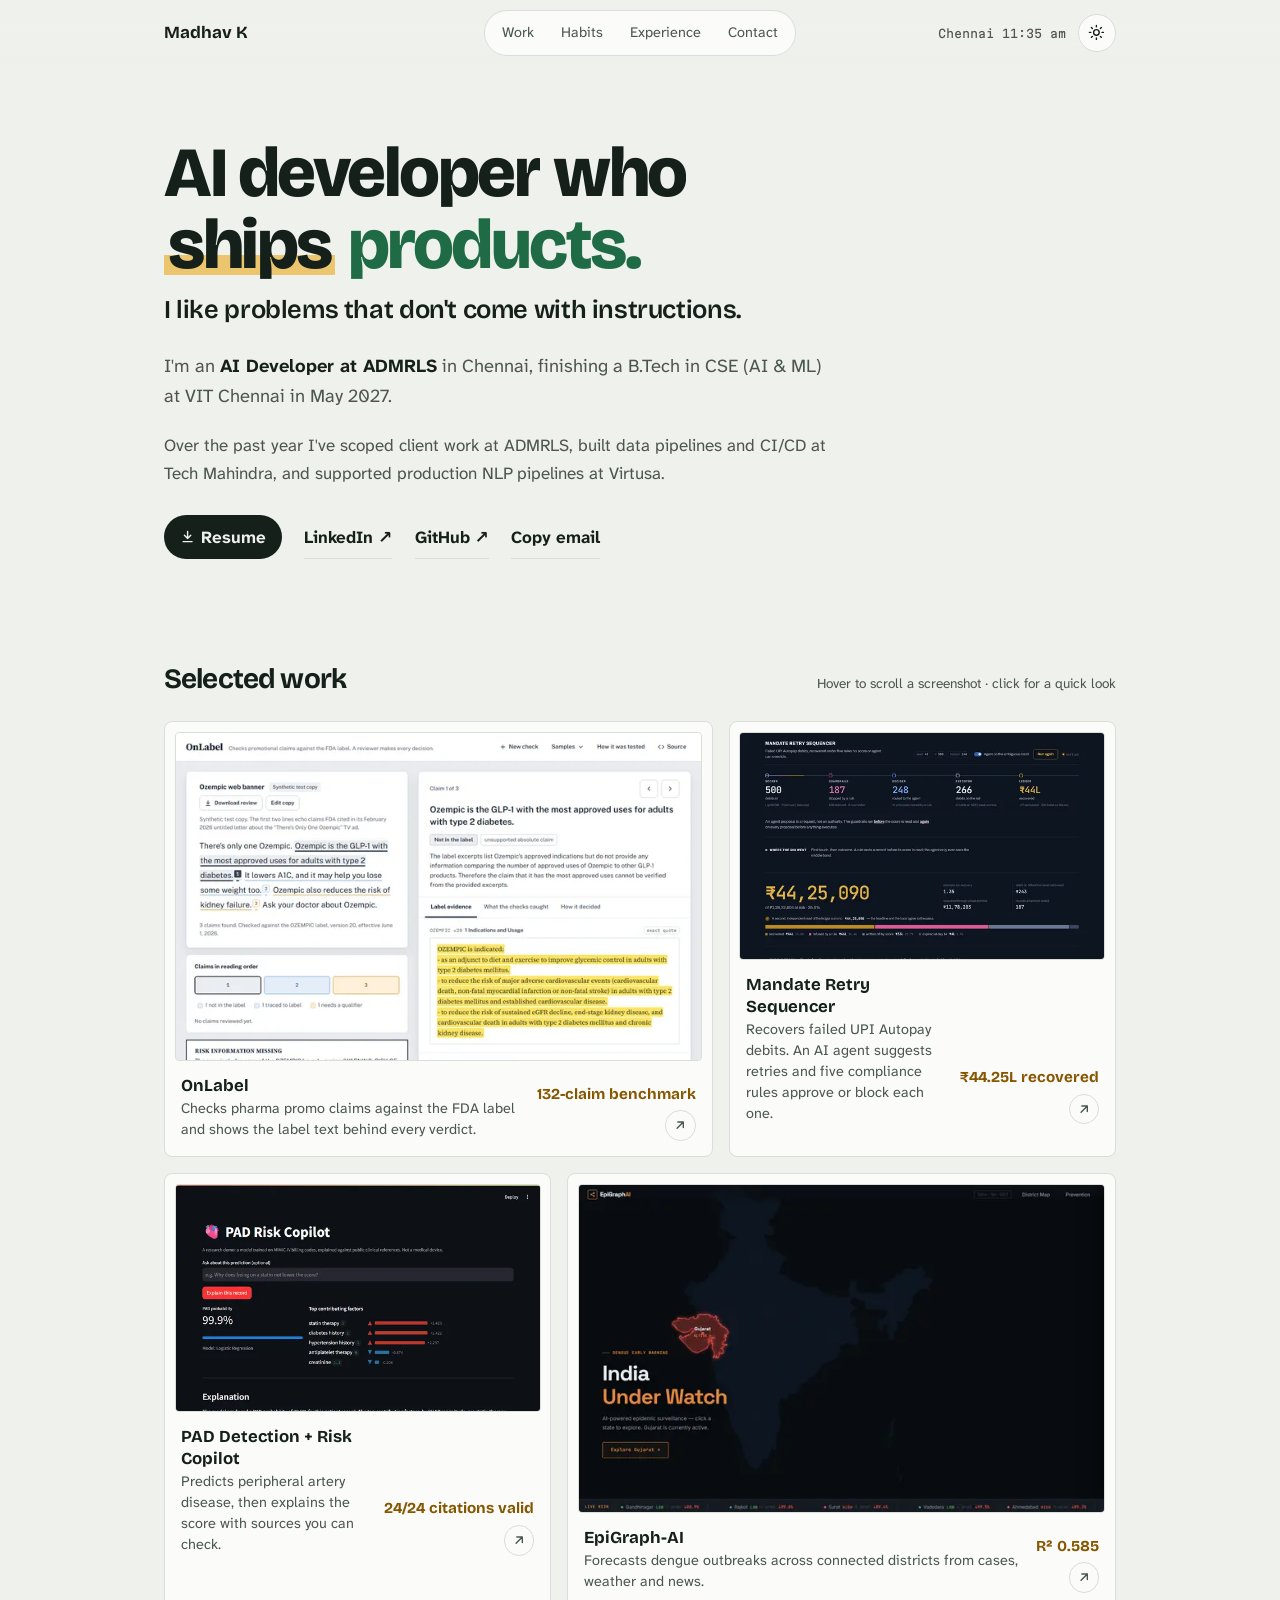
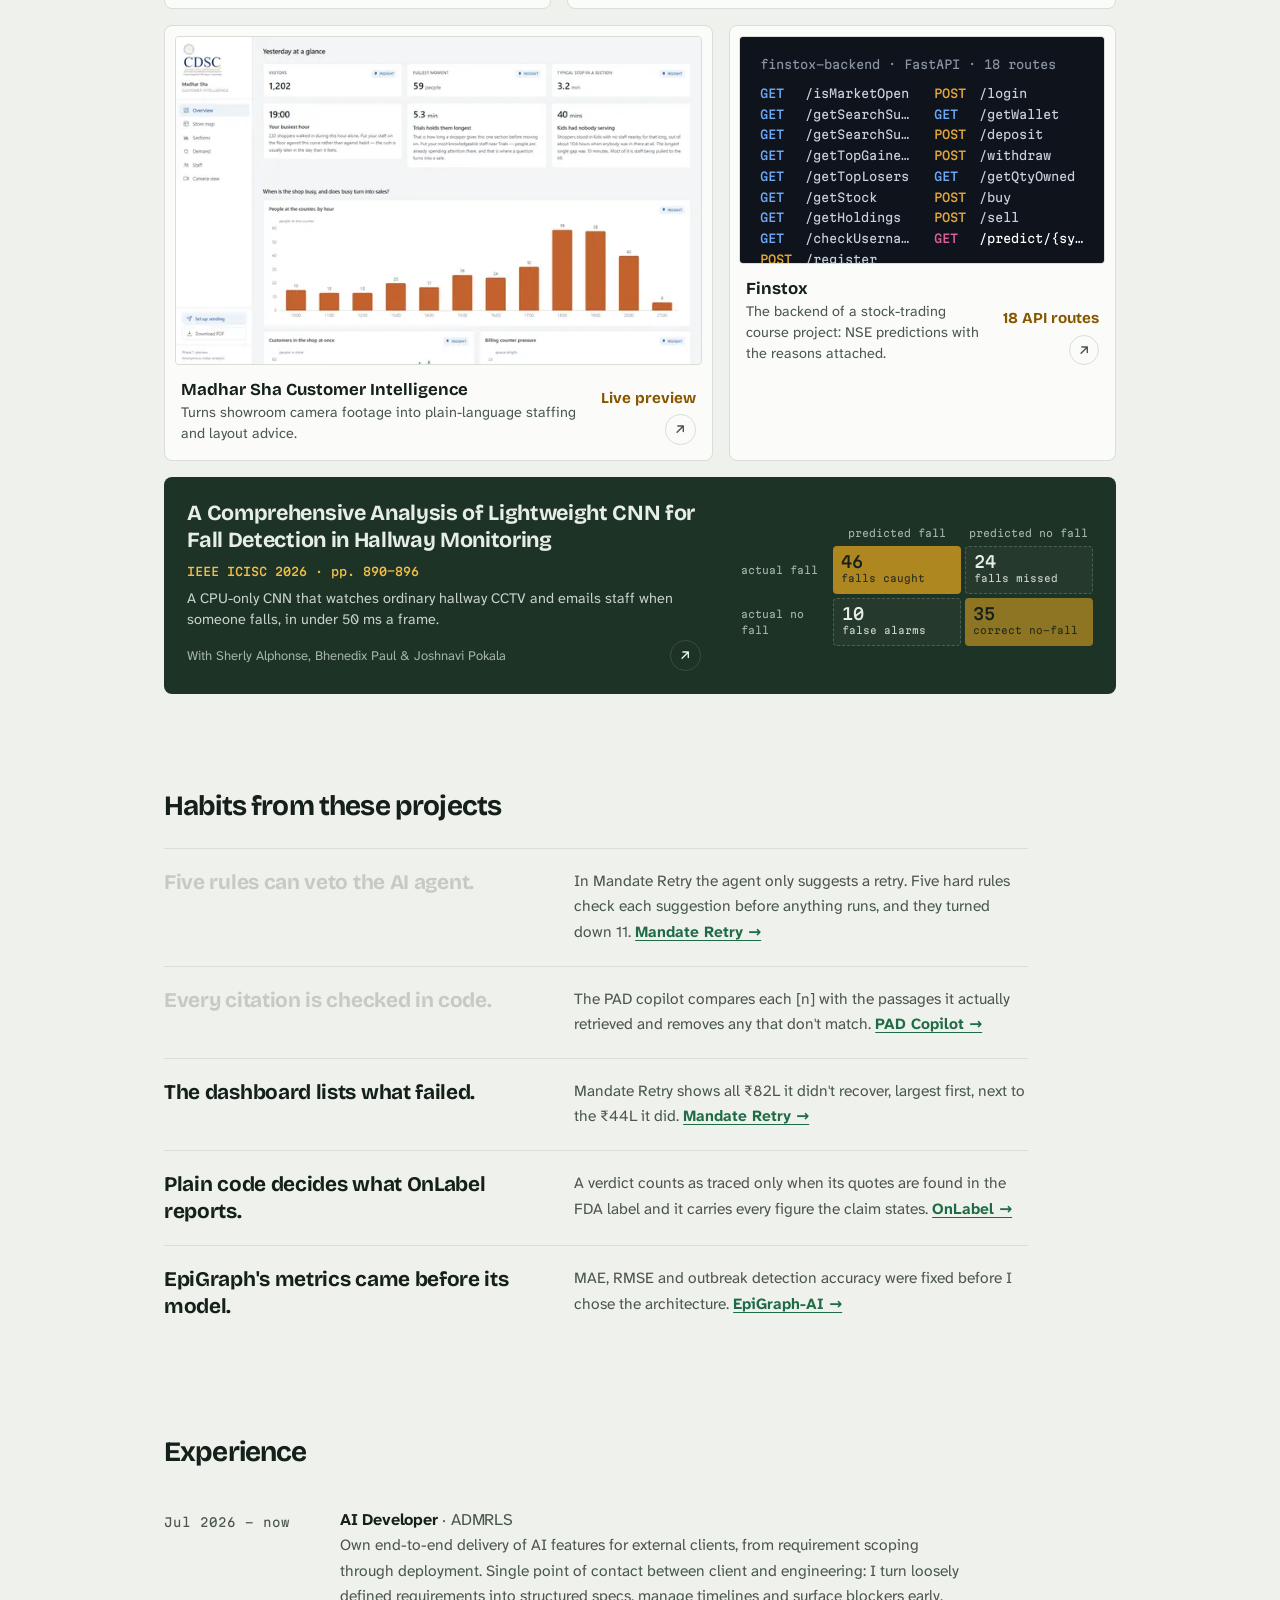
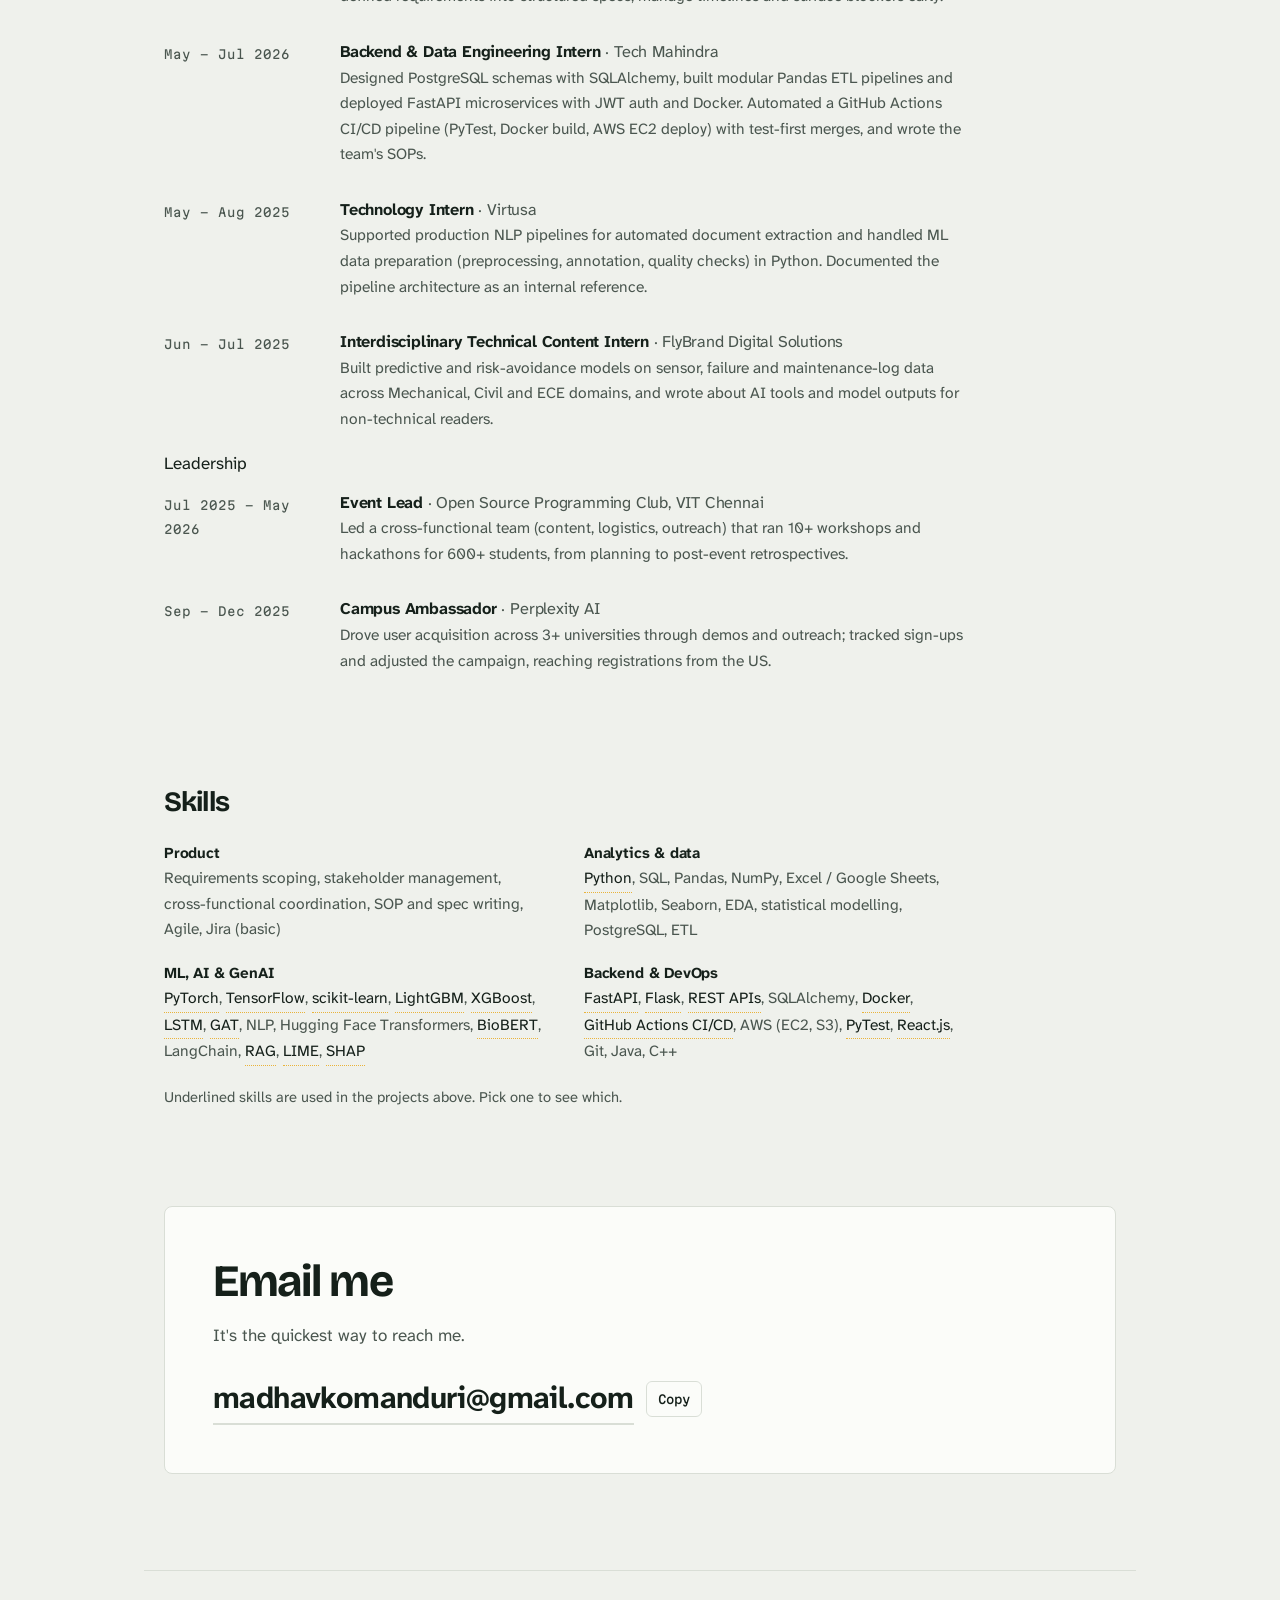
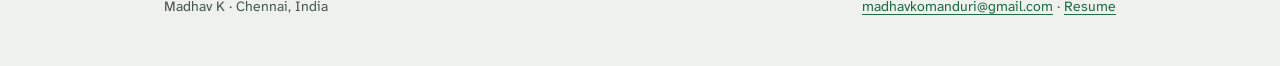
==== commit 83392eb9: "Add OnLabel: tile, quick look with a claim demo, case study - Wide tile at the top of the grid with " ====
--- a/index.html
+++ b/index.html
@@ -4,14 +4,14 @@
   <meta charset="utf-8">
   <meta name="viewport" content="width=device-width, initial-scale=1">
   <title>Madhav K · AI developer who ships products</title>
-  <meta name="description" content="Madhav K, AI developer in Chennai. I like problems that don't come with instructions. Five projects written up as problem, what I built, the result and the product decision.">
+  <meta name="description" content="Madhav K, AI developer in Chennai. I like problems that don't come with instructions. Six projects written up as problem, what I built, the result and the product decision.">
   <link rel="canonical" href="https://maaadhavq.github.io/">
   <meta name="theme-color" content="#eff1ec" media="(prefers-color-scheme: light)">
   <meta name="theme-color" content="#0e1511" media="(prefers-color-scheme: dark)">
   <meta property="og:type" content="website">
   <meta property="og:site_name" content="Madhav K">
   <meta property="og:title" content="Madhav K · AI developer who ships products">
-  <meta property="og:description" content="Madhav K, AI developer in Chennai. I like problems that don't come with instructions. Five projects written up as problem, what I built, the result and the product decision.">
+  <meta property="og:description" content="Madhav K, AI developer in Chennai. I like problems that don't come with instructions. Six projects written up as problem, what I built, the result and the product decision.">
   <meta property="og:url" content="https://maaadhavq.github.io/">
   <meta property="og:image" content="https://maaadhavq.github.io/assets/og.png">
   <meta property="og:image:width" content="1200">
@@ -22,13 +22,13 @@
   <link rel="preconnect" href="https://fonts.googleapis.com">
   <link rel="preconnect" href="https://fonts.gstatic.com" crossorigin>
   <link rel="stylesheet" href="https://fonts.googleapis.com/css2?family=Bricolage+Grotesque:opsz,wght@12..96,600..800&family=Atkinson+Hyperlegible+Next:ital,wght@0,400;0,700;1,400&family=Martian+Mono:wdth,wght@87.5,400;87.5,500&display=swap">
-  <link rel="stylesheet" href="/assets/css/style.css?v=78ec161b">
+  <link rel="stylesheet" href="/assets/css/style.css?v=2cf3d4fd">
   <script>(function(){var t;try{t=localStorage.getItem('theme')}catch(e){}if(!t)t=matchMedia('(prefers-color-scheme: dark)').matches?'dark':'light';document.documentElement.setAttribute('data-theme',t);document.documentElement.classList.add('js');setTimeout(function(){document.querySelectorAll('.reveal').forEach(function(e){e.classList.add('in')})},2500)})()</script>
   <script type="application/ld+json">
   {"@context":"https://schema.org","@type":"Person","name":"Madhav K","jobTitle":"AI Developer","url":"https://maaadhavq.github.io/","email":"mailto:madhavkomanduri@gmail.com","address":{"@type":"PostalAddress","addressLocality":"Chennai","addressCountry":"IN"},"alumniOf":"Vellore Institute of Technology, Chennai","sameAs":["https://www.linkedin.com/in/madhav-k-aab202288","https://github.com/Maaadhavq"]}
   </script>
   <script src="/assets/js/theme.js?v=f7ffb57b" defer></script>
-  <script src="/assets/js/site.js?v=2d78dd7b" defer></script>
+  <script src="/assets/js/site.js?v=cc147051" defer></script>
 </head>
 <body>
 <a class="skip" href="#main">Skip to content</a>
@@ -78,7 +78,16 @@
       <div class="sec-head"><h2 id="work-title">Selected work</h2><p class="hint">Hover to scroll a screenshot · click for a quick look</p></div>
       <div class="filter-bar" hidden><span data-filter-text></span><button class="linklike" type="button" data-filter-clear>Clear</button></div>
       <div class="bento">
-        <article class="tile t-7 reveal" data-key="mandate">
+        <article class="tile t-7 reveal" data-key="onlabel">
+          <a class="tile-link" href="/projects/onlabel.html" data-peek="peek-onlabel">
+            <span class="frame" style="view-transition-name: shot-onlabel"><img src="/assets/img/onlabel-1280.webp" srcset="/assets/img/onlabel-640.webp 640w, /assets/img/onlabel-1280.webp 1280w" sizes="(min-width: 48rem) 36rem, 100vw" width="1280" height="1021" style="--sd:1.2s" loading="lazy" decoding="async" alt="OnLabel reviewing an Ozempic banner: three claims underlined in the copy, the first marked not in the label, with the label's Indications text highlighted as evidence and a boxed-warning risk notice below"></span>
+            <span class="tile-meta">
+              <span class="tile-text"><span class="tile-name">OnLabel</span><span class="tile-line">Checks pharma promo claims against the FDA label and shows the label text behind every verdict.</span></span>
+              <span class="tile-side"><span class="chip">132-claim benchmark</span><svg class="tile-arrow" viewBox="0 0 20 20" fill="none" stroke="currentColor" stroke-width="1.8" stroke-linecap="round" stroke-linejoin="round" aria-hidden="true"><path d="M6 14 14 6M7 6h7v7"/></svg></span>
+            </span>
+          </a>
+        </article>
+        <article class="tile t-5 reveal" data-key="mandate">
           <a class="tile-link" href="/projects/mandate-retry-sequencer.html" data-peek="peek-mandate">
             <span class="frame" style="view-transition-name: shot-mandate"><img src="/assets/img/mandate-1280.webp" srcset="/assets/img/mandate-640.webp 640w, /assets/img/mandate-1280.webp 1280w" sizes="(min-width: 48rem) 36rem, 100vw" width="1280" height="2311" style="--sd:3.78s" loading="lazy" decoding="async" alt="Mandate Retry Sequencer dashboard: a rail showing 500 debits in, 187 stopped by a rule, 248 routed to the agent, 266 executed and ₹44L recovered, above a Sankey of where the 500 went"></span>
             <span class="tile-meta">
@@ -96,7 +105,7 @@
             </span>
           </a>
         </article>
-        <article class="tile t-5 reveal" data-key="epigraph">
+        <article class="tile t-7 reveal" data-key="epigraph">
           <a class="tile-link" href="/projects/epigraph-ai.html" data-peek="peek-epigraph">
             <span class="frame" style="view-transition-name: shot-epigraph"><img src="/assets/img/epigraph-1280.webp" srcset="/assets/img/epigraph-640.webp 640w, /assets/img/epigraph-1280.webp 1280w" sizes="(min-width: 48rem) 36rem, 100vw" width="1280" height="1319" style="--sd:1.3s" loading="lazy" decoding="async" alt="EpiGraph-AI surveillance homepage: a dark map of India with Gujarat highlighted as active, the headline India Under Watch, and a live district risk ticker"></span>
             <span class="tile-meta">
@@ -114,7 +123,7 @@
             </span>
           </a>
         </article>
-        <article class="tile t-6 reveal" data-key="finstox">
+        <article class="tile t-5 reveal" data-key="finstox">
           <a class="tile-link" href="/projects/finstox.html" data-peek="peek-finstox">
             <span class="frame" style="view-transition-name: shot-finstox"><div class="api" role="img" aria-label="List of the Finstox backend API endpoints, including GET /predict/{symbol}"><div class="api-title">finstox-backend · FastAPI · 18 routes</div><ul><li class=""><b>GET</b>/isMarketOpen</li><li class=""><b>GET</b>/getSearchSuggestions</li><li class=""><b>GET</b>/getSearchSuggestionsFull</li><li class=""><b>GET</b>/getTopGainers</li><li class=""><b>GET</b>/getTopLosers</li><li class=""><b>GET</b>/getStock</li><li class=""><b>GET</b>/getHoldings</li><li class=""><b>GET</b>/checkUsername</li><li class="post"><b>POST</b>/register</li><li class="post"><b>POST</b>/login</li><li class=""><b>GET</b>/getWallet</li><li class="post"><b>POST</b>/deposit</li><li class="post"><b>POST</b>/withdraw</li><li class=""><b>GET</b>/getQtyOwned</li><li class="post"><b>POST</b>/buy</li><li class="post"><b>POST</b>/sell</li><li class=" hot"><b>GET</b>/predict/{symbol}</li></ul></div></span>
             <span class="tile-meta">
@@ -123,7 +132,7 @@
             </span>
           </a>
         </article>
-        <article class="tile t-6 tile-pub reveal" data-key="paper">
+        <article class="tile t-12 tile-pub reveal" data-key="paper">
           <a class="tile-link" href="https://ieeexplore.ieee.org/document/11681696/" data-peek="peek-paper">
             <span class="pub-card">
               <span class="pub-title">A Comprehensive Analysis of Lightweight CNN for Fall Detection in Hallway Monitoring</span>
@@ -141,7 +150,7 @@
   <section class="section" id="beliefs" aria-labelledby="beliefs-title">
     <div class="wrap">
       <div class="sec-head"><h2 id="beliefs-title">Habits from these projects</h2></div>
-      <ul class="beliefs"><li class="reveal"><p class="b-head" aria-label="Five rules can veto the AI agent."><span aria-hidden="true"><span class="bw" style="--i:0">Five</span> <span class="bw" style="--i:1">rules</span> <span class="bw" style="--i:2">can</span> <span class="bw" style="--i:3">veto</span> <span class="bw" style="--i:4">the</span> <span class="bw" style="--i:5">AI</span> <span class="bw" style="--i:6">agent.</span></span></p><p class="b-body">In Mandate Retry the agent only suggests a retry. Five hard rules check each suggestion before anything runs, and they turned down 11. <a href="/projects/mandate-retry-sequencer.html">Mandate Retry →</a></p></li><li class="reveal"><p class="b-head" aria-label="Every citation is checked in code."><span aria-hidden="true"><span class="bw" style="--i:0">Every</span> <span class="bw" style="--i:1">citation</span> <span class="bw" style="--i:2">is</span> <span class="bw" style="--i:3">checked</span> <span class="bw" style="--i:4">in</span> <span class="bw" style="--i:5">code.</span></span></p><p class="b-body">The PAD copilot compares each [n] with the passages it actually retrieved and removes any that don't match. <a href="/projects/pad-detection.html">PAD Copilot →</a></p></li><li class="reveal"><p class="b-head" aria-label="The dashboard lists what failed."><span aria-hidden="true"><span class="bw" style="--i:0">The</span> <span class="bw" style="--i:1">dashboard</span> <span class="bw" style="--i:2">lists</span> <span class="bw" style="--i:3">what</span> <span class="bw" style="--i:4">failed.</span></span></p><p class="b-body">Mandate Retry shows all ₹82L it didn't recover, largest first, next to the ₹44L it did. <a href="/projects/mandate-retry-sequencer.html">Mandate Retry →</a></p></li><li class="reveal"><p class="b-head" aria-label="EpiGraph's metrics came before its model."><span aria-hidden="true"><span class="bw" style="--i:0">EpiGraph's</span> <span class="bw" style="--i:1">metrics</span> <span class="bw" style="--i:2">came</span> <span class="bw" style="--i:3">before</span> <span class="bw" style="--i:4">its</span> <span class="bw" style="--i:5">model.</span></span></p><p class="b-body">MAE, RMSE and outbreak detection accuracy were fixed before I chose the architecture. <a href="/projects/epigraph-ai.html">EpiGraph-AI →</a></p></li></ul>
+      <ul class="beliefs"><li class="reveal"><p class="b-head" aria-label="Five rules can veto the AI agent."><span aria-hidden="true"><span class="bw" style="--i:0">Five</span> <span class="bw" style="--i:1">rules</span> <span class="bw" style="--i:2">can</span> <span class="bw" style="--i:3">veto</span> <span class="bw" style="--i:4">the</span> <span class="bw" style="--i:5">AI</span> <span class="bw" style="--i:6">agent.</span></span></p><p class="b-body">In Mandate Retry the agent only suggests a retry. Five hard rules check each suggestion before anything runs, and they turned down 11. <a href="/projects/mandate-retry-sequencer.html">Mandate Retry →</a></p></li><li class="reveal"><p class="b-head" aria-label="Every citation is checked in code."><span aria-hidden="true"><span class="bw" style="--i:0">Every</span> <span class="bw" style="--i:1">citation</span> <span class="bw" style="--i:2">is</span> <span class="bw" style="--i:3">checked</span> <span class="bw" style="--i:4">in</span> <span class="bw" style="--i:5">code.</span></span></p><p class="b-body">The PAD copilot compares each [n] with the passages it actually retrieved and removes any that don't match. <a href="/projects/pad-detection.html">PAD Copilot →</a></p></li><li class="reveal"><p class="b-head" aria-label="The dashboard lists what failed."><span aria-hidden="true"><span class="bw" style="--i:0">The</span> <span class="bw" style="--i:1">dashboard</span> <span class="bw" style="--i:2">lists</span> <span class="bw" style="--i:3">what</span> <span class="bw" style="--i:4">failed.</span></span></p><p class="b-body">Mandate Retry shows all ₹82L it didn't recover, largest first, next to the ₹44L it did. <a href="/projects/mandate-retry-sequencer.html">Mandate Retry →</a></p></li><li class="reveal"><p class="b-head" aria-label="Plain code decides what OnLabel reports."><span aria-hidden="true"><span class="bw" style="--i:0">Plain</span> <span class="bw" style="--i:1">code</span> <span class="bw" style="--i:2">decides</span> <span class="bw" style="--i:3">what</span> <span class="bw" style="--i:4">OnLabel</span> <span class="bw" style="--i:5">reports.</span></span></p><p class="b-body">A verdict counts as traced only when its quotes are found in the FDA label and it carries every figure the claim states. <a href="/projects/onlabel.html">OnLabel →</a></p></li><li class="reveal"><p class="b-head" aria-label="EpiGraph's metrics came before its model."><span aria-hidden="true"><span class="bw" style="--i:0">EpiGraph's</span> <span class="bw" style="--i:1">metrics</span> <span class="bw" style="--i:2">came</span> <span class="bw" style="--i:3">before</span> <span class="bw" style="--i:4">its</span> <span class="bw" style="--i:5">model.</span></span></p><p class="b-body">MAE, RMSE and outbreak detection accuracy were fixed before I chose the architecture. <a href="/projects/epigraph-ai.html">EpiGraph-AI →</a></p></li></ul>
     </div>
   </section>
 
@@ -157,7 +166,7 @@
   <section class="section" id="skills" aria-labelledby="skills-title">
     <div class="wrap">
       <div class="sec-head"><h2 id="skills-title">Skills</h2></div>
-      <div class="skills"><div><h3>Product</h3><p>Requirements scoping, stakeholder management, cross-functional coordination, SOP and spec writing, Agile, Jira (basic)</p></div><div><h3>Analytics &amp; data</h3><p><button class="skill" type="button" data-uses="mandate pad epigraph finstox" data-label="Python" data-used="Mandate Retry, PAD Copilot, EpiGraph-AI, Finstox">Python</button>, SQL, Pandas, NumPy, Excel / Google Sheets, Matplotlib, Seaborn, EDA, statistical modelling, PostgreSQL, ETL</p></div><div><h3>ML, AI &amp; GenAI</h3><p><button class="skill" type="button" data-uses="epigraph" data-label="PyTorch" data-used="EpiGraph-AI">PyTorch</button>, <button class="skill" type="button" data-uses="finstox" data-label="TensorFlow" data-used="Finstox">TensorFlow</button>, <button class="skill" type="button" data-uses="pad" data-label="scikit-learn" data-used="PAD Copilot">scikit-learn</button>, <button class="skill" type="button" data-uses="mandate pad" data-label="LightGBM" data-used="Mandate Retry, PAD Copilot">LightGBM</button>, <button class="skill" type="button" data-uses="pad" data-label="XGBoost" data-used="PAD Copilot">XGBoost</button>, <button class="skill" type="button" data-uses="epigraph finstox" data-label="LSTM" data-used="EpiGraph-AI, Finstox">LSTM</button>, <button class="skill" type="button" data-uses="epigraph" data-label="GAT" data-used="EpiGraph-AI">GAT</button>, NLP, Hugging Face Transformers, <button class="skill" type="button" data-uses="epigraph" data-label="BioBERT" data-used="EpiGraph-AI">BioBERT</button>, LangChain, <button class="skill" type="button" data-uses="pad" data-label="RAG" data-used="PAD Copilot">RAG</button>, <button class="skill" type="button" data-uses="finstox" data-label="LIME" data-used="Finstox">LIME</button>, <button class="skill" type="button" data-uses="mandate pad finstox" data-label="SHAP" data-used="Mandate Retry, PAD Copilot, Finstox">SHAP</button></p></div><div><h3>Backend &amp; DevOps</h3><p><button class="skill" type="button" data-uses="mandate finstox" data-label="FastAPI" data-used="Mandate Retry, Finstox">FastAPI</button>, <button class="skill" type="button" data-uses="epigraph" data-label="Flask" data-used="EpiGraph-AI">Flask</button>, <button class="skill" type="button" data-uses="mandate epigraph finstox" data-label="REST APIs" data-used="Mandate Retry, EpiGraph-AI, Finstox">REST APIs</button>, SQLAlchemy, Docker, GitHub Actions CI/CD, AWS (EC2, S3), <button class="skill" type="button" data-uses="mandate pad" data-label="PyTest" data-used="Mandate Retry, PAD Copilot">PyTest</button>, <button class="skill" type="button" data-uses="mandate madharsha" data-label="React.js" data-used="Mandate Retry, Madhar Sha">React.js</button>, Git, Java, C++</p></div></div><p class="skill-read" aria-live="polite" data-default="Underlined skills are used in the projects above. Pick one to see which.">Underlined skills are used in the projects above. Pick one to see which.</p>
+      <div class="skills"><div><h3>Product</h3><p>Requirements scoping, stakeholder management, cross-functional coordination, SOP and spec writing, Agile, Jira (basic)</p></div><div><h3>Analytics &amp; data</h3><p><button class="skill" type="button" data-uses="onlabel mandate pad epigraph finstox" data-label="Python" data-used="OnLabel, Mandate Retry, PAD Copilot, EpiGraph-AI, Finstox">Python</button>, SQL, Pandas, NumPy, Excel / Google Sheets, Matplotlib, Seaborn, EDA, statistical modelling, PostgreSQL, ETL</p></div><div><h3>ML, AI &amp; GenAI</h3><p><button class="skill" type="button" data-uses="epigraph" data-label="PyTorch" data-used="EpiGraph-AI">PyTorch</button>, <button class="skill" type="button" data-uses="finstox" data-label="TensorFlow" data-used="Finstox">TensorFlow</button>, <button class="skill" type="button" data-uses="pad" data-label="scikit-learn" data-used="PAD Copilot">scikit-learn</button>, <button class="skill" type="button" data-uses="mandate pad" data-label="LightGBM" data-used="Mandate Retry, PAD Copilot">LightGBM</button>, <button class="skill" type="button" data-uses="pad" data-label="XGBoost" data-used="PAD Copilot">XGBoost</button>, <button class="skill" type="button" data-uses="epigraph finstox" data-label="LSTM" data-used="EpiGraph-AI, Finstox">LSTM</button>, <button class="skill" type="button" data-uses="epigraph" data-label="GAT" data-used="EpiGraph-AI">GAT</button>, NLP, Hugging Face Transformers, <button class="skill" type="button" data-uses="epigraph" data-label="BioBERT" data-used="EpiGraph-AI">BioBERT</button>, LangChain, <button class="skill" type="button" data-uses="onlabel pad" data-label="RAG" data-used="OnLabel, PAD Copilot">RAG</button>, <button class="skill" type="button" data-uses="finstox" data-label="LIME" data-used="Finstox">LIME</button>, <button class="skill" type="button" data-uses="mandate pad finstox" data-label="SHAP" data-used="Mandate Retry, PAD Copilot, Finstox">SHAP</button></p></div><div><h3>Backend &amp; DevOps</h3><p><button class="skill" type="button" data-uses="onlabel mandate finstox" data-label="FastAPI" data-used="OnLabel, Mandate Retry, Finstox">FastAPI</button>, <button class="skill" type="button" data-uses="epigraph" data-label="Flask" data-used="EpiGraph-AI">Flask</button>, <button class="skill" type="button" data-uses="onlabel mandate epigraph finstox" data-label="REST APIs" data-used="OnLabel, Mandate Retry, EpiGraph-AI, Finstox">REST APIs</button>, SQLAlchemy, <button class="skill" type="button" data-uses="onlabel" data-label="Docker" data-used="OnLabel">Docker</button>, <button class="skill" type="button" data-uses="onlabel" data-label="GitHub Actions CI/CD" data-used="OnLabel">GitHub Actions CI/CD</button>, AWS (EC2, S3), <button class="skill" type="button" data-uses="onlabel mandate pad" data-label="PyTest" data-used="OnLabel, Mandate Retry, PAD Copilot">PyTest</button>, <button class="skill" type="button" data-uses="onlabel mandate madharsha" data-label="React.js" data-used="OnLabel, Mandate Retry, Madhar Sha">React.js</button>, Git, Java, C++</p></div></div><p class="skill-read" aria-live="polite" data-default="Underlined skills are used in the projects above. Pick one to see which.">Underlined skills are used in the projects above. Pick one to see which.</p>
     </div>
   </section>
 
@@ -171,6 +180,31 @@
     </div>
   </section>
 </main>
+<dialog class="peek" id="peek-onlabel" aria-labelledby="peek-onlabel-t" data-key="onlabel">
+  <div class="peek-inner">
+    <button class="peek-close" type="button" data-close aria-label="Close"><svg viewBox="0 0 20 20" fill="none" stroke="currentColor" stroke-width="1.8" stroke-linecap="round" aria-hidden="true"><path d="M5 5l10 10M15 5 5 15"/></svg></button>
+    <figure class="peek-shot"><span class="frame"><img src="/assets/img/onlabel-1280.webp" srcset="/assets/img/onlabel-640.webp 640w, /assets/img/onlabel-1280.webp 1280w" sizes="(min-width: 52rem) 50rem, 100vw" width="1280" height="1021" style="--sd:1.2s" loading="lazy" decoding="async" alt="OnLabel reviewing an Ozempic banner: three claims underlined in the copy, the first marked not in the label, with the label's Indications text highlighted as evidence and a boxed-warning risk notice below"></span><figcaption>The live demo reviewing its Ozempic banner sample (synthetic test copy).</figcaption></figure>
+    <div class="peek-body">
+      <h3 id="peek-onlabel-t">OnLabel</h3>
+      <p class="tagline">Checks pharma promo claims against the FDA label and shows the label text behind every verdict.</p>
+      <div class="demo demo-claims">
+        <p class="demo-h">Try it: pick a claim in the copy</p>
+        <p class="cl-copy">There's only one Ozempic. <button class="cl v-no on" type="button" data-n="1" aria-pressed="true">Ozempic is the GLP-1 with the most approved uses for adults with type 2 diabetes.</button> <button class="cl v-ok" type="button" data-n="2" aria-pressed="false">It lowers A1C, and it may help you lose some weight too.</button> <button class="cl v-q" type="button" data-n="3" aria-pressed="false">Ozempic also reduces the risk of kidney failure.</button> Ask your doctor about Ozempic.</p>
+        <div class="cl-panels" aria-live="polite"><div class="cl-panel" data-n="1"><p class="cl-verdict"><span class="vtag v-no">Claim 1: Not in the label</span><span class="vkind">unsupported absolute claim</span></p><p class="cl-why">The label lists Ozempic's approved uses and says nothing comparing their number with other GLP-1 drugs.</p><figure class="cl-ev"><figcaption>Label text · 1 Indications and Usage</figcaption><blockquote><p>OZEMPIC is indicated: as an adjunct to diet and exercise to improve glycemic control in adults with type 2 diabetes mellitus; to reduce the risk of major adverse cardiovascular events (…) in adults with type 2 diabetes mellitus and established cardiovascular disease; to reduce the risk of sustained eGFR decline, end-stage kidney disease, and cardiovascular death in adults with type 2 diabetes mellitus and chronic kidney disease.</p></blockquote></figure></div><div class="cl-panel" data-n="2"><p class="cl-verdict"><span class="vtag v-ok">Claim 2: Traced to the label</span></p><p class="cl-why">Both parts are in the clinical studies section, quoted word for word.</p><figure class="cl-ev"><figcaption>Label text · 14.1 Glycemic Control Trials in Adults with Type 2 Diabetes Mellitus</figcaption><blockquote><p>Treatment with OZEMPIC resulted in a statistically significant reduction in HbA1c after 30 weeks of treatment compared to placebo (see Table 8).</p><p>The mean changes from baseline to week 30 were -1.2 kg, -3.5 kg, and -6 kg in the placebo, OZEMPIC 0.5 mg, and OZEMPIC 1 mg arms, respectively.</p></blockquote></figure></div><div class="cl-panel" data-n="3"><p class="cl-verdict"><span class="vtag v-q">Claim 3: Needs a qualifier</span><span class="vkind">omitted qualifier</span></p><p class="cl-why">The label limits this benefit to adults with type 2 diabetes and chronic kidney disease. The copy leaves that population out.</p><figure class="cl-ev"><figcaption>Label text · 1 Indications and Usage</figcaption><blockquote><p>to reduce the risk of sustained eGFR decline, end-stage kidney disease, and cardiovascular death in adults with type 2 diabetes mellitus and chronic kidney disease.</p></blockquote></figure></div></div>
+        <p class="cl-doc"><b>Whole piece:</b> the copy has none of the boxed warning (risk of thyroid C-cell tumors), so the review says that first.</p>
+        <p class="demo-cap">The live demo's Ozempic sample: synthetic test copy whose first lines echo claims FDA cited in a February 2026 untitled letter. Verdicts by gpt-oss-120b, checked by the guards.</p>
+      </div>
+      <dl class="pbr">
+        <div class="f-problem"><dt>Problem</dt><dd>Every pharma promotional asset goes through medical, legal and regulatory (MLR) review, where reviewers check by hand that each claim traces to the FDA label. ZS writes that approval takes 21 to 56 days per asset, and FDA sent more than 100 untitled and warning letters about drug ads in September 2025 alone.</dd></div>
+        <div class="f-built"><dt>What I built</dt><dd>Hybrid retrieval over 12 DailyMed labels (bge-small int8 embeddings on ONNX, BM25 that keeps figures whole, rank fusion, and routing to the sections that govern each claim), an open-weight LLM judge returning strict JSON with verbatim quotes, and plain-code guards that decide what is reported. Copy is read as untrusted input: hidden text is exposed and instructions aimed at the reviewer are caught before anything is traced.</dd></div>
+        <div class="f-result"><dt>Result</dt><dd>On a 132-claim benchmark, the production model traced 2 of 42 violative held-out claims and 25 of 28 faithful ones. The governing label text reached the judge for 98% of claims, and no prompt-injection attack got its claim traced.</dd></div>
+        <div class="f-decision"><dt>Product decision</dt><dd>Nothing is reported as traced unless a plain-code check finds its quotes and figures in the label, and copy that tries to instruct the reviewer gets no traced claim at all. Uncertain cases go to the reviewer, whose decisions export as an audit file.</dd></div>
+      </dl>
+      <p class="stack">Python · FastAPI · ONNX Runtime · BM25 + bge-small · gpt-oss / Qwen / Gemma · React · Docker · Render</p>
+      <p class="links"><a class="btn-case" href="/projects/onlabel.html">Read the full case study →</a><a href="https://github.com/Maaadhavq/onlabel">GitHub ↗</a><a href="https://onlabel-web.onrender.com">Live demo ↗</a><a href="https://onlabel-web.onrender.com/#evals">How it was tested ↗</a></p>
+    </div>
+  </div>
+</dialog>
 <dialog class="peek" id="peek-mandate" aria-labelledby="peek-mandate-t" data-key="mandate">
   <div class="peek-inner">
     <button class="peek-close" type="button" data-close aria-label="Close"><svg viewBox="0 0 20 20" fill="none" stroke="currentColor" stroke-width="1.8" stroke-linecap="round" aria-hidden="true"><path d="M5 5l10 10M15 5 5 15"/></svg></button>
--- a/assets/css/style.css
+++ b/assets/css/style.css
@@ -480,3 +480,40 @@
   ::view-transition-group(*), ::view-transition-old(*), ::view-transition-new(*) { animation: none !important; }
   .src-card, .clk .wedge { transition: none; }
 }
+
+/* ---------- OnLabel: claim demo in the quick look ---------- */
+.cl-copy { font-size: 1rem; line-height: 2; margin: 0 0 0.9rem; }
+.cl { font: inherit; line-height: inherit; color: var(--ink); background: none; border: 0; padding: 0 0.1em; border-bottom: 2.5px solid var(--c); border-radius: 2px; cursor: pointer; text-align: left; }
+.cl.v-no, .vtag.v-no { --c: var(--rose-fill); }
+.cl.v-ok, .vtag.v-ok { --c: var(--blue-fill); }
+.cl.v-q, .vtag.v-q { --c: var(--brass-fill); }
+.cl:hover, .cl.on { background: color-mix(in srgb, var(--c) 20%, transparent); }
+.cl::after { content: attr(data-n); font: 600 0.62em var(--f-mono); vertical-align: super; margin-left: 0.15em; color: var(--graphite); }
+.cl-panel { border-top: 1px solid var(--line); padding-top: 0.85rem; }
+.cl-panel + .cl-panel { margin-top: 0.85rem; }
+.cl-panel[hidden] { display: none; }
+.cl-verdict { display: flex; flex-wrap: wrap; align-items: center; gap: 0.4rem 0.6rem; margin: 0 0 0.4rem; }
+.vtag { font-weight: 700; font-size: 0.85rem; padding: 0.15rem 0.5rem; border-radius: 4px; background: color-mix(in srgb, var(--c) 22%, transparent); border: 1px solid color-mix(in srgb, var(--c) 60%, transparent); }
+.vkind { font: 500 0.74rem var(--f-mono); color: var(--graphite); }
+.cl-why { font-size: 0.92rem; color: var(--graphite); margin: 0 0 0.6rem; }
+.cl-ev { margin: 0 0 0.5rem; }
+.cl-ev figcaption { font: 500 0.72rem var(--f-mono); color: var(--graphite); margin: 0 0 0.3rem; }
+.cl-ev blockquote { margin: 0; padding: 0.6rem 0.75rem; border-radius: 6px; background: color-mix(in srgb, var(--brass-fill) 18%, var(--surface)); font-size: 0.9rem; }
+.cl-ev blockquote p { margin: 0; }
+.cl-ev blockquote p + p { margin-top: 0.4rem; }
+.cl-doc { font-size: 0.88rem; margin: 0.9rem 0 0.6rem; padding: 0.55rem 0.75rem; border: 1.5px solid var(--ink); border-radius: 4px; }
+
+/* ---------- OnLabel: extra screenshots inside the case study ---------- */
+.case-fig { margin: 1.25rem 0 0.5rem; }
+.case-fig .frame { aspect-ratio: auto; max-height: 34rem; overflow-y: auto; overscroll-behavior: contain; }
+.case-fig .frame img { height: auto; object-fit: initial; }
+.case-fig figcaption { font-size: 0.85rem; color: var(--graphite); margin-top: 0.6rem; }
+.case .prose ol { padding-left: 1.3rem; margin-bottom: 1rem; }
+
+/* ---------- paper tile across the full width ---------- */
+@media (min-width: 48rem) {
+  .tile-pub.t-12 { grid-column: span 12; }
+  .tile-pub.t-12 .pub-card { display: grid; grid-template-columns: minmax(0, 1fr) minmax(0, 22rem); column-gap: 2.5rem; row-gap: 0.6rem; align-content: start; }
+  .tile-pub.t-12 .pub-card > :not(.cm) { grid-column: 1; }
+  .tile-pub.t-12 .cm { grid-column: 2; grid-row: 1 / span 4; align-self: center; }
+}
